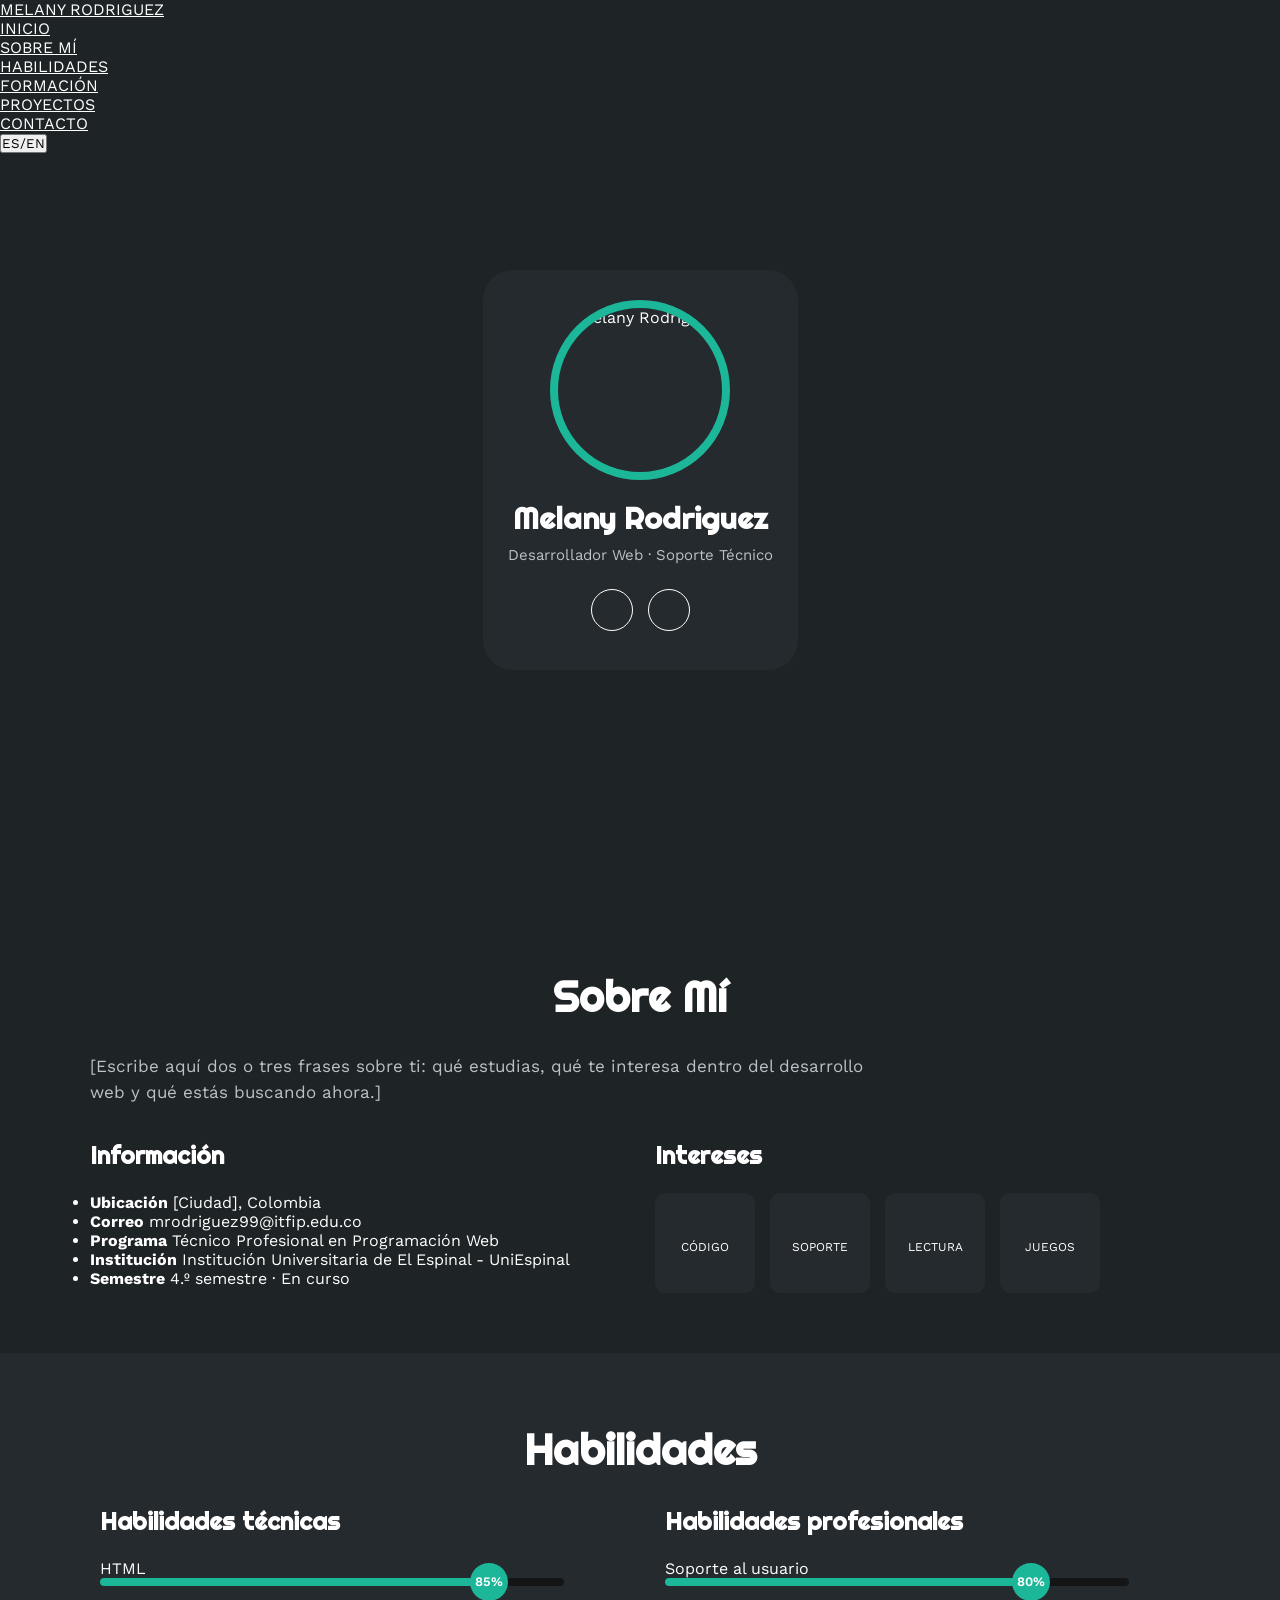
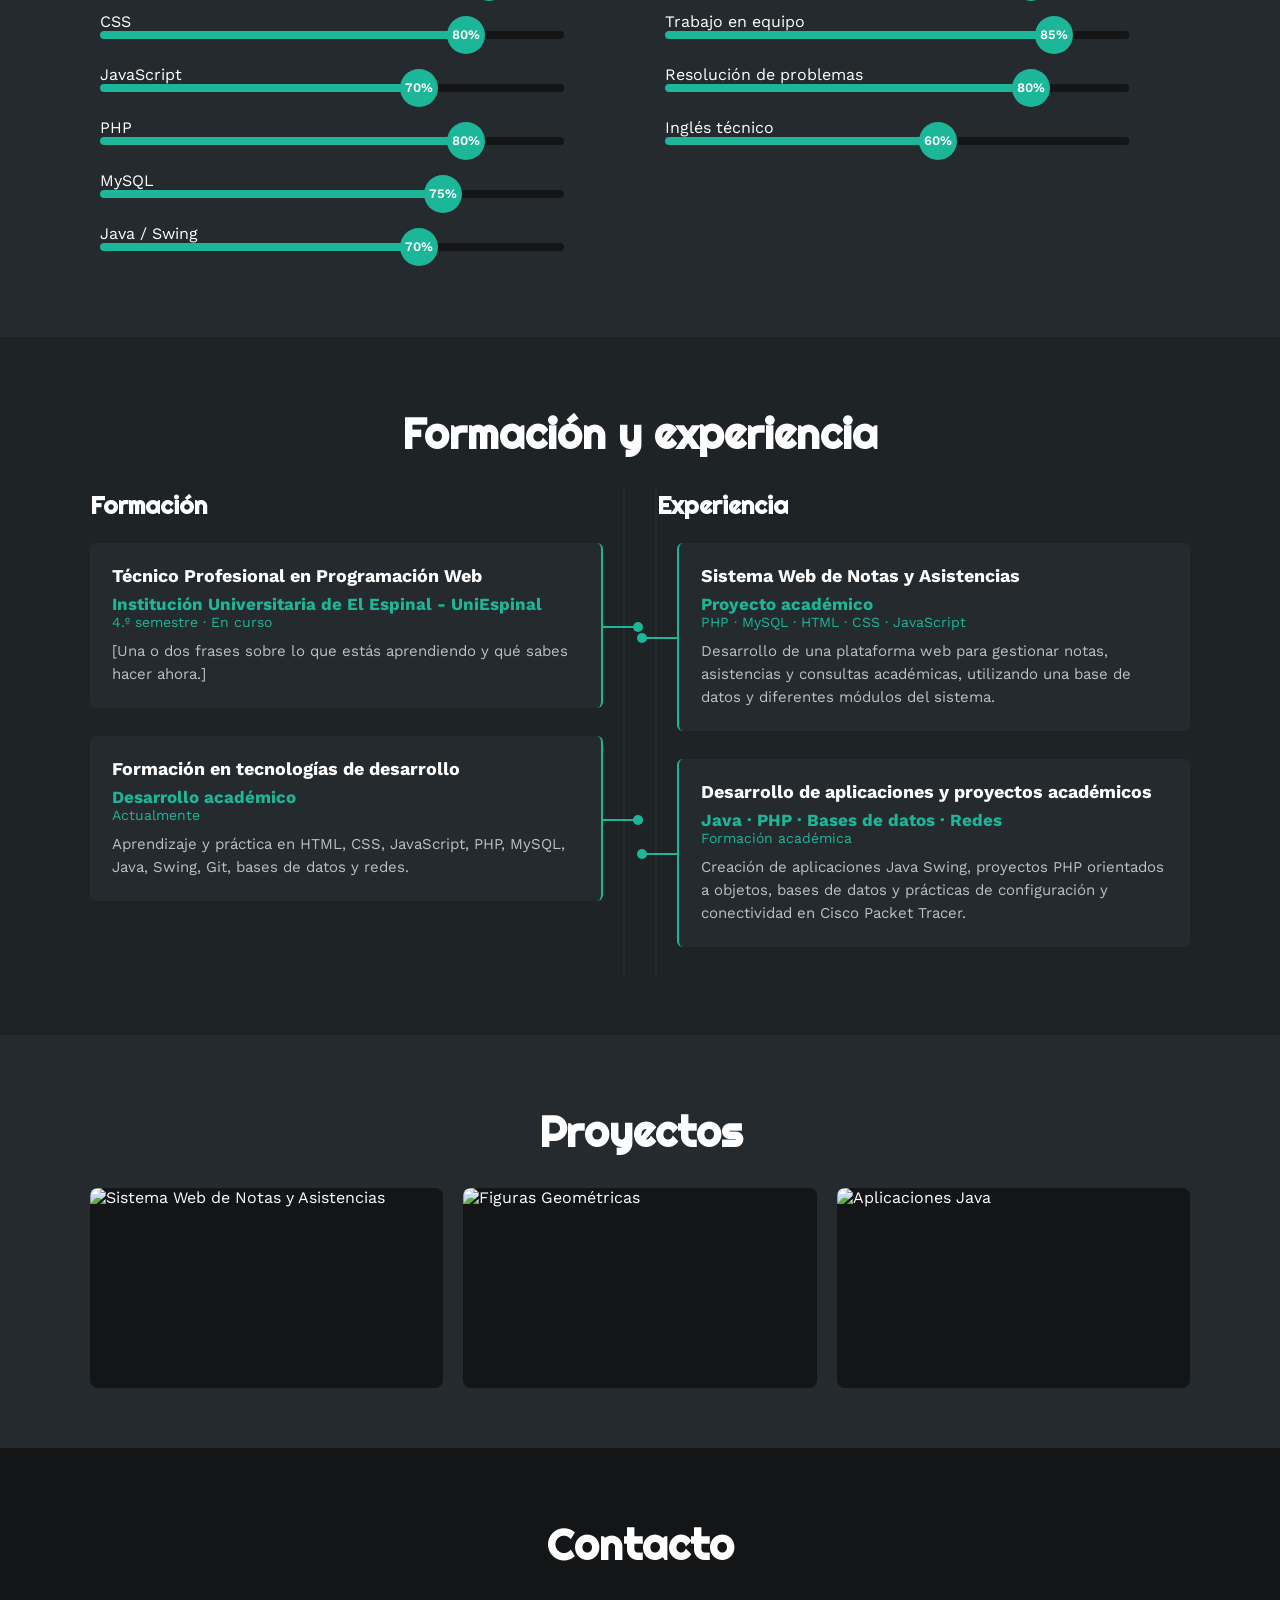
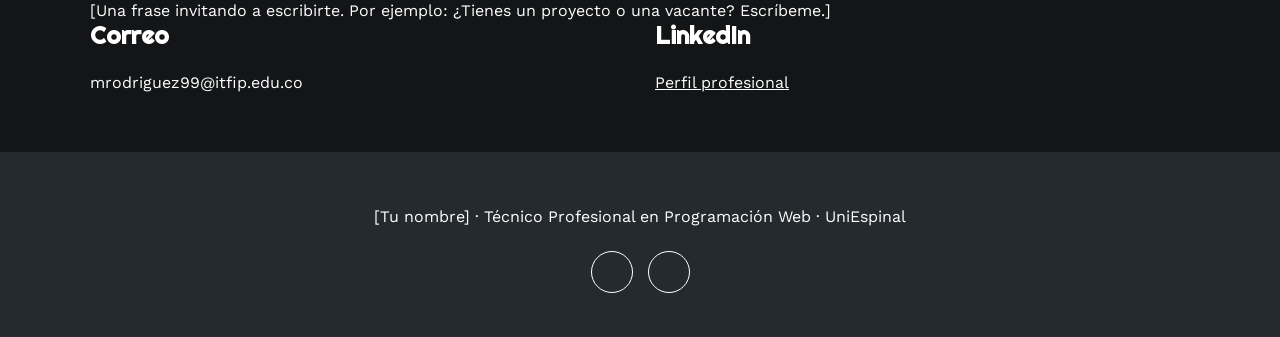
==== index.html @ 381327a4 "Update index.html" ====
<!DOCTYPE html>
<html lang="es">

<head>
    <meta charset="UTF-8">
    <meta name="viewport" content="width=device-width, initial-scale=1.0">

    <title>Melany Rodriguez - Perfil Profesional</title>

    <link rel="stylesheet" href="style.css">
</head>

<body>

    <!-- ================= HEADER ================= -->

    <header>
        <div class="contenedor-header">

            <div class="logo">
                <a href="#inicio">MELANY RODRIGUEZ</a>
            </div>

            <nav id="nav">
                <ul>
                    <li><a href="#inicio" data-i18n="nav.home">INICIO</a></li>
                    <li><a href="#sobremi" data-i18n="nav.about">SOBRE MÍ</a></li>
                    <li><a href="#skills" data-i18n="nav.skills">HABILIDADES</a></li>
                    <li><a href="#curriculum" data-i18n="nav.resume">FORMACIÓN</a></li>
                    <li><a href="#portfolio" data-i18n="nav.portfolio">PROYECTOS</a></li>
                    <li><a href="#contacto" data-i18n="nav.contact">CONTACTO</a></li>
                </ul>
            </nav>

            <button id="btn-idioma" onclick="cambiarIdioma()" aria-label="Switch to English">
                <span class="idioma-activo">ES</span>
                <span class="idioma-sep">/</span>
                <span class="idioma-inactivo">EN</span>
            </button>

            <div class="nav-responsive" onclick="mostrarOcultarMenu()">
                <i class="fa-solid fa-bars"></i>
            </div>

        </div>
    </header>


    <!-- ================= INICIO ================= -->

    <section id="inicio" class="inicio">

        <div class="contenido-banner">

            <div class="contenedor-img">
                <img src="images/profile.jpg" alt="Melany Rodriguez">
            </div>

            <h1>Melany Rodriguez</h1>

            <h2 data-i18n="hero.role">
                Desarrolladora Web
            </h2>

            <div class="redes">
                <a href="#" target="_blank">
                    <i class="fa-brands fa-github"></i>
                </a>

                <a href="#" target="_blank">
                    <i class="fa-brands fa-linkedin-in"></i>
                </a>
            </div>

        </div>

    </section>


    <!-- ================= SOBRE MÍ ================= -->

    <section id="sobremi" class="sobremi">

        <div class="contenido-seccion">

            <h2 data-i18n="about.title">Sobre Mí</h2>

            <p data-i18n="about.text">
                Soy estudiante de Técnico Profesional en Programación Web, actualmente en cuarto semestre en la Institución Universitaria de El Espinal - UniEspinal. Me interesa el desarrollo web, la programación, las bases de datos y la creación de soluciones tecnológicas.
            </p>

            <div class="fila">

                <!-- DATOS PERSONALES -->

                <div class="col">

                    <h3 data-i18n="about.infoTitle">Información</h3>

                    <ul>

                        <li>
                            <strong data-i18n="about.labelLocation">Ubicación</strong>
                            <span data-i18n="about.valueLocation">
                                Espinal, Tolima, Colombia
                            </span>
                        </li>

                        <li>
                            <strong data-i18n="about.labelEmail">Correo</strong>
                            <span>
                                mrodriguez99@itfip.edu.co
                            </span>
                        </li>

                        <li>
                            <strong>Programa</strong>
                            <span>
                                Técnico Profesional en Programación Web
                            </span>
                        </li>

                        <li>
                            <strong>Institución</strong>
                            <span>
                                Institución Universitaria de El Espinal - UniEspinal
                            </span>
                        </li>

                        <li>
                            <strong>Semestre</strong>
                            <span>
                                4.º semestre · En curso
                            </span>
                        </li>

                    </ul>

                </div>


                <!-- INTERESES -->

                <div class="col">

                    <h3 data-i18n="about.interestsTitle">
                        Intereses
                    </h3>

                    <div class="contenedor-intereses">

                        <div class="interes">
                            <i class="fa-solid fa-code"></i>
                            <span data-i18n="interest.1">PROGRAMACIÓN</span>
                        </div>

                        <div class="interes">
                            <i class="fa-solid fa-globe"></i>
                            <span data-i18n="interest.2">DESARROLLO WEB</span>
                        </div>

                        <div class="interes">
                            <i class="fa-solid fa-database"></i>
                            <span data-i18n="interest.3">BASES DE DATOS</span>
                        </div>

                        <div class="interes">
                            <i class="fa-solid fa-microchip"></i>
                            <span data-i18n="interest.4">TECNOLOGÍA</span>
                        </div>

                    </div>

                </div>

            </div>

        </div>

    </section>


    <!-- ================= HABILIDADES ================= -->

    <section class="skills" id="skills">

        <div class="contenido-seccion">

            <h2 data-i18n="skills.title">
                Habilidades
            </h2>

            <div class="fila">

                <!-- HABILIDADES TÉCNICAS -->

                <div class="col">

                    <h3 data-i18n="skills.technical">
                        Habilidades técnicas
                    </h3>

                    <div class="skill">

                        <span>HTML</span>

                        <div class="barra-skill">
                            <div class="progreso" data-percent="85">
                                <span>85%</span>
                            </div>
                        </div>

                    </div>


                    <div class="skill">

                        <span>CSS</span>

                        <div class="barra-skill">
                            <div class="progreso" data-percent="80">
                                <span>80%</span>
                            </div>
                        </div>

                    </div>


                    <div class="skill">

                        <span>JavaScript</span>

                        <div class="barra-skill">
                            <div class="progreso" data-percent="70">
                                <span>70%</span>
                            </div>
                        </div>

                    </div>


                    <div class="skill">

                        <span>PHP</span>

                        <div class="barra-skill">
                            <div class="progreso" data-percent="80">
                                <span>80%</span>
                            </div>
                        </div>

                    </div>


                    <div class="skill">

                        <span>MySQL</span>

                        <div class="barra-skill">
                            <div class="progreso" data-percent="75">
                                <span>75%</span>
                            </div>
                        </div>

                    </div>


                    <div class="skill">

                        <span>Java / Swing</span>

                        <div class="barra-skill">
                            <div class="progreso" data-percent="70">
                                <span>70%</span>
                            </div>
                        </div>

                    </div>

                </div>


                <!-- HABILIDADES PROFESIONALES -->

                <div class="col">

                    <h3 data-i18n="skills.professional">
                        Habilidades profesionales
                    </h3>

                    <div class="skill">

                        <span data-i18n="skill.support">
                            Soporte al usuario
                        </span>

                        <div class="barra-skill">
                            <div class="progreso" data-percent="80">
                                <span>80%</span>
                            </div>
                        </div>

                    </div>


                    <div class="skill">

                        <span data-i18n="skill.teamwork">
                            Trabajo en equipo
                        </span>

                        <div class="barra-skill">
                            <div class="progreso" data-percent="85">
                                <span>85%</span>
                            </div>
                        </div>

                    </div>


                    <div class="skill">

                        <span data-i18n="skill.problem">
                            Resolución de problemas
                        </span>

                        <div class="barra-skill">
                            <div class="progreso" data-percent="80">
                                <span>80%</span>
                            </div>
                        </div>

                    </div>


                    <div class="skill">

                        <span data-i18n="skill.english">
                            Inglés técnico
                        </span>

                        <div class="barra-skill">
                            <div class="progreso" data-percent="60">
                                <span>60%</span>
                            </div>
                        </div>

                    </div>

                </div>

            </div>

        </div>

    </section>


    <!-- ================= FORMACIÓN ================= -->

    <section id="curriculum" class="curriculum">

        <div class="contenido-seccion">

            <h2 data-i18n="resume.title">
                Formación y experiencia
            </h2>

            <div class="fila">

                <!-- FORMACIÓN -->

                <div class="col izquierda">

                    <h3 data-i18n="resume.education">
                        Formación
                    </h3>

                    <div class="item izq">

                        <h4 data-i18n="edu.1.title">
                            Técnico Profesional en Programación Web
                        </h4>

                        <span class="casa">
                            Institución Universitaria de El Espinal - UniEspinal
                        </span>

                        <span class="fecha">
                            4.º semestre · En curso
                        </span>

                        <p data-i18n="edu.1.text">
                            Formación en desarrollo web, programación, bases de datos, programación orientada a objetos y creación de aplicaciones utilizando diferentes tecnologías.
                        </p>

                        <div class="conectori">
                            <div class="circuloi"></div>
                        </div>

                    </div>


                    <div class="item izq">

                        <h4>
                            Formación en tecnologías de desarrollo
                        </h4>

                        <span class="casa">
                            Desarrollo académico
                        </span>

                        <span class="fecha">
                            Actualmente
                        </span>

                        <p>
                            Aprendizaje y práctica en HTML, CSS, JavaScript, PHP, MySQL, Java, Swing, Git, bases de datos y redes.
                        </p>

                        <div class="conectori">
                            <div class="circuloi"></div>
                        </div>

                    </div>

                </div>


                <!-- EXPERIENCIA / PROYECTOS -->

                <div class="col derecha">

                    <h3 data-i18n="resume.experience">
                        Experiencia
                    </h3>

                    <div class="item der">

                        <h4>
                            Sistema Web de Notas y Asistencias
                        </h4>

                        <span class="casa">
                            Proyecto académico
                        </span>

                        <span class="fecha">
                            PHP · MySQL · HTML · CSS · JavaScript
                        </span>

                        <p>
                            Desarrollo de una plataforma web para gestionar notas, asistencias y consultas académicas, utilizando una base de datos y diferentes módulos del sistema.
                        </p>

                        <div class="conectord">
                            <div class="circulod"></div>
                        </div>

                    </div>


                    <div class="item der">

                        <h4>
                            Desarrollo de aplicaciones y proyectos académicos
                        </h4>

                        <span class="casa">
                            Java · PHP · Bases de datos · Redes
                        </span>

                        <span class="fecha">
                            Formación académica
                        </span>

                        <p>
                            Creación de aplicaciones Java Swing, proyectos PHP orientados a objetos, bases de datos y prácticas de configuración y conectividad en Cisco Packet Tracer.
                        </p>

                        <div class="conectord">
                            <div class="circulod"></div>
                        </div>

                    </div>

                </div>

            </div>

        </div>

    </section>


    <!-- ================= PROYECTOS ================= -->

    <section id="portfolio" class="portfolio">

        <div class="contenido-seccion">

            <h2 data-i18n="portfolio.title">
                Proyectos
            </h2>

            <div class="galeria">

                <div class="proyecto">

                    <img src="images/proyecto1.jpg" alt="Sistema Web de Notas y Asistencias">

                    <div class="overlay">

                        <h3>
                            Sistema Web de Notas y Asistencias
                        </h3>

                        <p>
                            PHP · MySQL · HTML · CSS · JavaScript
                        </p>

                    </div>

                </div>


                <div class="proyecto">

                    <img src="images/proyecto2.jpg" alt="Figuras Geométricas">

                    <div class="overlay">

                        <h3>
                            Figuras Geométricas
                        </h3>

                        <p>
                            PHP · POO · Herencia · Polimorfismo · Encapsulamiento
                        </p>

                    </div>

                </div>


                <div class="proyecto">

                    <img src="images/proyecto3.jpg" alt="Aplicaciones Java">

                    <div class="overlay">

                        <h3>
                            Aplicaciones Java
                        </h3>

                        <p>
                            Java · Swing · Eclipse · GUI
                        </p>

                    </div>

                </div>

            </div>

        </div>

    </section>


    <!-- ================= CONTACTO ================= -->

    <section id="contacto" class="contacto">

        <div class="contenido-seccion">

            <h2 data-i18n="contact.title">
                Contacto
            </h2>

            <p data-i18n="contact.intro">
                Si deseas conocer más sobre mis proyectos o tienes alguna oportunidad académica o profesional, puedes escribirme.
            </p>

            <div class="fila">

                <div class="col">

                    <h3 data-i18n="contact.emailLabel">
                        Correo
                    </h3>

                    <p>
                        <i class="fa-solid fa-envelope"></i>
                        mrodriguez99@itfip.edu.co
                    </p>

                </div>


                <div class="col">

                    <h3>
                        LinkedIn
                    </h3>

                    <p>
                        <a href="#" target="_blank">
                            Perfil profesional
                        </a>
                    </p>

                </div>

            </div>

        </div>

    </section>


    <!-- ================= FOOTER ================= -->

    <footer>

        <p data-i18n="footer.note">
            Melany Rodriguez · Técnico Profesional en Programación Web · UniEspinal
        </p>

        <div class="redes">

            <a href="#" target="_blank">
                <i class="fa-brands fa-github"></i>
            </a>

            <a href="#" target="_blank">
                <i class="fa-brands fa-linkedin-in"></i>
            </a>

        </div>

    </footer>


    <!-- ================= SCRIPT ================= -->

    <script src="script.js"></script>

</body>

</html>
---- style.css ----
/* ============================================================
   WEB PROFILE TEMPLATE - STYLES
   UniEspinal · Técnico Profesional en Programación Web

   You do not need to change this file to complete the assignment.
   Change it only if you want a different look.
   The colours are defined once, at the top. Change them there.
   ============================================================ */

@import url('https://fonts.googleapis.com/css2?family=Righteous&family=Work+Sans:ital,wght@0,100..900;1,100..900&display=swap');

:root {
  --color-fondo:        #1e2326;
  --color-fondo-alt:    #252a2e;
  --color-fondo-oscuro: #131517;
  --color-acento:       #1cb698;
  --color-texto:        #ffffff;
  --color-texto-suave:  #b9c2c6;

  --fuente-titulo: 'Righteous', cursive;
  --fuente-texto:  'Work Sans', sans-serif;

  --ancho-max: 1100px;
}

* {
  box-sizing: border-box;
  font-family: var(--fuente-texto);
  margin: 0;
  padding: 0;
}

html {
  scroll-behavior: smooth;
  scroll-padding-top: 80px;
}

body {
  background-color: var(--color-fondo);
  color: var(--color-texto);
}

a { color: inherit; }

:focus-visible {
  outline: 3px solid var(--color-acento);
  outline-offset: 3px;
}

/* ---------- HEADER ---------- */
.contenedor-header {
  background: var(--color-fondo);
  position: fixed;
  width: 100%;
  top: 0;
  left: 0;
  z-index: 99;
}

.contenedor-header header {
  max-width: var(--ancho-max);
  margin: auto;
  display: flex;
  justify-content: space-between;
  align-items: center;
  padding: 15px 20px;
}

.contenedor-header header .logo a {
  font-family: var(--fuente-titulo);
  font-size: 32px;
  color: var(--color-acento);
  text-decoration: none;
}

.contenedor-header header ul {
  display: flex;
  list-style: none;
}

.contenedor-header header nav ul li a {
  color: var(--color-texto);
  margin: 0 14px;
  padding: 3px;
  font-size: 14px;
  letter-spacing: .5px;
  transition: color .3s;
  text-decoration: none;
}

.contenedor-header header nav ul li a:hover { color: var(--color-acento); }

.acciones-header {
  display: flex;
  align-items: center;
  gap: 12px;
}

/* ---------- LANGUAGE SWITCHER ---------- */
.btn-idioma {
  cursor: pointer;
  background: transparent;
  border: 1.5px solid var(--color-acento);
  color: var(--color-texto);
  border-radius: 20px;
  padding: 6px 14px;
  font-size: 13px;
  font-weight: 600;
  letter-spacing: 1px;
  transition: background-color .3s;
}

.btn-idioma:hover { background-color: rgba(28, 182, 152, .15); }
.btn-idioma .idioma-activo   { color: var(--color-acento); }
.btn-idioma .idioma-inactivo { color: var(--color-texto-suave); }
.btn-idioma .idioma-sep      { margin: 0 4px; color: var(--color-texto-suave); }

.nav-responsive {
  background-color: var(--color-acento);
  color: var(--color-texto);
  border: none;
  padding: 8px 12px;
  border-radius: 5px;
  cursor: pointer;
  font-size: 16px;
  display: none;
}

/* ---------- HERO ---------- */
.inicio {
  background: linear-gradient(to top, rgba(30,35,38,.85), rgba(30,35,38,1));
  min-height: 100vh;
  display: flex;
  align-items: center;
  padding: 100px 20px 60px;
}

.inicio .contenido-banner {
  padding: 30px 25px;
  background-color: var(--color-fondo-alt);
  max-width: 360px;
  margin: auto;
  text-align: center;
  border-radius: 30px;
}

.inicio .contenedor-img img {
  width: 180px;
  height: 180px;
  object-fit: cover;
  border-radius: 50%;
  border: 8px solid var(--color-acento);
  display: block;
  margin: 0 auto 20px;
}

.inicio .contenido-banner h1 {
  font-size: 30px;
  font-family: var(--fuente-titulo);
  line-height: 1.2;
}

.inicio .contenido-banner h2 {
  font-size: 15px;
  font-weight: 400;
  color: var(--color-texto-suave);
  margin-top: 10px;
}

.inicio .redes a,
footer .redes a {
  color: var(--color-texto);
  display: inline-block;
  text-decoration: none;
  border: 1px solid var(--color-texto);
  border-radius: 50%;
  width: 42px;
  height: 42px;
  line-height: 40px;
  margin: 25px 5px 5px;
  font-size: 18px;
  transition: background-color .3s, border-color .3s;
}

.inicio .redes a:hover { background-color: var(--color-acento); border-color: var(--color-acento); }

/* ---------- SHARED SECTION LAYOUT ---------- */
.sobremi,
.skills,
.curriculum,
.portfolio,
.contacto { padding: 60px 20px; }

.sobremi,
.curriculum { background-color: var(--color-fondo); }

.skills,
.portfolio { background-color: var(--color-fondo-alt); }

.contacto  { background-color: var(--color-fondo-oscuro); }

.contenido-seccion {
  max-width: var(--ancho-max);
  margin: auto;
}

.sobremi h2,
.skills h2,
.curriculum h2,
.portfolio h2,
.contacto h2 {
  font-size: 42px;
  font-family: var(--fuente-titulo);
  text-align: center;
  padding: 10px 0 30px;
}

.fila { display: flex; gap: 30px; }
.fila .col { width: 50%; }

.fila .col h3 {
  font-size: 24px;
  font-family: var(--fuente-titulo);
  margin-bottom: 22px;
}

/* ---------- ABOUT ---------- */
.sobremi > .contenido-seccion > p {
  font-size: 17px;
  line-height: 26px;
  margin-bottom: 35px;
  color: var(--color-texto-suave);
  max-width: 800px;
}

.datos { list-style: none; }
.datos li { margin: 12px 0; font-size: 15px; }

.datos li strong {
  display: inline-block;
  color: var(--color-acento);
  width: 130px;
}

.datos li .destacado {
  background-color: var(--color-acento);
  padding: 3px 8px;
  font-weight: 600;
  border-radius: 5px;
}

.contenedor-intereses { display: flex; flex-wrap: wrap; gap: 15px; }

.interes {
  width: 100px;
  height: 100px;
  background-color: var(--color-fondo-alt);
  border-radius: 10px;
  display: flex;
  flex-direction: column;
  align-items: center;
  justify-content: center;
  text-align: center;
  font-size: 12px;
  transition: background-color .3s;
}

.interes:hover { background-color: var(--color-acento); }
.interes i { font-size: 26px; margin-bottom: 8px; }

/* ---------- SKILLS ---------- */
.skills .fila .col { padding: 0 10px; }

.skill { margin-bottom: 26px; }

.skill .skill-nombre {
  font-weight: 600;
  display: block;
  margin-bottom: 10px;
  font-size: 15px;
}

.barra-skill {
  height: 8px;
  width: 90%;
  background-color: var(--color-fondo-oscuro);
  position: relative;
  border-radius: 4px;
}

/* The width is set by script.js from the data-percent attribute. */
.progreso {
  background-color: var(--color-acento);
  position: absolute;
  top: 0;
  left: 0;
  height: 8px;
  width: 0;
  border-radius: 4px;
  transition: width 1.6s ease-out;
}

.progreso span {
  position: absolute;
  height: 38px;
  width: 38px;
  background-color: var(--color-acento);
  border-radius: 50%;
  line-height: 38px;
  text-align: center;
  top: -15px;
  right: -14px;
  font-size: 13px;
  font-weight: 600;
}

/* ---------- RESUME ---------- */
.curriculum .fila { justify-content: space-between; }
.curriculum .fila .col { width: 49%; }

.curriculum .fila .izquierda { border-right: 2px solid var(--color-fondo-alt); }
.curriculum .fila .derecha   { border-left:  2px solid var(--color-fondo-alt); }

.curriculum .item {
  padding: 22px;
  margin-bottom: 28px;
  background-color: var(--color-fondo-alt);
  position: relative;
  border-radius: 6px;
}

.curriculum .item h4 { font-size: 18px; margin-bottom: 8px; }

.curriculum .item .casa {
  color: var(--color-acento);
  font-size: 17px;
  font-weight: 700;
  display: block;
}

.curriculum .item .fecha {
  display: block;
  color: var(--color-acento);
  font-size: 14px;
  margin-bottom: 10px;
}

.curriculum .item p { line-height: 23px; color: var(--color-texto-suave); font-size: 15px; }

.curriculum .izq { border-right: 2px solid var(--color-acento); margin-right: 20px; }
.curriculum .der { border-left:  2px solid var(--color-acento); margin-left: 20px; }

.curriculum .conectori,
.curriculum .conectord {
  height: 2px;
  background-color: var(--color-acento);
  width: 42px;
  position: absolute;
  top: 50%;
}

.curriculum .conectori { right: -42px; }
.curriculum .conectord { left: -42px; }

.circuloi, .circulod {
  display: block;
  height: 10px;
  width: 10px;
  border-radius: 50%;
  background-color: var(--color-acento);
  position: relative;
  bottom: 4px;
}

.circuloi { float: right; }
.circulod { float: left; }

/* ---------- PORTFOLIO ---------- */
.galeria {
  display: grid;
  grid-template-columns: repeat(auto-fit, minmax(280px, 1fr));
  gap: 20px;
}

.proyecto {
  position: relative;
  display: block;
  overflow: hidden;
  border-radius: 8px;
  background-color: var(--color-fondo-oscuro);
  min-height: 200px;
  text-decoration: none;
}

.proyecto img { width: 100%; display: block; }

.proyecto .overlay {
  position: absolute;
  inset: 0;
  text-align: center;
  background: rgba(28, 182, 152, .88);
  display: flex;
  flex-direction: column;
  justify-content: center;
  padding: 20px;
  transition: opacity .5s;
  font-size: 16px;
  letter-spacing: 1px;
  opacity: 0;
}

.proyecto:hover .overlay,
.proyecto:focus-visible .overlay { opacity: 1; }

.proyecto .overlay h3 { margin-bottom: 10px; font-size: 19px; }

/* ---------- CONTACT ---------- */
.contacto-intro {
  text-align: center;
  color: var(--color-texto-suave);
  max-width: 600px;
  margin: 0 auto 40px;
  line-height: 25px;
}

.tarjetas-contacto {
  display: grid;
  grid-template-columns: repeat(auto-fit, minmax(240px, 1fr));
  gap: 20px;
}

.tarjeta {
  background-color: var(--color-fondo-alt);
  padding: 30px 20px;
  border-radius: 10px;
  text-align: center;
  text-decoration: none;
  transition: transform .3s, background-color .3s;
}

.tarjeta:hover { transform: translateY(-5px); background-color: #2c3237; }
.tarjeta i { font-size: 28px; color: var(--color-acento); display: block; margin-bottom: 14px; }
.tarjeta strong { display: block; margin-bottom: 6px; font-size: 16px; }
.tarjeta span { font-size: 14px; color: var(--color-texto-suave); word-break: break-word; }

/* ---------- FOOTER ---------- */
footer {
  background-color: var(--color-fondo-alt);
  padding: 55px 20px 35px;
  text-align: center;
  position: relative;
}

footer .arriba {
  display: block;
  width: 50px;
  height: 50px;
  background-color: var(--color-acento);
  color: var(--color-texto);
  position: absolute;
  left: 50%;
  transform: translateX(-50%);
  top: -25px;
  border-radius: 50%;
  line-height: 50px;
  font-size: 18px;
  text-decoration: none;
}

.footer-nota { color: var(--color-texto-suave); font-size: 14px; }

/* ---------- RESPONSIVE ---------- */
@media screen and (max-width: 980px) {
  nav { display: none; }
  nav.responsive { display: block; }

  .nav-responsive { display: block; }

  nav.responsive {
    position: absolute;
    right: 0;
    top: 72px;
    background-color: var(--color-fondo-alt);
    width: 200px;
  }

  nav.responsive ul { display: block !important; }

  nav.responsive ul li {
    border-bottom: 1px solid rgba(255,255,255,.15);
    padding: 12px 0;
  }
}

@media screen and (max-width: 760px) {
  .fila { display: block; }
  .fila .col { width: 100%; margin-bottom: 35px; }

  .barra-skill { width: 100%; }

  .curriculum .fila .col { width: 100%; }
  .curriculum .fila .izquierda,
  .curriculum .fila .derecha { border: none; }
  .curriculum .izq, .curriculum .der { margin: 0; }
  .curriculum .conectori, .curriculum .conectord { display: none; }

  .sobremi h2, .skills h2, .curriculum h2,
  .portfolio h2, .contacto h2 { font-size: 32px; }

  .proyecto .overlay { opacity: 1; background: rgba(28,182,152,.75); }
}

/* ---------- ACCESSIBILITY ---------- */
@media (prefers-reduced-motion: reduce) {
  html { scroll-behavior: auto; }
  * { transition-duration: .01ms !important; animation-duration: .01ms !important; }
}
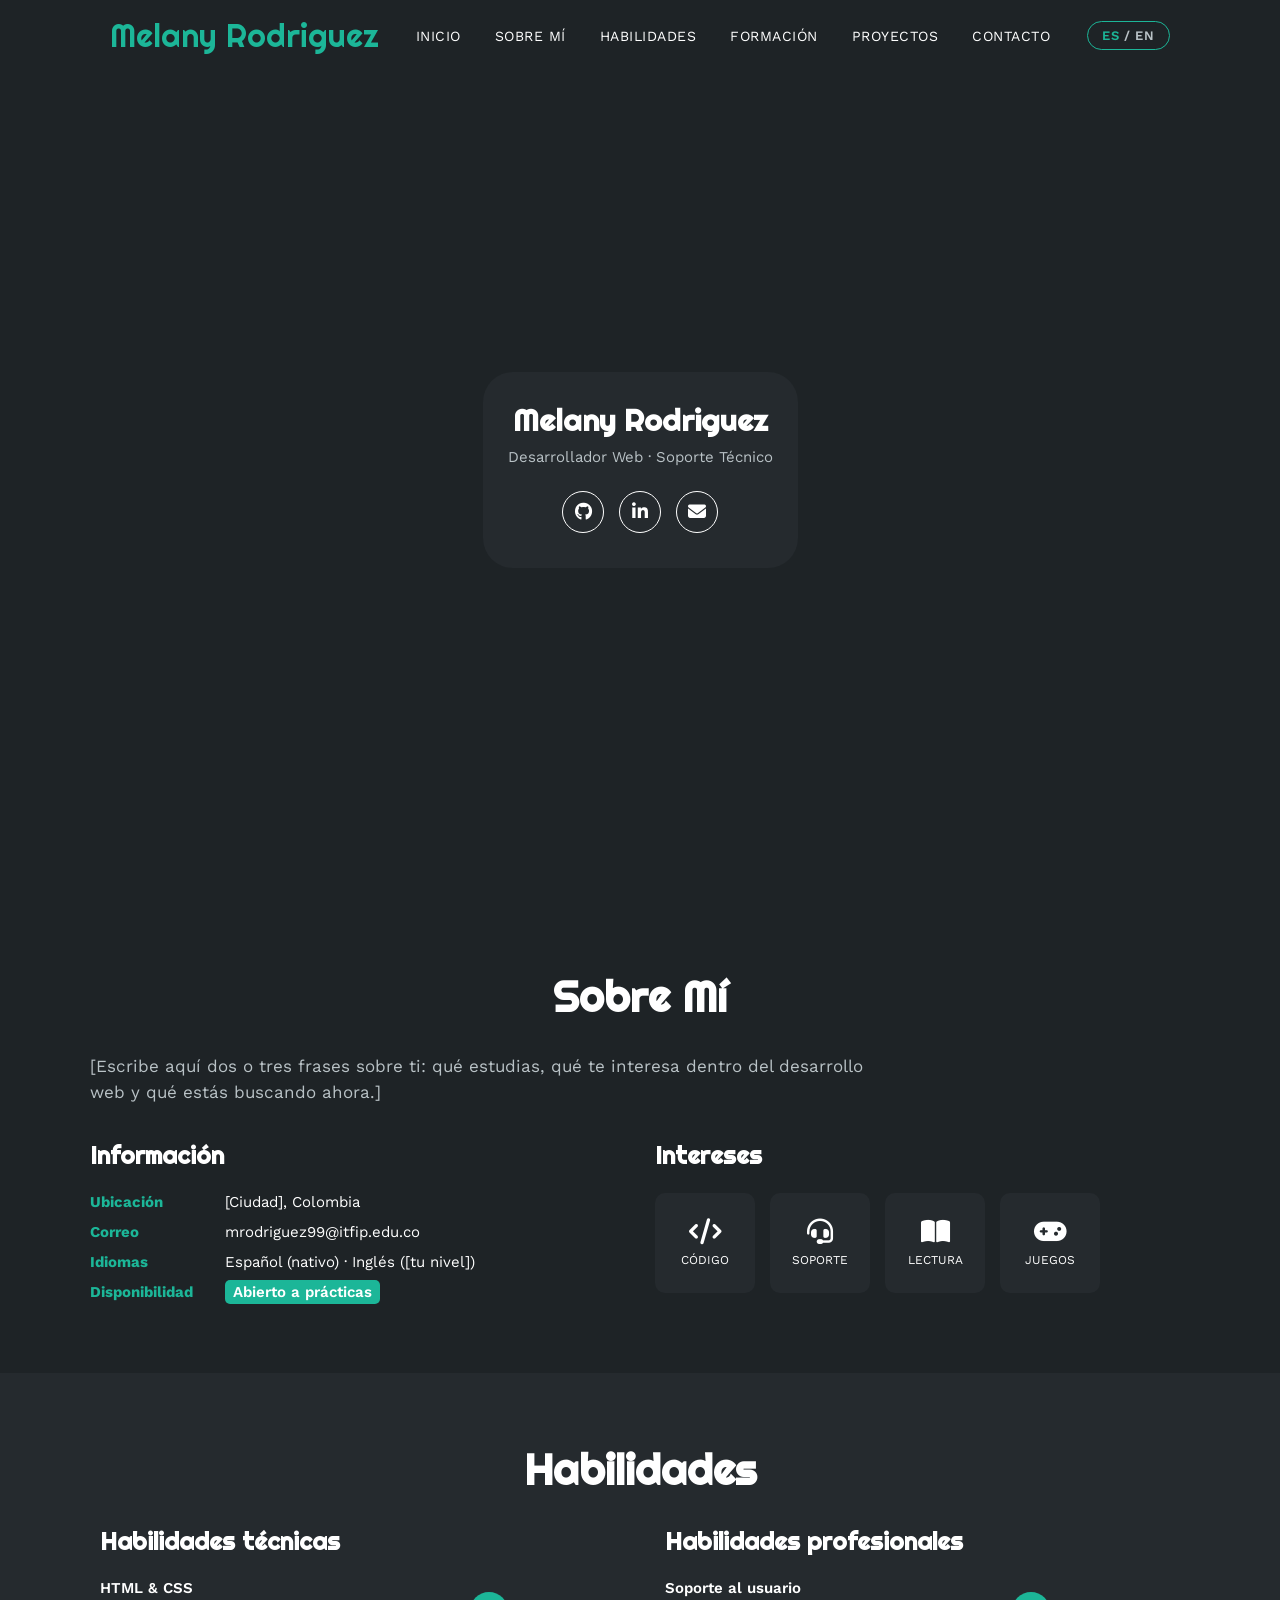
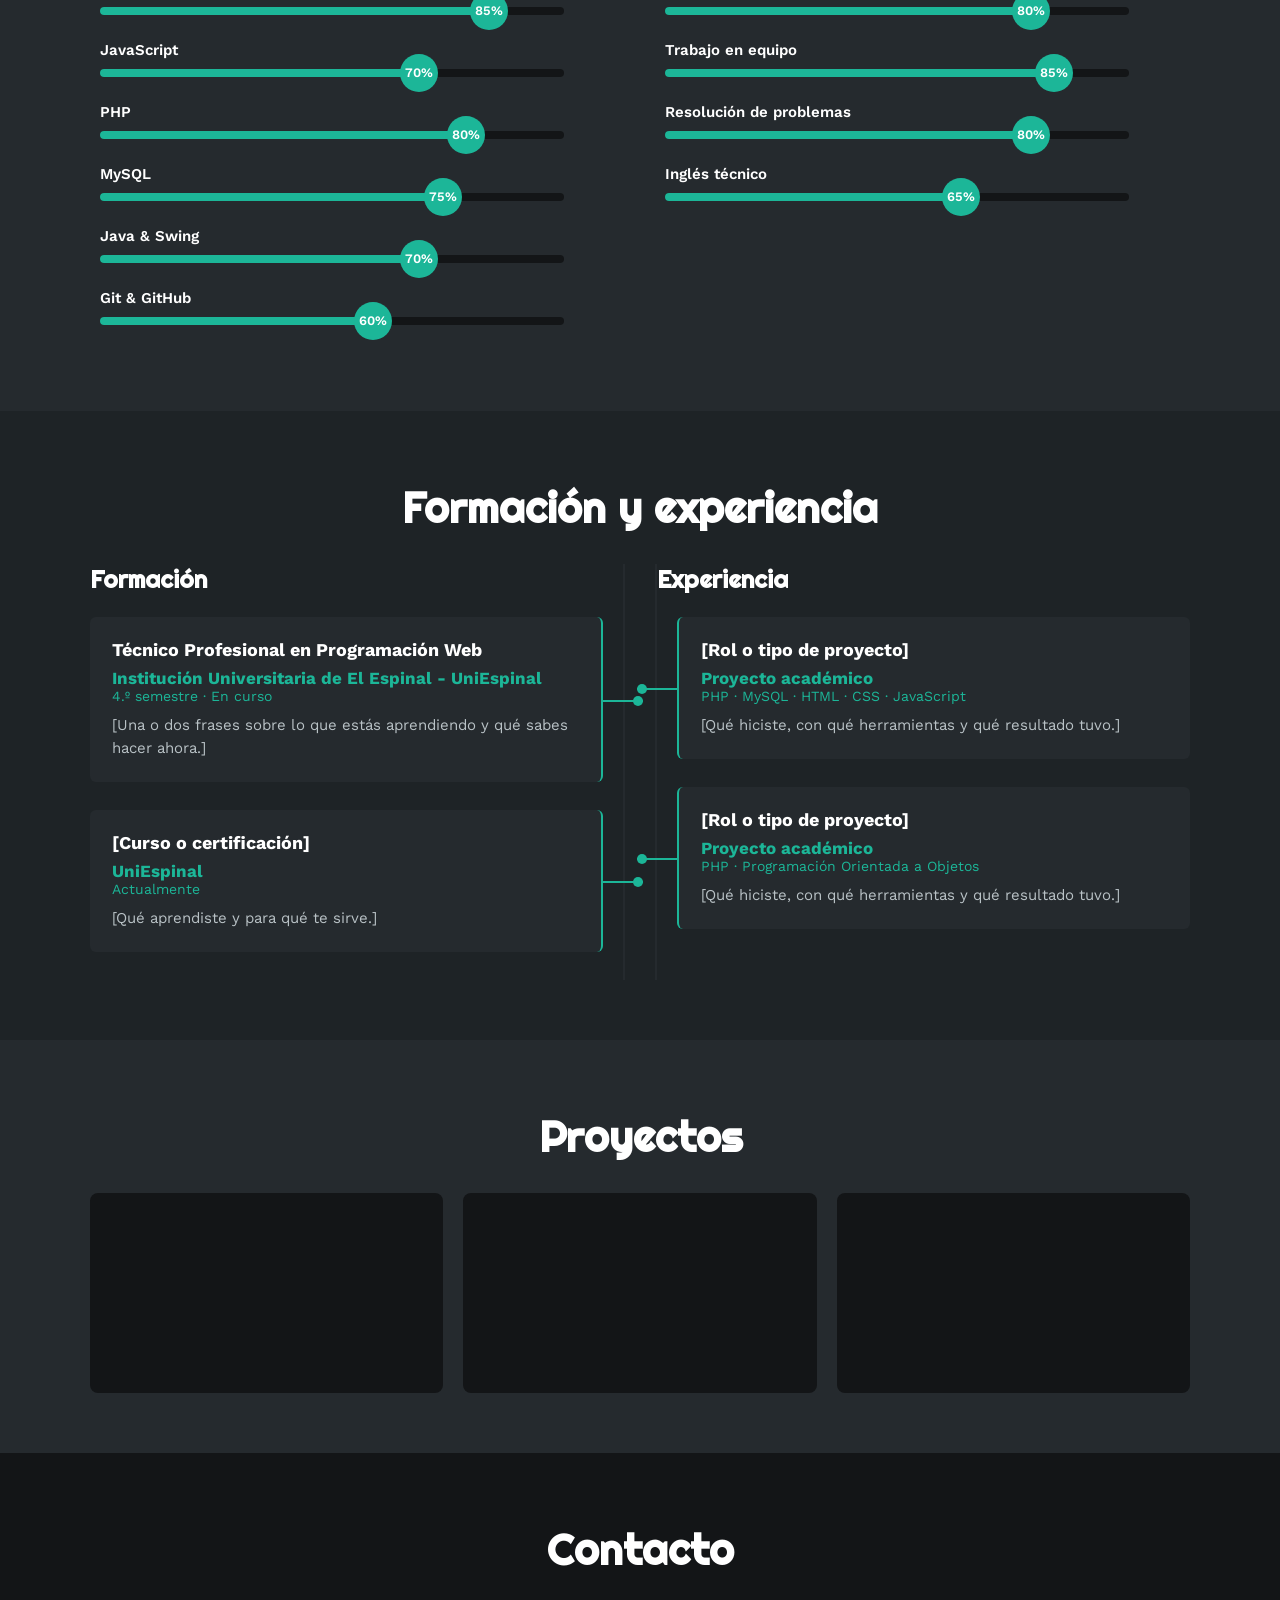
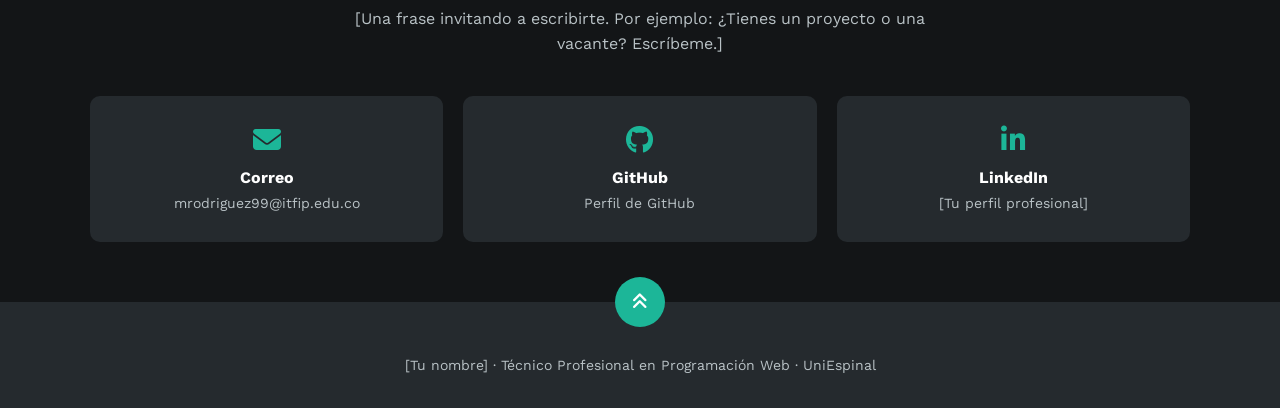
==== commit ff5dbd4f: "Update index.html" ====
--- a/index.html
+++ b/index.html
@@ -1,652 +1,351 @@
 <!DOCTYPE html>
+<!--
+  ============================================================
+  WEB PROFILE TEMPLATE  ·  Técnico Profesional en Programación Web
+  Institución Universitaria de El Espinal - UniEspinal
+  Inglés I / Inglés II
+  ============================================================
+-->
 <html lang="es">
-
 <head>
-    <meta charset="UTF-8">
-    <meta name="viewport" content="width=device-width, initial-scale=1.0">
-
-    <title>Melany Rodriguez - Perfil Profesional</title>
-
-    <link rel="stylesheet" href="style.css">
+  <meta charset="UTF-8">
+  <meta name="viewport" content="width=device-width, initial-scale=1.0">
+
+  <title>Melany Rodriguez · Web Developer</title>
+  <meta name="description" content="Estudiante de Técnico Profesional en Programación Web interesada en desarrollo web, programación y bases de datos.">
+
+  <link rel="stylesheet" href="https://cdnjs.cloudflare.com/ajax/libs/font-awesome/6.5.2/css/all.min.css" crossorigin="anonymous" referrerpolicy="no-referrer">
+  <link rel="preconnect" href="https://fonts.googleapis.com">
+  <link rel="preconnect" href="https://fonts.gstatic.com" crossorigin>
+  <link rel="stylesheet" href="style.css">
 </head>
 
 <body>
 
-    <!-- ================= HEADER ================= -->
-
+  <!-- ========================= HEADER ========================= -->
+  <div class="contenedor-header">
     <header>
-        <div class="contenedor-header">
-
-            <div class="logo">
-                <a href="#inicio">MELANY RODRIGUEZ</a>
+      <div class="logo">
+        <a href="#inicio">Melany Rodriguez</a>
+      </div>
+
+      <nav id="nav">
+        <ul>
+          <li><a href="#inicio"     data-i18n="nav.home"      onclick="cerrarMenu()">INICIO</a></li>
+          <li><a href="#sobremi"    data-i18n="nav.about"     onclick="cerrarMenu()">SOBRE MÍ</a></li>
+          <li><a href="#skills"     data-i18n="nav.skills"    onclick="cerrarMenu()">SKILLS</a></li>
+          <li><a href="#curriculum" data-i18n="nav.resume"    onclick="cerrarMenu()">FORMACIÓN</a></li>
+          <li><a href="#portfolio"  data-i18n="nav.portfolio" onclick="cerrarMenu()">PROYECTOS</a></li>
+          <li><a href="#contacto"   data-i18n="nav.contact"   onclick="cerrarMenu()">CONTACTO</a></li>
+        </ul>
+      </nav>
+
+      <div class="acciones-header">
+        <button id="btn-idioma"
+                class="btn-idioma"
+                type="button"
+                onclick="cambiarIdioma()"
+                aria-label="Switch to English">
+          <span class="idioma-activo">ES</span><span class="idioma-sep">/</span><span class="idioma-inactivo">EN</span>
+        </button>
+
+        <button class="nav-responsive" type="button" onclick="mostrarOcultarMenu()" aria-label="Menu">
+          <i class="fa-solid fa-bars"></i>
+        </button>
+      </div>
+    </header>
+  </div>
+
+  <!-- ========================= HERO ========================= -->
+  <section id="inicio" class="inicio">
+    <div class="contenido-banner">
+      <div class="contenedor-img">
+        <img src="images/profile.jpg" alt="Melany Rodriguez" onerror="this.style.display='none'">
+      </div>
+
+      <h1>Melany Rodriguez</h1>
+      <h2 data-i18n="hero.role">Desarrolladora Web · Programación</h2>
+
+      <div class="redes">
+        <a href="#" aria-label="GitHub"><i class="fa-brands fa-github"></i></a>
+        <a href="#" aria-label="LinkedIn"><i class="fa-brands fa-linkedin-in"></i></a>
+        <a href="mailto:mrodriguez99@itfip.edu.co" aria-label="Email"><i class="fa-solid fa-envelope"></i></a>
+      </div>
+    </div>
+  </section>
+
+  <!-- ========================= ABOUT ========================= -->
+  <section id="sobremi" class="sobremi">
+    <div class="contenido-seccion">
+      <h2 data-i18n="about.title">Sobre Mí</h2>
+
+      <p data-i18n="about.text">
+        Soy estudiante de Técnico Profesional en Programación Web, actualmente en cuarto semestre en la Institución Universitaria de El Espinal - UniEspinal. Me interesa el desarrollo web, la programación, las bases de datos y la creación de soluciones tecnológicas.
+      </p>
+
+      <div class="fila">
+        <div class="col">
+          <h3 data-i18n="about.infoTitle">Información</h3>
+
+          <ul class="datos">
+            <li>
+              <strong data-i18n="about.labelLocation">Ubicación</strong>
+              <span data-i18n="about.valueLocation">Espinal, Tolima, Colombia</span>
+            </li>
+
+            <li>
+              <strong data-i18n="about.labelEmail">Correo</strong>
+              <span>mrodriguez99@itfip.edu.co</span>
+            </li>
+
+            <li>
+              <strong data-i18n="about.labelLanguages">Idiomas</strong>
+              <span data-i18n="about.valueLanguages">Español (nativo) · Inglés</span>
+            </li>
+
+            <li>
+              <strong data-i18n="about.labelStatus">Disponibilidad</strong>
+              <span class="destacado" data-i18n="about.valueStatus">Abierta a oportunidades académicas y profesionales</span>
+            </li>
+          </ul>
+        </div>
+
+        <div class="col">
+          <h3 data-i18n="about.interestsTitle">Intereses</h3>
+
+          <div class="contenedor-intereses">
+            <div class="interes">
+              <i class="fa-solid fa-code"></i>
+              <span data-i18n="interest.1">PROGRAMACIÓN</span>
             </div>
 
-            <nav id="nav">
-                <ul>
-                    <li><a href="#inicio" data-i18n="nav.home">INICIO</a></li>
-                    <li><a href="#sobremi" data-i18n="nav.about">SOBRE MÍ</a></li>
-                    <li><a href="#skills" data-i18n="nav.skills">HABILIDADES</a></li>
-                    <li><a href="#curriculum" data-i18n="nav.resume">FORMACIÓN</a></li>
-                    <li><a href="#portfolio" data-i18n="nav.portfolio">PROYECTOS</a></li>
-                    <li><a href="#contacto" data-i18n="nav.contact">CONTACTO</a></li>
-                </ul>
-            </nav>
-
-            <button id="btn-idioma" onclick="cambiarIdioma()" aria-label="Switch to English">
-                <span class="idioma-activo">ES</span>
-                <span class="idioma-sep">/</span>
-                <span class="idioma-inactivo">EN</span>
-            </button>
-
-            <div class="nav-responsive" onclick="mostrarOcultarMenu()">
-                <i class="fa-solid fa-bars"></i>
+            <div class="interes">
+              <i class="fa-solid fa-headset"></i>
+              <span data-i18n="interest.2">DESARROLLO WEB</span>
             </div>
 
-        </div>
-    </header>
-
-
-    <!-- ================= INICIO ================= -->
-
-    <section id="inicio" class="inicio">
-
-        <div class="contenido-banner">
-
-            <div class="contenedor-img">
-                <img src="images/profile.jpg" alt="Melany Rodriguez">
+            <div class="interes">
+              <i class="fa-solid fa-book-open"></i>
+              <span data-i18n="interest.3">BASES DE DATOS</span>
             </div>
 
-            <h1>Melany Rodriguez</h1>
-
-            <h2 data-i18n="hero.role">
-                Desarrolladora Web
-            </h2>
-
-            <div class="redes">
-                <a href="#" target="_blank">
-                    <i class="fa-brands fa-github"></i>
-                </a>
-
-                <a href="#" target="_blank">
-                    <i class="fa-brands fa-linkedin-in"></i>
-                </a>
+            <div class="interes">
+              <i class="fa-solid fa-gamepad"></i>
+              <span data-i18n="interest.4">TECNOLOGÍA</span>
             </div>
-
-        </div>
-
-    </section>
-
-
-    <!-- ================= SOBRE MÍ ================= -->
-
-    <section id="sobremi" class="sobremi">
-
-        <div class="contenido-seccion">
-
-            <h2 data-i18n="about.title">Sobre Mí</h2>
-
-            <p data-i18n="about.text">
-                Soy estudiante de Técnico Profesional en Programación Web, actualmente en cuarto semestre en la Institución Universitaria de El Espinal - UniEspinal. Me interesa el desarrollo web, la programación, las bases de datos y la creación de soluciones tecnológicas.
+          </div>
+        </div>
+      </div>
+    </div>
+  </section>
+
+  <!-- ========================= SKILLS ========================= -->
+  <section id="skills" class="skills">
+    <div class="contenido-seccion">
+      <h2 data-i18n="skills.title">Habilidades</h2>
+
+      <div class="fila">
+        <div class="col">
+          <h3 data-i18n="skills.technical">Habilidades técnicas</h3>
+
+          <div class="skill">
+            <span class="skill-nombre">HTML &amp; CSS</span>
+            <div class="barra-skill"><div class="progreso" data-percent="85"><span>85%</span></div></div>
+          </div>
+
+          <div class="skill">
+            <span class="skill-nombre">JavaScript</span>
+            <div class="barra-skill"><div class="progreso" data-percent="70"><span>70%</span></div></div>
+          </div>
+
+          <div class="skill">
+            <span class="skill-nombre">PHP</span>
+            <div class="barra-skill"><div class="progreso" data-percent="80"><span>80%</span></div></div>
+          </div>
+
+          <div class="skill">
+            <span class="skill-nombre">MySQL</span>
+            <div class="barra-skill"><div class="progreso" data-percent="75"><span>75%</span></div></div>
+          </div>
+
+          <div class="skill">
+            <span class="skill-nombre">Java &amp; Swing</span>
+            <div class="barra-skill"><div class="progreso" data-percent="70"><span>70%</span></div></div>
+          </div>
+
+          <div class="skill">
+            <span class="skill-nombre">Git &amp; GitHub</span>
+            <div class="barra-skill"><div class="progreso" data-percent="60"><span>60%</span></div></div>
+          </div>
+        </div>
+
+        <div class="col">
+          <h3 data-i18n="skills.professional">Habilidades profesionales</h3>
+
+          <div class="skill">
+            <span class="skill-nombre" data-i18n="skill.support">Soporte al usuario</span>
+            <div class="barra-skill"><div class="progreso" data-percent="80"><span>80%</span></div></div>
+          </div>
+
+          <div class="skill">
+            <span class="skill-nombre" data-i18n="skill.teamwork">Trabajo en equipo</span>
+            <div class="barra-skill"><div class="progreso" data-percent="85"><span>85%</span></div></div>
+          </div>
+
+          <div class="skill">
+            <span class="skill-nombre" data-i18n="skill.problem">Resolución de problemas</span>
+            <div class="barra-skill"><div class="progreso" data-percent="80"><span>80%</span></div></div>
+          </div>
+
+          <div class="skill">
+            <span class="skill-nombre" data-i18n="skill.english">Inglés técnico</span>
+            <div class="barra-skill"><div class="progreso" data-percent="65"><span>65%</span></div></div>
+          </div>
+        </div>
+      </div>
+    </div>
+  </section>
+
+  <!-- ========================= RESUME ========================= -->
+  <section id="curriculum" class="curriculum">
+    <div class="contenido-seccion">
+      <h2 data-i18n="resume.title">Formación y experiencia</h2>
+
+      <div class="fila">
+
+        <!-- EDUCATION -->
+        <div class="col izquierda">
+          <h3 data-i18n="resume.education">Formación</h3>
+
+          <div class="item izq">
+            <h4 data-i18n="edu.1.title">Técnico Profesional en Programación Web</h4>
+            <span class="casa">Institución Universitaria de El Espinal - UniEspinal</span>
+            <span class="fecha">4.º semestre · En curso</span>
+            <p data-i18n="edu.1.text">
+              Formación en desarrollo web, programación, bases de datos, programación orientada a objetos y creación de aplicaciones.
             </p>
-
-            <div class="fila">
-
-                <!-- DATOS PERSONALES -->
-
-                <div class="col">
-
-                    <h3 data-i18n="about.infoTitle">Información</h3>
-
-                    <ul>
-
-                        <li>
-                            <strong data-i18n="about.labelLocation">Ubicación</strong>
-                            <span data-i18n="about.valueLocation">
-                                Espinal, Tolima, Colombia
-                            </span>
-                        </li>
-
-                        <li>
-                            <strong data-i18n="about.labelEmail">Correo</strong>
-                            <span>
-                                mrodriguez99@itfip.edu.co
-                            </span>
-                        </li>
-
-                        <li>
-                            <strong>Programa</strong>
-                            <span>
-                                Técnico Profesional en Programación Web
-                            </span>
-                        </li>
-
-                        <li>
-                            <strong>Institución</strong>
-                            <span>
-                                Institución Universitaria de El Espinal - UniEspinal
-                            </span>
-                        </li>
-
-                        <li>
-                            <strong>Semestre</strong>
-                            <span>
-                                4.º semestre · En curso
-                            </span>
-                        </li>
-
-                    </ul>
-
-                </div>
-
-
-                <!-- INTERESES -->
-
-                <div class="col">
-
-                    <h3 data-i18n="about.interestsTitle">
-                        Intereses
-                    </h3>
-
-                    <div class="contenedor-intereses">
-
-                        <div class="interes">
-                            <i class="fa-solid fa-code"></i>
-                            <span data-i18n="interest.1">PROGRAMACIÓN</span>
-                        </div>
-
-                        <div class="interes">
-                            <i class="fa-solid fa-globe"></i>
-                            <span data-i18n="interest.2">DESARROLLO WEB</span>
-                        </div>
-
-                        <div class="interes">
-                            <i class="fa-solid fa-database"></i>
-                            <span data-i18n="interest.3">BASES DE DATOS</span>
-                        </div>
-
-                        <div class="interes">
-                            <i class="fa-solid fa-microchip"></i>
-                            <span data-i18n="interest.4">TECNOLOGÍA</span>
-                        </div>
-
-                    </div>
-
-                </div>
-
-            </div>
-
-        </div>
-
-    </section>
-
-
-    <!-- ================= HABILIDADES ================= -->
-
-    <section class="skills" id="skills">
-
-        <div class="contenido-seccion">
-
-            <h2 data-i18n="skills.title">
-                Habilidades
-            </h2>
-
-            <div class="fila">
-
-                <!-- HABILIDADES TÉCNICAS -->
-
-                <div class="col">
-
-                    <h3 data-i18n="skills.technical">
-                        Habilidades técnicas
-                    </h3>
-
-                    <div class="skill">
-
-                        <span>HTML</span>
-
-                        <div class="barra-skill">
-                            <div class="progreso" data-percent="85">
-                                <span>85%</span>
-                            </div>
-                        </div>
-
-                    </div>
-
-
-                    <div class="skill">
-
-                        <span>CSS</span>
-
-                        <div class="barra-skill">
-                            <div class="progreso" data-percent="80">
-                                <span>80%</span>
-                            </div>
-                        </div>
-
-                    </div>
-
-
-                    <div class="skill">
-
-                        <span>JavaScript</span>
-
-                        <div class="barra-skill">
-                            <div class="progreso" data-percent="70">
-                                <span>70%</span>
-                            </div>
-                        </div>
-
-                    </div>
-
-
-                    <div class="skill">
-
-                        <span>PHP</span>
-
-                        <div class="barra-skill">
-                            <div class="progreso" data-percent="80">
-                                <span>80%</span>
-                            </div>
-                        </div>
-
-                    </div>
-
-
-                    <div class="skill">
-
-                        <span>MySQL</span>
-
-                        <div class="barra-skill">
-                            <div class="progreso" data-percent="75">
-                                <span>75%</span>
-                            </div>
-                        </div>
-
-                    </div>
-
-
-                    <div class="skill">
-
-                        <span>Java / Swing</span>
-
-                        <div class="barra-skill">
-                            <div class="progreso" data-percent="70">
-                                <span>70%</span>
-                            </div>
-                        </div>
-
-                    </div>
-
-                </div>
-
-
-                <!-- HABILIDADES PROFESIONALES -->
-
-                <div class="col">
-
-                    <h3 data-i18n="skills.professional">
-                        Habilidades profesionales
-                    </h3>
-
-                    <div class="skill">
-
-                        <span data-i18n="skill.support">
-                            Soporte al usuario
-                        </span>
-
-                        <div class="barra-skill">
-                            <div class="progreso" data-percent="80">
-                                <span>80%</span>
-                            </div>
-                        </div>
-
-                    </div>
-
-
-                    <div class="skill">
-
-                        <span data-i18n="skill.teamwork">
-                            Trabajo en equipo
-                        </span>
-
-                        <div class="barra-skill">
-                            <div class="progreso" data-percent="85">
-                                <span>85%</span>
-                            </div>
-                        </div>
-
-                    </div>
-
-
-                    <div class="skill">
-
-                        <span data-i18n="skill.problem">
-                            Resolución de problemas
-                        </span>
-
-                        <div class="barra-skill">
-                            <div class="progreso" data-percent="80">
-                                <span>80%</span>
-                            </div>
-                        </div>
-
-                    </div>
-
-
-                    <div class="skill">
-
-                        <span data-i18n="skill.english">
-                            Inglés técnico
-                        </span>
-
-                        <div class="barra-skill">
-                            <div class="progreso" data-percent="60">
-                                <span>60%</span>
-                            </div>
-                        </div>
-
-                    </div>
-
-                </div>
-
-            </div>
-
-        </div>
-
-    </section>
-
-
-    <!-- ================= FORMACIÓN ================= -->
-
-    <section id="curriculum" class="curriculum">
-
-        <div class="contenido-seccion">
-
-            <h2 data-i18n="resume.title">
-                Formación y experiencia
-            </h2>
-
-            <div class="fila">
-
-                <!-- FORMACIÓN -->
-
-                <div class="col izquierda">
-
-                    <h3 data-i18n="resume.education">
-                        Formación
-                    </h3>
-
-                    <div class="item izq">
-
-                        <h4 data-i18n="edu.1.title">
-                            Técnico Profesional en Programación Web
-                        </h4>
-
-                        <span class="casa">
-                            Institución Universitaria de El Espinal - UniEspinal
-                        </span>
-
-                        <span class="fecha">
-                            4.º semestre · En curso
-                        </span>
-
-                        <p data-i18n="edu.1.text">
-                            Formación en desarrollo web, programación, bases de datos, programación orientada a objetos y creación de aplicaciones utilizando diferentes tecnologías.
-                        </p>
-
-                        <div class="conectori">
-                            <div class="circuloi"></div>
-                        </div>
-
-                    </div>
-
-
-                    <div class="item izq">
-
-                        <h4>
-                            Formación en tecnologías de desarrollo
-                        </h4>
-
-                        <span class="casa">
-                            Desarrollo académico
-                        </span>
-
-                        <span class="fecha">
-                            Actualmente
-                        </span>
-
-                        <p>
-                            Aprendizaje y práctica en HTML, CSS, JavaScript, PHP, MySQL, Java, Swing, Git, bases de datos y redes.
-                        </p>
-
-                        <div class="conectori">
-                            <div class="circuloi"></div>
-                        </div>
-
-                    </div>
-
-                </div>
-
-
-                <!-- EXPERIENCIA / PROYECTOS -->
-
-                <div class="col derecha">
-
-                    <h3 data-i18n="resume.experience">
-                        Experiencia
-                    </h3>
-
-                    <div class="item der">
-
-                        <h4>
-                            Sistema Web de Notas y Asistencias
-                        </h4>
-
-                        <span class="casa">
-                            Proyecto académico
-                        </span>
-
-                        <span class="fecha">
-                            PHP · MySQL · HTML · CSS · JavaScript
-                        </span>
-
-                        <p>
-                            Desarrollo de una plataforma web para gestionar notas, asistencias y consultas académicas, utilizando una base de datos y diferentes módulos del sistema.
-                        </p>
-
-                        <div class="conectord">
-                            <div class="circulod"></div>
-                        </div>
-
-                    </div>
-
-
-                    <div class="item der">
-
-                        <h4>
-                            Desarrollo de aplicaciones y proyectos académicos
-                        </h4>
-
-                        <span class="casa">
-                            Java · PHP · Bases de datos · Redes
-                        </span>
-
-                        <span class="fecha">
-                            Formación académica
-                        </span>
-
-                        <p>
-                            Creación de aplicaciones Java Swing, proyectos PHP orientados a objetos, bases de datos y prácticas de configuración y conectividad en Cisco Packet Tracer.
-                        </p>
-
-                        <div class="conectord">
-                            <div class="circulod"></div>
-                        </div>
-
-                    </div>
-
-                </div>
-
-            </div>
-
-        </div>
-
-    </section>
-
-
-    <!-- ================= PROYECTOS ================= -->
-
-    <section id="portfolio" class="portfolio">
-
-        <div class="contenido-seccion">
-
-            <h2 data-i18n="portfolio.title">
-                Proyectos
-            </h2>
-
-            <div class="galeria">
-
-                <div class="proyecto">
-
-                    <img src="images/proyecto1.jpg" alt="Sistema Web de Notas y Asistencias">
-
-                    <div class="overlay">
-
-                        <h3>
-                            Sistema Web de Notas y Asistencias
-                        </h3>
-
-                        <p>
-                            PHP · MySQL · HTML · CSS · JavaScript
-                        </p>
-
-                    </div>
-
-                </div>
-
-
-                <div class="proyecto">
-
-                    <img src="images/proyecto2.jpg" alt="Figuras Geométricas">
-
-                    <div class="overlay">
-
-                        <h3>
-                            Figuras Geométricas
-                        </h3>
-
-                        <p>
-                            PHP · POO · Herencia · Polimorfismo · Encapsulamiento
-                        </p>
-
-                    </div>
-
-                </div>
-
-
-                <div class="proyecto">
-
-                    <img src="images/proyecto3.jpg" alt="Aplicaciones Java">
-
-                    <div class="overlay">
-
-                        <h3>
-                            Aplicaciones Java
-                        </h3>
-
-                        <p>
-                            Java · Swing · Eclipse · GUI
-                        </p>
-
-                    </div>
-
-                </div>
-
-            </div>
-
-        </div>
-
-    </section>
-
-
-    <!-- ================= CONTACTO ================= -->
-
-    <section id="contacto" class="contacto">
-
-        <div class="contenido-seccion">
-
-            <h2 data-i18n="contact.title">
-                Contacto
-            </h2>
-
-            <p data-i18n="contact.intro">
-                Si deseas conocer más sobre mis proyectos o tienes alguna oportunidad académica o profesional, puedes escribirme.
+            <div class="conectori"><div class="circuloi"></div></div>
+          </div>
+
+          <div class="item izq">
+            <h4 data-i18n="edu.2.title">Formación en tecnologías de programación</h4>
+            <span class="casa">UniEspinal</span>
+            <span class="fecha">Actualmente</span>
+            <p data-i18n="edu.2.text">
+              Aprendizaje y práctica en HTML, CSS, JavaScript, PHP, MySQL, Java, Swing, Git, bases de datos y redes.
             </p>
-
-            <div class="fila">
-
-                <div class="col">
-
-                    <h3 data-i18n="contact.emailLabel">
-                        Correo
-                    </h3>
-
-                    <p>
-                        <i class="fa-solid fa-envelope"></i>
-                        mrodriguez99@itfip.edu.co
-                    </p>
-
-                </div>
-
-
-                <div class="col">
-
-                    <h3>
-                        LinkedIn
-                    </h3>
-
-                    <p>
-                        <a href="#" target="_blank">
-                            Perfil profesional
-                        </a>
-                    </p>
-
-                </div>
-
-            </div>
-
-        </div>
-
-    </section>
-
-
-    <!-- ================= FOOTER ================= -->
-
-    <footer>
-
-        <p data-i18n="footer.note">
-            Melany Rodriguez · Técnico Profesional en Programación Web · UniEspinal
-        </p>
-
-        <div class="redes">
-
-            <a href="#" target="_blank">
-                <i class="fa-brands fa-github"></i>
-            </a>
-
-            <a href="#" target="_blank">
-                <i class="fa-brands fa-linkedin-in"></i>
-            </a>
-
-        </div>
-
-    </footer>
-
-
-    <!-- ================= SCRIPT ================= -->
-
-    <script src="script.js"></script>
-
+            <div class="conectori"><div class="circuloi"></div></div>
+          </div>
+        </div>
+
+        <!-- EXPERIENCE -->
+        <div class="col derecha">
+          <h3 data-i18n="resume.experience">Experiencia</h3>
+
+          <div class="item der">
+            <h4 data-i18n="exp.1.title">Sistema Web de Notas y Asistencias</h4>
+            <span class="casa">Proyecto académico</span>
+            <span class="fecha">PHP · MySQL · HTML · CSS · JavaScript</span>
+            <p data-i18n="exp.1.text">
+              Desarrollo de una plataforma web para gestionar notas y asistencias académicas, utilizando PHP, MySQL, HTML, CSS y JavaScript.
+            </p>
+            <div class="conectord"><div class="circulod"></div></div>
+          </div>
+
+          <div class="item der">
+            <h4 data-i18n="exp.2.title">Figuras Geométricas</h4>
+            <span class="casa">Proyecto académico</span>
+            <span class="fecha">PHP · Programación Orientada a Objetos</span>
+            <p data-i18n="exp.2.text">
+              Desarrollo de un proyecto para calcular áreas, perímetros y volúmenes aplicando herencia, polimorfismo y encapsulamiento.
+            </p>
+            <div class="conectord"><div class="circulod"></div></div>
+          </div>
+        </div>
+      </div>
+    </div>
+  </section>
+
+  <!-- ========================= PORTFOLIO ========================= -->
+  <section id="portfolio" class="portfolio">
+    <div class="contenido-seccion">
+      <h2 data-i18n="portfolio.title">Proyectos</h2>
+
+      <div class="galeria">
+
+        <a class="proyecto" href="#" target="_blank" rel="noopener">
+          <img src="images/project-1.png" alt="Sistema Web de Notas y Asistencias" onerror="this.style.opacity=0">
+          <div class="overlay">
+            <h3 data-i18n="project.1.title">Sistema Web de Notas y Asistencias</h3>
+            <p data-i18n="project.1.text">PHP · MySQL · HTML · CSS · JavaScript</p>
+          </div>
+        </a>
+
+        <a class="proyecto" href="#" target="_blank" rel="noopener">
+          <img src="images/project-2.png" alt="Figuras Geométricas" onerror="this.style.opacity=0">
+          <div class="overlay">
+            <h3 data-i18n="project.2.title">Figuras Geométricas</h3>
+            <p data-i18n="project.2.text">PHP · POO · Herencia · Polimorfismo · Encapsulamiento</p>
+          </div>
+        </a>
+
+        <a class="proyecto" href="#" target="_blank" rel="noopener">
+          <img src="images/project-3.png" alt="Aplicaciones Java" onerror="this.style.opacity=0">
+          <div class="overlay">
+            <h3 data-i18n="project.3.title">Aplicaciones Java</h3>
+            <p data-i18n="project.3.text">Java · Swing · Eclipse · GUI</p>
+          </div>
+        </a>
+
+      </div>
+    </div>
+  </section>
+
+  <!-- ========================= CONTACT ========================= -->
+  <section id="contacto" class="contacto">
+    <div class="contenido-seccion">
+      <h2 data-i18n="contact.title">Contacto</h2>
+
+      <p class="contacto-intro" data-i18n="contact.intro">
+        Si deseas conocer más sobre mis proyectos o tienes alguna oportunidad académica o profesional, puedes escribirme.
+      </p>
+
+      <div class="tarjetas-contacto">
+
+        <a class="tarjeta" href="mailto:mrodriguez99@itfip.edu.co">
+          <i class="fa-solid fa-envelope"></i>
+          <strong data-i18n="contact.emailLabel">Correo</strong>
+          <span>mrodriguez99@itfip.edu.co</span>
+        </a>
+
+        <a class="tarjeta" href="#" target="_blank" rel="noopener">
+          <i class="fa-brands fa-github"></i>
+          <strong>GitHub</strong>
+          <span>Perfil de GitHub</span>
+        </a>
+
+        <a class="tarjeta" href="#" target="_blank" rel="noopener">
+          <i class="fa-brands fa-linkedin-in"></i>
+          <strong>LinkedIn</strong>
+          <span data-i18n="contact.linkedinValue">Perfil profesional</span>
+        </a>
+
+      </div>
+    </div>
+  </section>
+
+  <!-- ========================= FOOTER ========================= -->
+  <footer>
+    <a href="#inicio" class="arriba" aria-label="Back to top">
+      <i class="fa-solid fa-angles-up"></i>
+    </a>
+
+    <p class="footer-nota" data-i18n="footer.note">
+      Melany Rodriguez · Técnico Profesional en Programación Web · UniEspinal
+    </p>
+  </footer>
+
+  <script src="script.js"></script>
 </body>
-
 </html>
+
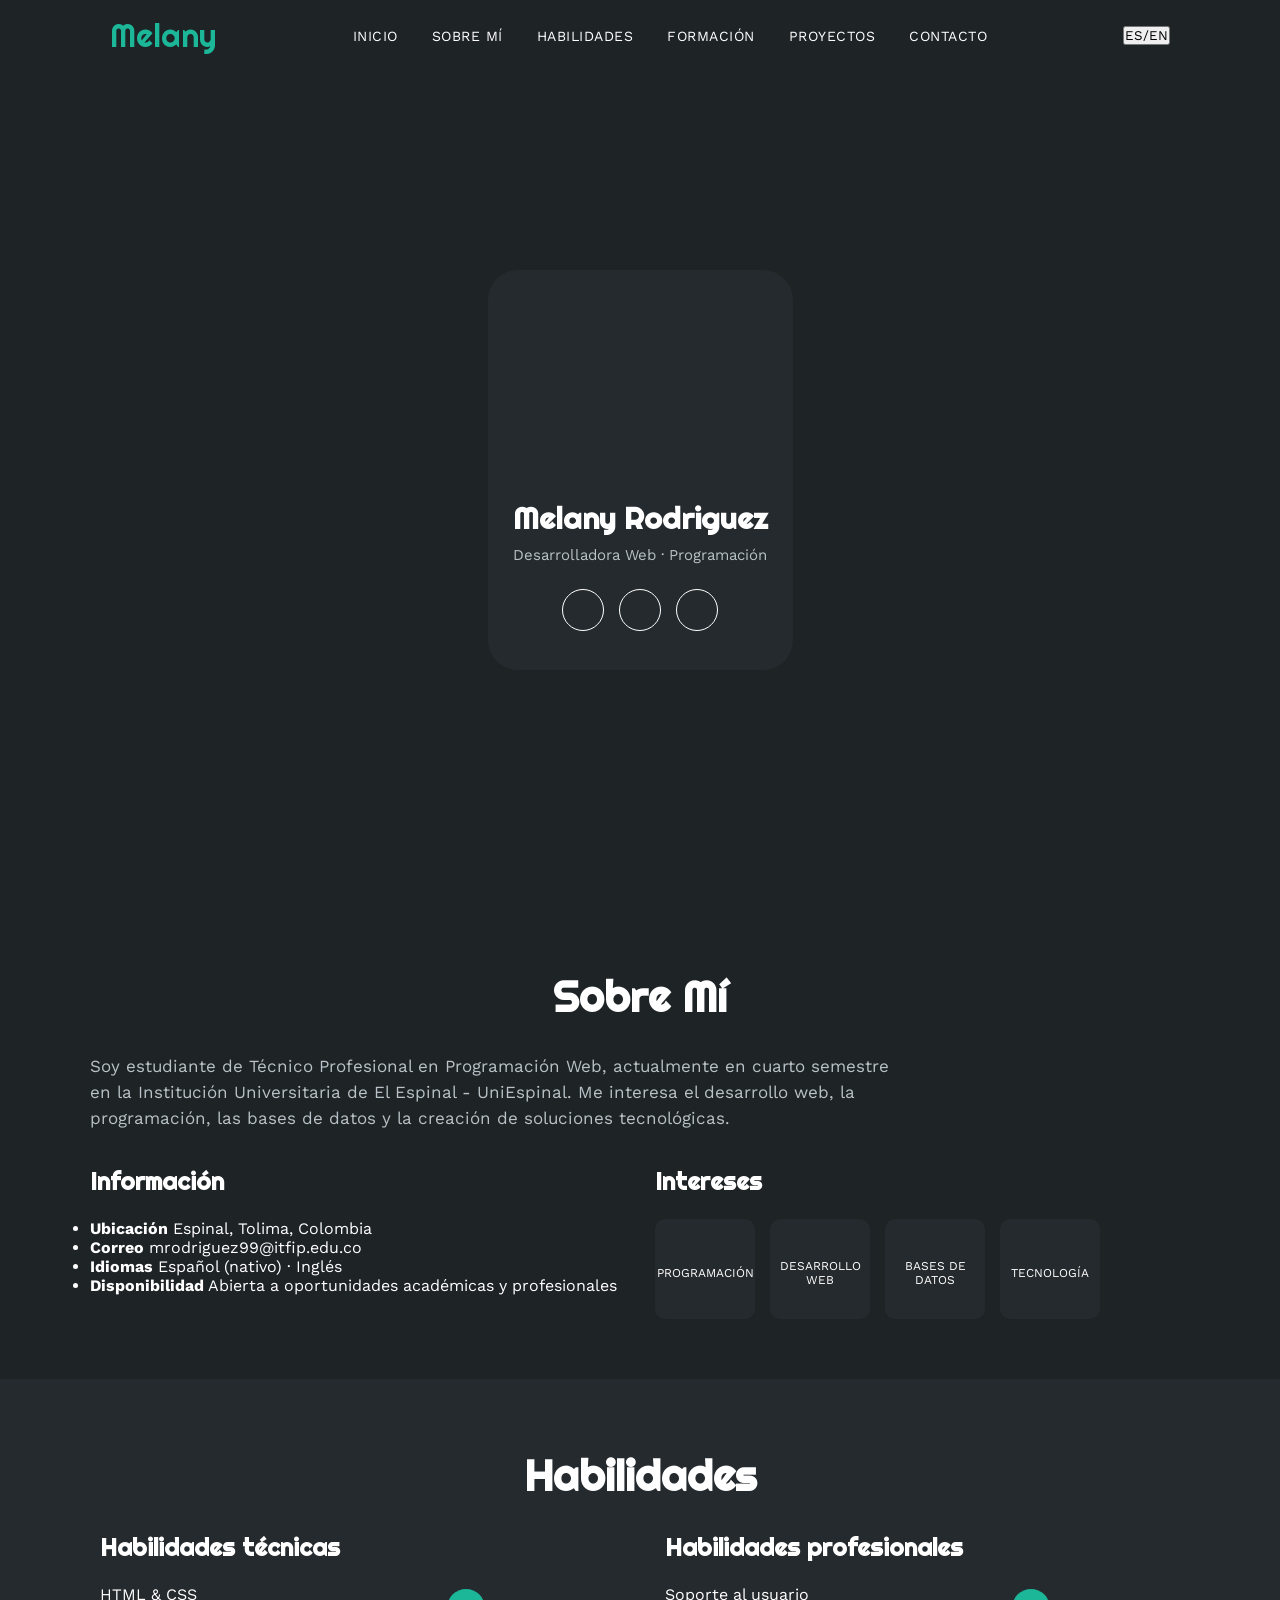
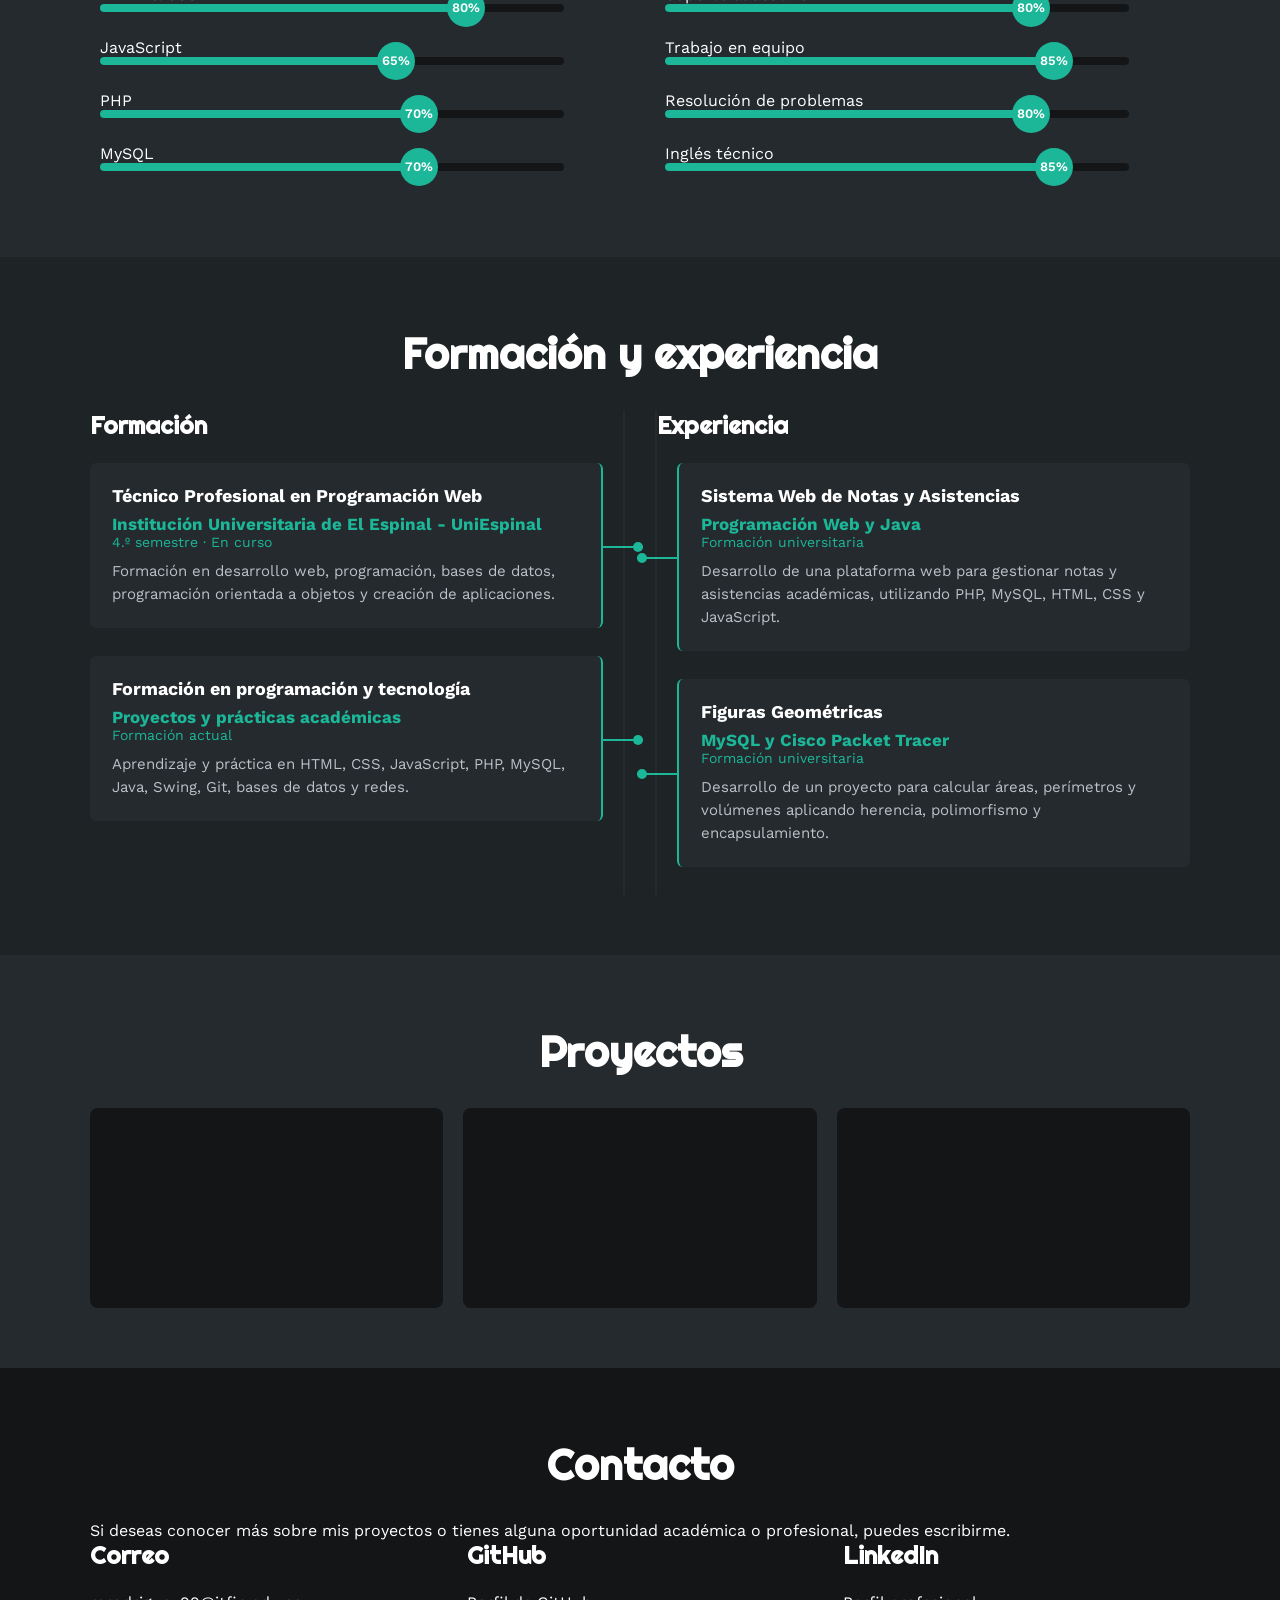
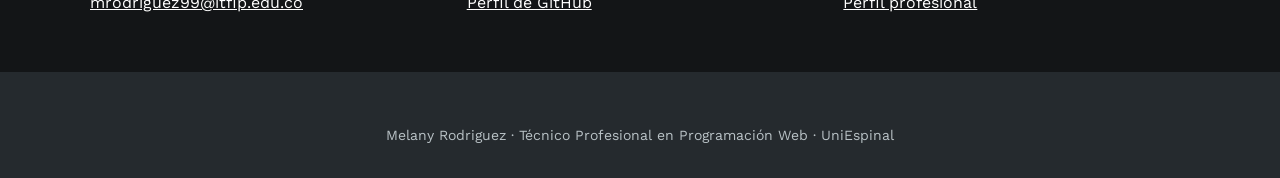
==== commit 5c554ec4: "Update index.html" ====
--- a/index.html
+++ b/index.html
@@ -1,351 +1,722 @@
 <!DOCTYPE html>
-<!--
-  ============================================================
-  WEB PROFILE TEMPLATE  ·  Técnico Profesional en Programación Web
-  Institución Universitaria de El Espinal - UniEspinal
-  Inglés I / Inglés II
-  ============================================================
--->
 <html lang="es">
+
 <head>
-  <meta charset="UTF-8">
-  <meta name="viewport" content="width=device-width, initial-scale=1.0">
-
-  <title>Melany Rodriguez · Web Developer</title>
-  <meta name="description" content="Estudiante de Técnico Profesional en Programación Web interesada en desarrollo web, programación y bases de datos.">
-
-  <link rel="stylesheet" href="https://cdnjs.cloudflare.com/ajax/libs/font-awesome/6.5.2/css/all.min.css" crossorigin="anonymous" referrerpolicy="no-referrer">
-  <link rel="preconnect" href="https://fonts.googleapis.com">
-  <link rel="preconnect" href="https://fonts.gstatic.com" crossorigin>
-  <link rel="stylesheet" href="style.css">
+    <meta charset="UTF-8">
+    <meta name="viewport" content="width=device-width, initial-scale=1.0">
+
+    <title>Melany Rodriguez · Técnico Profesional en Programación Web</title>
+
+    <meta name="description"
+        content="Estudiante de Técnico Profesional en Programación Web interesada en desarrollo web, bases de datos y tecnología.">
+
+    <link rel="preconnect" href="https://fonts.googleapis.com">
+    <link rel="preconnect" href="https://fonts.gstatic.com" crossorigin>
+
+    <link href="https://fonts.googleapis.com/css2?family=Righteous&family=Work+Sans:wght@300;400;500;600;700&display=swap"
+        rel="stylesheet">
+
+    <link rel="stylesheet" href="style.css">
 </head>
 
 <body>
 
-  <!-- ========================= HEADER ========================= -->
-  <div class="contenedor-header">
-    <header>
-      <div class="logo">
-        <a href="#inicio">Melany Rodriguez</a>
-      </div>
-
-      <nav id="nav">
-        <ul>
-          <li><a href="#inicio"     data-i18n="nav.home"      onclick="cerrarMenu()">INICIO</a></li>
-          <li><a href="#sobremi"    data-i18n="nav.about"     onclick="cerrarMenu()">SOBRE MÍ</a></li>
-          <li><a href="#skills"     data-i18n="nav.skills"    onclick="cerrarMenu()">SKILLS</a></li>
-          <li><a href="#curriculum" data-i18n="nav.resume"    onclick="cerrarMenu()">FORMACIÓN</a></li>
-          <li><a href="#portfolio"  data-i18n="nav.portfolio" onclick="cerrarMenu()">PROYECTOS</a></li>
-          <li><a href="#contacto"   data-i18n="nav.contact"   onclick="cerrarMenu()">CONTACTO</a></li>
-        </ul>
-      </nav>
-
-      <div class="acciones-header">
-        <button id="btn-idioma"
-                class="btn-idioma"
-                type="button"
-                onclick="cambiarIdioma()"
-                aria-label="Switch to English">
-          <span class="idioma-activo">ES</span><span class="idioma-sep">/</span><span class="idioma-inactivo">EN</span>
-        </button>
-
-        <button class="nav-responsive" type="button" onclick="mostrarOcultarMenu()" aria-label="Menu">
-          <i class="fa-solid fa-bars"></i>
-        </button>
-      </div>
-    </header>
-  </div>
-
-  <!-- ========================= HERO ========================= -->
-  <section id="inicio" class="inicio">
-    <div class="contenido-banner">
-      <div class="contenedor-img">
-        <img src="images/profile.jpg" alt="Melany Rodriguez" onerror="this.style.display='none'">
-      </div>
-
-      <h1>Melany Rodriguez</h1>
-      <h2 data-i18n="hero.role">Desarrolladora Web · Programación</h2>
-
-      <div class="redes">
-        <a href="#" aria-label="GitHub"><i class="fa-brands fa-github"></i></a>
-        <a href="#" aria-label="LinkedIn"><i class="fa-brands fa-linkedin-in"></i></a>
-        <a href="mailto:mrodriguez99@itfip.edu.co" aria-label="Email"><i class="fa-solid fa-envelope"></i></a>
-      </div>
+    <!-- ENCABEZADO -->
+    <div class="contenedor-header">
+
+        <header>
+
+            <div class="logo">
+                <a href="#inicio">Melany</a>
+            </div>
+
+            <nav id="nav">
+
+                <ul>
+
+                    <li>
+                        <a href="#inicio" data-i18n="nav.home">INICIO</a>
+                    </li>
+
+                    <li>
+                        <a href="#sobremi" data-i18n="nav.about">SOBRE MÍ</a>
+                    </li>
+
+                    <li>
+                        <a href="#skills" data-i18n="nav.skills">HABILIDADES</a>
+                    </li>
+
+                    <li>
+                        <a href="#curriculum" data-i18n="nav.resume">FORMACIÓN</a>
+                    </li>
+
+                    <li>
+                        <a href="#portfolio" data-i18n="nav.portfolio">PORTAFOLIO</a>
+                    </li>
+
+                    <li>
+                        <a href="#contacto" data-i18n="nav.contact">CONTACTO</a>
+                    </li>
+
+                </ul>
+
+            </nav>
+
+            <button id="btn-idioma">
+                EN
+            </button>
+
+            <div class="nav-responsive">
+                <i class="fa-solid fa-bars"></i>
+            </div>
+
+        </header>
+
     </div>
-  </section>
-
-  <!-- ========================= ABOUT ========================= -->
-  <section id="sobremi" class="sobremi">
-    <div class="contenido-seccion">
-      <h2 data-i18n="about.title">Sobre Mí</h2>
-
-      <p data-i18n="about.text">
-        Soy estudiante de Técnico Profesional en Programación Web, actualmente en cuarto semestre en la Institución Universitaria de El Espinal - UniEspinal. Me interesa el desarrollo web, la programación, las bases de datos y la creación de soluciones tecnológicas.
-      </p>
-
-      <div class="fila">
-        <div class="col">
-          <h3 data-i18n="about.infoTitle">Información</h3>
-
-          <ul class="datos">
-            <li>
-              <strong data-i18n="about.labelLocation">Ubicación</strong>
-              <span data-i18n="about.valueLocation">Espinal, Tolima, Colombia</span>
-            </li>
-
-            <li>
-              <strong data-i18n="about.labelEmail">Correo</strong>
-              <span>mrodriguez99@itfip.edu.co</span>
-            </li>
-
-            <li>
-              <strong data-i18n="about.labelLanguages">Idiomas</strong>
-              <span data-i18n="about.valueLanguages">Español (nativo) · Inglés</span>
-            </li>
-
-            <li>
-              <strong data-i18n="about.labelStatus">Disponibilidad</strong>
-              <span class="destacado" data-i18n="about.valueStatus">Abierta a oportunidades académicas y profesionales</span>
-            </li>
-          </ul>
+
+
+    <!-- INICIO -->
+    <section id="inicio" class="inicio">
+
+        <div class="contenido-banner">
+
+            <div class="contenedor-img">
+                <img src="images/profile.jpg" alt="Foto de Melany Rodriguez"
+                    onerror="this.style.opacity='0'">
+            </div>
+
+            <h1>Melany Rodriguez</h1>
+
+            <h2 data-i18n="hero.role">
+                Técnico Profesional en Programación Web · Desarrollo Web
+            </h2>
+
+            <div class="redes">
+
+                <a href="#" aria-label="GitHub">
+                    <i class="fa-brands fa-github"></i>
+                </a>
+
+                <a href="#" aria-label="LinkedIn">
+                    <i class="fa-brands fa-linkedin-in"></i>
+                </a>
+
+                <a href="mailto:mrodriguez99@itfip.edu.co"
+                    aria-label="Correo electrónico">
+                    <i class="fa-solid fa-envelope"></i>
+                </a>
+
+            </div>
+
         </div>
 
-        <div class="col">
-          <h3 data-i18n="about.interestsTitle">Intereses</h3>
-
-          <div class="contenedor-intereses">
-            <div class="interes">
-              <i class="fa-solid fa-code"></i>
-              <span data-i18n="interest.1">PROGRAMACIÓN</span>
-            </div>
-
-            <div class="interes">
-              <i class="fa-solid fa-headset"></i>
-              <span data-i18n="interest.2">DESARROLLO WEB</span>
-            </div>
-
-            <div class="interes">
-              <i class="fa-solid fa-book-open"></i>
-              <span data-i18n="interest.3">BASES DE DATOS</span>
-            </div>
-
-            <div class="interes">
-              <i class="fa-solid fa-gamepad"></i>
-              <span data-i18n="interest.4">TECNOLOGÍA</span>
-            </div>
-          </div>
+    </section>
+
+
+    <!-- SOBRE MÍ -->
+    <section id="sobremi" class="sobremi">
+
+        <div class="contenido-seccion">
+
+            <h2 data-i18n="about.title">
+                Sobre Mí
+            </h2>
+
+            <p data-i18n="about.text">
+                Soy estudiante de Técnico Profesional en Programación Web en UniEspinal y actualmente curso cuarto semestre.
+                Me interesa el desarrollo web, las bases de datos y la creación de soluciones tecnológicas mediante proyectos académicos.
+            </p>
+
+            <div class="fila">
+
+                <!-- DATOS PERSONALES -->
+                <div class="col">
+
+                    <h3 data-i18n="about.infoTitle">
+                        Información
+                    </h3>
+
+                    <ul>
+
+                        <li>
+                            <strong data-i18n="about.labelLocation">
+                                Ubicación
+                            </strong>
+
+                            <span data-i18n="about.valueLocation">
+                                Espinal, Tolima, Colombia
+                            </span>
+                        </li>
+
+                        <li>
+                            <strong data-i18n="about.labelEmail">
+                                Email
+                            </strong>
+
+                            <span>
+                                mrodriguez99@itfip.edu.co
+                            </span>
+                        </li>
+
+                        <li>
+                            <strong data-i18n="about.labelLanguages">
+                                Idiomas
+                            </strong>
+
+                            <span data-i18n="about.valueLanguages">
+                                Español (nativo) · Inglés (en formación)
+                            </span>
+                        </li>
+
+                        <li>
+                            <strong data-i18n="about.labelStatus">
+                                Disponibilidad
+                            </strong>
+
+                            <span data-i18n="about.valueStatus">
+                                Disponible para prácticas
+                            </span>
+                        </li>
+
+                    </ul>
+
+                </div>
+
+
+                <!-- INTERESES -->
+                <div class="col">
+
+                    <h3 data-i18n="about.interestsTitle">
+                        Intereses
+                    </h3>
+
+                    <div class="contenedor-intereses">
+
+                        <div class="interes">
+                            <i class="fa-solid fa-code"></i>
+                            <span data-i18n="interest.1">
+                                PROGRAMACIÓN
+                            </span>
+                        </div>
+
+                        <div class="interes">
+                            <i class="fa-solid fa-laptop-code"></i>
+                            <span data-i18n="interest.2">
+                                DESARROLLO WEB
+                            </span>
+                        </div>
+
+                        <div class="interes">
+                            <i class="fa-solid fa-database"></i>
+                            <span data-i18n="interest.3">
+                                BASES DE DATOS
+                            </span>
+                        </div>
+
+                        <div class="interes">
+                            <i class="fa-solid fa-microchip"></i>
+                            <span data-i18n="interest.4">
+                                TECNOLOGÍA
+                            </span>
+                        </div>
+
+                    </div>
+
+                </div>
+
+            </div>
+
         </div>
-      </div>
-    </div>
-  </section>
-
-  <!-- ========================= SKILLS ========================= -->
-  <section id="skills" class="skills">
-    <div class="contenido-seccion">
-      <h2 data-i18n="skills.title">Habilidades</h2>
-
-      <div class="fila">
-        <div class="col">
-          <h3 data-i18n="skills.technical">Habilidades técnicas</h3>
-
-          <div class="skill">
-            <span class="skill-nombre">HTML &amp; CSS</span>
-            <div class="barra-skill"><div class="progreso" data-percent="85"><span>85%</span></div></div>
-          </div>
-
-          <div class="skill">
-            <span class="skill-nombre">JavaScript</span>
-            <div class="barra-skill"><div class="progreso" data-percent="70"><span>70%</span></div></div>
-          </div>
-
-          <div class="skill">
-            <span class="skill-nombre">PHP</span>
-            <div class="barra-skill"><div class="progreso" data-percent="80"><span>80%</span></div></div>
-          </div>
-
-          <div class="skill">
-            <span class="skill-nombre">MySQL</span>
-            <div class="barra-skill"><div class="progreso" data-percent="75"><span>75%</span></div></div>
-          </div>
-
-          <div class="skill">
-            <span class="skill-nombre">Java &amp; Swing</span>
-            <div class="barra-skill"><div class="progreso" data-percent="70"><span>70%</span></div></div>
-          </div>
-
-          <div class="skill">
-            <span class="skill-nombre">Git &amp; GitHub</span>
-            <div class="barra-skill"><div class="progreso" data-percent="60"><span>60%</span></div></div>
-          </div>
+
+    </section>
+
+
+    <!-- HABILIDADES -->
+    <section class="skills" id="skills">
+
+        <div class="contenido-seccion">
+
+            <h2 data-i18n="skills.title">
+                Habilidades
+            </h2>
+
+            <div class="fila">
+
+                <!-- HABILIDADES TÉCNICAS -->
+                <div class="col">
+
+                    <h3 data-i18n="skills.technical">
+                        Habilidades técnicas
+                    </h3>
+
+                    <div class="skill">
+
+                        <span>HTML & CSS</span>
+
+                        <div class="barra-skill">
+
+                            <div class="progreso" data-percent="80">
+                                <span>80%</span>
+                            </div>
+
+                        </div>
+
+                    </div>
+
+
+                    <div class="skill">
+
+                        <span>JavaScript</span>
+
+                        <div class="barra-skill">
+
+                            <div class="progreso" data-percent="65">
+                                <span>65%</span>
+                            </div>
+
+                        </div>
+
+                    </div>
+
+
+                    <div class="skill">
+
+                        <span>PHP</span>
+
+                        <div class="barra-skill">
+
+                            <div class="progreso" data-percent="70">
+                                <span>70%</span>
+                            </div>
+
+                        </div>
+
+                    </div>
+
+
+                    <div class="skill">
+
+                        <span>MySQL</span>
+
+                        <div class="barra-skill">
+
+                            <div class="progreso" data-percent="70">
+                                <span>70%</span>
+                            </div>
+
+                        </div>
+
+                    </div>
+
+                </div>
+
+
+                <!-- HABILIDADES PROFESIONALES -->
+                <div class="col">
+
+                    <h3 data-i18n="skills.professional">
+                        Habilidades profesionales
+                    </h3>
+
+                    <div class="skill">
+
+                        <span data-i18n="skill.support">
+                            Comunicación
+                        </span>
+
+                        <div class="barra-skill">
+
+                            <div class="progreso" data-percent="80">
+                                <span>80%</span>
+                            </div>
+
+                        </div>
+
+                    </div>
+
+
+                    <div class="skill">
+
+                        <span data-i18n="skill.teamwork">
+                            Trabajo en equipo
+                        </span>
+
+                        <div class="barra-skill">
+
+                            <div class="progreso" data-percent="85">
+                                <span>85%</span>
+                            </div>
+
+                        </div>
+
+                    </div>
+
+
+                    <div class="skill">
+
+                        <span data-i18n="skill.problem">
+                            Resolución de problemas
+                        </span>
+
+                        <div class="barra-skill">
+
+                            <div class="progreso" data-percent="80">
+                                <span>80%</span>
+                            </div>
+
+                        </div>
+
+                    </div>
+
+
+                    <div class="skill">
+
+                        <span data-i18n="skill.english">
+                            Aprendizaje continuo
+                        </span>
+
+                        <div class="barra-skill">
+
+                            <div class="progreso" data-percent="85">
+                                <span>85%</span>
+                            </div>
+
+                        </div>
+
+                    </div>
+
+                </div>
+
+            </div>
+
         </div>
 
-        <div class="col">
-          <h3 data-i18n="skills.professional">Habilidades profesionales</h3>
-
-          <div class="skill">
-            <span class="skill-nombre" data-i18n="skill.support">Soporte al usuario</span>
-            <div class="barra-skill"><div class="progreso" data-percent="80"><span>80%</span></div></div>
-          </div>
-
-          <div class="skill">
-            <span class="skill-nombre" data-i18n="skill.teamwork">Trabajo en equipo</span>
-            <div class="barra-skill"><div class="progreso" data-percent="85"><span>85%</span></div></div>
-          </div>
-
-          <div class="skill">
-            <span class="skill-nombre" data-i18n="skill.problem">Resolución de problemas</span>
-            <div class="barra-skill"><div class="progreso" data-percent="80"><span>80%</span></div></div>
-          </div>
-
-          <div class="skill">
-            <span class="skill-nombre" data-i18n="skill.english">Inglés técnico</span>
-            <div class="barra-skill"><div class="progreso" data-percent="65"><span>65%</span></div></div>
-          </div>
+    </section>
+
+
+    <!-- FORMACIÓN Y PROYECTOS -->
+    <section id="curriculum" class="curriculum">
+
+        <div class="contenido-seccion">
+
+            <h2 data-i18n="resume.title">
+                Formación y proyectos
+            </h2>
+
+            <div class="fila">
+
+                <!-- EDUCACIÓN -->
+                <div class="col izquierda">
+
+                    <h3 data-i18n="resume.education">
+                        Formación académica
+                    </h3>
+
+
+                    <div class="item izq">
+
+                        <h4 data-i18n="edu.1.title">
+                            Técnico Profesional en Programación Web
+                        </h4>
+
+                        <span class="casa">
+                            Institución Universitaria de El Espinal - UniEspinal
+                        </span>
+
+                        <span class="fecha">
+                            4.º semestre · En curso
+                        </span>
+
+                        <p data-i18n="edu.1.text">
+                            Formación en desarrollo web, programación, bases de datos,
+                            programación orientada a objetos y herramientas de desarrollo.
+                            Actualmente curso cuarto semestre en UniEspinal.
+                        </p>
+
+                        <div class="conectori">
+                            <div class="circuloi"></div>
+                        </div>
+
+                    </div>
+
+
+                    <div class="item izq">
+
+                        <h4 data-i18n="edu.2.title">
+                            Formación complementaria en desarrollo y tecnología
+                        </h4>
+
+                        <span class="casa">
+                            Proyectos y prácticas académicas
+                        </span>
+
+                        <span class="fecha">
+                            Formación actual
+                        </span>
+
+                        <p data-i18n="edu.2.text">
+                            Práctica académica en Java Swing, PHP, MySQL, Git/GitHub
+                            y fundamentos de redes con Cisco Packet Tracer.
+                        </p>
+
+                        <div class="conectori">
+                            <div class="circuloi"></div>
+                        </div>
+
+                    </div>
+
+                </div>
+
+
+                <!-- PROYECTOS / EXPERIENCIA -->
+                <div class="col derecha">
+
+                    <h3 data-i18n="resume.experience">
+                        Proyectos académicos
+                    </h3>
+
+
+                    <div class="item der">
+
+                        <h4 data-i18n="exp.1.title">
+                            Desarrollo de proyectos académicos
+                        </h4>
+
+                        <span class="casa">
+                            Programación Web y Java
+                        </span>
+
+                        <span class="fecha">
+                            Formación universitaria
+                        </span>
+
+                        <p data-i18n="exp.1.text">
+                            Desarrollé aplicaciones web y de escritorio usando PHP,
+                            MySQL, HTML, CSS, JavaScript y Java Swing, aplicando
+                            validaciones, estructuras de programación y orientación a objetos.
+                        </p>
+
+                        <div class="conectord">
+                            <div class="circulod"></div>
+                        </div>
+
+                    </div>
+
+
+                    <div class="item der">
+
+                        <h4 data-i18n="exp.2.title">
+                            Prácticas de bases de datos y redes
+                        </h4>
+
+                        <span class="casa">
+                            MySQL y Cisco Packet Tracer
+                        </span>
+
+                        <span class="fecha">
+                            Formación universitaria
+                        </span>
+
+                        <p data-i18n="exp.2.text">
+                            Diseñé y probé bases de datos en MySQL y realicé prácticas
+                            de direccionamiento, subnetting y enrutamiento estático
+                            en Cisco Packet Tracer.
+                        </p>
+
+                        <div class="conectord">
+                            <div class="circulod"></div>
+                        </div>
+
+                    </div>
+
+                </div>
+
+            </div>
+
         </div>
-      </div>
-    </div>
-  </section>
-
-  <!-- ========================= RESUME ========================= -->
-  <section id="curriculum" class="curriculum">
-    <div class="contenido-seccion">
-      <h2 data-i18n="resume.title">Formación y experiencia</h2>
-
-      <div class="fila">
-
-        <!-- EDUCATION -->
-        <div class="col izquierda">
-          <h3 data-i18n="resume.education">Formación</h3>
-
-          <div class="item izq">
-            <h4 data-i18n="edu.1.title">Técnico Profesional en Programación Web</h4>
-            <span class="casa">Institución Universitaria de El Espinal - UniEspinal</span>
-            <span class="fecha">4.º semestre · En curso</span>
-            <p data-i18n="edu.1.text">
-              Formación en desarrollo web, programación, bases de datos, programación orientada a objetos y creación de aplicaciones.
+
+    </section>
+
+
+    <!-- PORTAFOLIO -->
+    <section id="portfolio" class="portfolio">
+
+        <div class="contenido-seccion">
+
+            <h2 data-i18n="portfolio.title">
+                Portafolio
+            </h2>
+
+            <div class="galeria">
+
+
+                <!-- PROYECTO 1 -->
+                <div class="proyecto">
+
+                    <img src="images/p1.jpg"
+                        alt="Sistema Web de Notas y Asistencias"
+                        onerror="this.style.opacity='0'">
+
+                    <div class="overlay">
+
+                        <h3 data-i18n="project.1.title">
+                            Sistema Web de Notas y Asistencias
+                        </h3>
+
+                        <p data-i18n="project.1.text">
+                            PHP · MySQL · HTML · CSS · JavaScript · XP
+                        </p>
+
+                    </div>
+
+                </div>
+
+
+                <!-- PROYECTO 2 -->
+                <div class="proyecto">
+
+                    <img src="images/p2.jpg"
+                        alt="Proyecto de Figuras Geométricas"
+                        onerror="this.style.opacity='0'">
+
+                    <div class="overlay">
+
+                        <h3 data-i18n="project.2.title">
+                            Figuras Geométricas
+                        </h3>
+
+                        <p data-i18n="project.2.text">
+                            PHP · POO · Herencia · Polimorfismo · Encapsulamiento
+                        </p>
+
+                    </div>
+
+                </div>
+
+
+                <!-- PROYECTO 3 -->
+                <div class="proyecto">
+
+                    <img src="images/p3.jpg"
+                        alt="Aplicaciones Java Swing"
+                        onerror="this.style.opacity='0'">
+
+                    <div class="overlay">
+
+                        <h3 data-i18n="project.3.title">
+                            Aplicaciones Java Swing
+                        </h3>
+
+                        <p data-i18n="project.3.text">
+                            Java · Swing · Eclipse · Interfaces gráficas · Validaciones
+                        </p>
+
+                    </div>
+
+                </div>
+
+            </div>
+
+        </div>
+
+    </section>
+
+
+    <!-- CONTACTO -->
+    <section id="contacto" class="contacto">
+
+        <div class="contenido-seccion">
+
+            <h2 data-i18n="contact.title">
+                Contacto
+            </h2>
+
+            <p data-i18n="contact.intro">
+                Si quieres conocer más sobre mis proyectos académicos o mi formación
+                en programación web, puedes escribirme.
             </p>
-            <div class="conectori"><div class="circuloi"></div></div>
-          </div>
-
-          <div class="item izq">
-            <h4 data-i18n="edu.2.title">Formación en tecnologías de programación</h4>
-            <span class="casa">UniEspinal</span>
-            <span class="fecha">Actualmente</span>
-            <p data-i18n="edu.2.text">
-              Aprendizaje y práctica en HTML, CSS, JavaScript, PHP, MySQL, Java, Swing, Git, bases de datos y redes.
-            </p>
-            <div class="conectori"><div class="circuloi"></div></div>
-          </div>
+
+            <div class="fila">
+
+
+                <!-- EMAIL -->
+                <div class="col">
+
+                    <div class="contacto-card">
+
+                        <i class="fa-solid fa-envelope"></i>
+
+                        <h3 data-i18n="contact.emailLabel">
+                            Email
+                        </h3>
+
+                        <a href="mailto:mrodriguez99@itfip.edu.co">
+                            mrodriguez99@itfip.edu.co
+                        </a>
+
+                    </div>
+
+                </div>
+
+
+                <!-- GITHUB -->
+                <div class="col">
+
+                    <div class="contacto-card">
+
+                        <i class="fa-brands fa-github"></i>
+
+                        <h3>
+                            GitHub
+                        </h3>
+
+                        <a href="#">
+                            Perfil de GitHub
+                        </a>
+
+                    </div>
+
+                </div>
+
+
+                <!-- LINKEDIN -->
+                <div class="col">
+
+                    <div class="contacto-card">
+
+                        <i class="fa-brands fa-linkedin"></i>
+
+                        <h3>
+                            LinkedIn
+                        </h3>
+
+                        <a href="#" data-i18n="contact.linkedinValue">
+                            Perfil profesional
+                        </a>
+
+                    </div>
+
+                </div>
+
+            </div>
+
         </div>
 
-        <!-- EXPERIENCE -->
-        <div class="col derecha">
-          <h3 data-i18n="resume.experience">Experiencia</h3>
-
-          <div class="item der">
-            <h4 data-i18n="exp.1.title">Sistema Web de Notas y Asistencias</h4>
-            <span class="casa">Proyecto académico</span>
-            <span class="fecha">PHP · MySQL · HTML · CSS · JavaScript</span>
-            <p data-i18n="exp.1.text">
-              Desarrollo de una plataforma web para gestionar notas y asistencias académicas, utilizando PHP, MySQL, HTML, CSS y JavaScript.
-            </p>
-            <div class="conectord"><div class="circulod"></div></div>
-          </div>
-
-          <div class="item der">
-            <h4 data-i18n="exp.2.title">Figuras Geométricas</h4>
-            <span class="casa">Proyecto académico</span>
-            <span class="fecha">PHP · Programación Orientada a Objetos</span>
-            <p data-i18n="exp.2.text">
-              Desarrollo de un proyecto para calcular áreas, perímetros y volúmenes aplicando herencia, polimorfismo y encapsulamiento.
-            </p>
-            <div class="conectord"><div class="circulod"></div></div>
-          </div>
+    </section>
+
+
+    <!-- FOOTER -->
+    <footer>
+
+        <div class="footer-nota" data-i18n="footer.note">
+            Melany Rodriguez · Técnico Profesional en Programación Web · UniEspinal
         </div>
-      </div>
-    </div>
-  </section>
-
-  <!-- ========================= PORTFOLIO ========================= -->
-  <section id="portfolio" class="portfolio">
-    <div class="contenido-seccion">
-      <h2 data-i18n="portfolio.title">Proyectos</h2>
-
-      <div class="galeria">
-
-        <a class="proyecto" href="#" target="_blank" rel="noopener">
-          <img src="images/project-1.png" alt="Sistema Web de Notas y Asistencias" onerror="this.style.opacity=0">
-          <div class="overlay">
-            <h3 data-i18n="project.1.title">Sistema Web de Notas y Asistencias</h3>
-            <p data-i18n="project.1.text">PHP · MySQL · HTML · CSS · JavaScript</p>
-          </div>
-        </a>
-
-        <a class="proyecto" href="#" target="_blank" rel="noopener">
-          <img src="images/project-2.png" alt="Figuras Geométricas" onerror="this.style.opacity=0">
-          <div class="overlay">
-            <h3 data-i18n="project.2.title">Figuras Geométricas</h3>
-            <p data-i18n="project.2.text">PHP · POO · Herencia · Polimorfismo · Encapsulamiento</p>
-          </div>
-        </a>
-
-        <a class="proyecto" href="#" target="_blank" rel="noopener">
-          <img src="images/project-3.png" alt="Aplicaciones Java" onerror="this.style.opacity=0">
-          <div class="overlay">
-            <h3 data-i18n="project.3.title">Aplicaciones Java</h3>
-            <p data-i18n="project.3.text">Java · Swing · Eclipse · GUI</p>
-          </div>
-        </a>
-
-      </div>
-    </div>
-  </section>
-
-  <!-- ========================= CONTACT ========================= -->
-  <section id="contacto" class="contacto">
-    <div class="contenido-seccion">
-      <h2 data-i18n="contact.title">Contacto</h2>
-
-      <p class="contacto-intro" data-i18n="contact.intro">
-        Si deseas conocer más sobre mis proyectos o tienes alguna oportunidad académica o profesional, puedes escribirme.
-      </p>
-
-      <div class="tarjetas-contacto">
-
-        <a class="tarjeta" href="mailto:mrodriguez99@itfip.edu.co">
-          <i class="fa-solid fa-envelope"></i>
-          <strong data-i18n="contact.emailLabel">Correo</strong>
-          <span>mrodriguez99@itfip.edu.co</span>
-        </a>
-
-        <a class="tarjeta" href="#" target="_blank" rel="noopener">
-          <i class="fa-brands fa-github"></i>
-          <strong>GitHub</strong>
-          <span>Perfil de GitHub</span>
-        </a>
-
-        <a class="tarjeta" href="#" target="_blank" rel="noopener">
-          <i class="fa-brands fa-linkedin-in"></i>
-          <strong>LinkedIn</strong>
-          <span data-i18n="contact.linkedinValue">Perfil profesional</span>
-        </a>
-
-      </div>
-    </div>
-  </section>
-
-  <!-- ========================= FOOTER ========================= -->
-  <footer>
-    <a href="#inicio" class="arriba" aria-label="Back to top">
-      <i class="fa-solid fa-angles-up"></i>
-    </a>
-
-    <p class="footer-nota" data-i18n="footer.note">
-      Melany Rodriguez · Técnico Profesional en Programación Web · UniEspinal
-    </p>
-  </footer>
-
-  <script src="script.js"></script>
+
+    </footer>
+
+
+    <script src="script.js"></script>
+
 </body>
+
 </html>
-
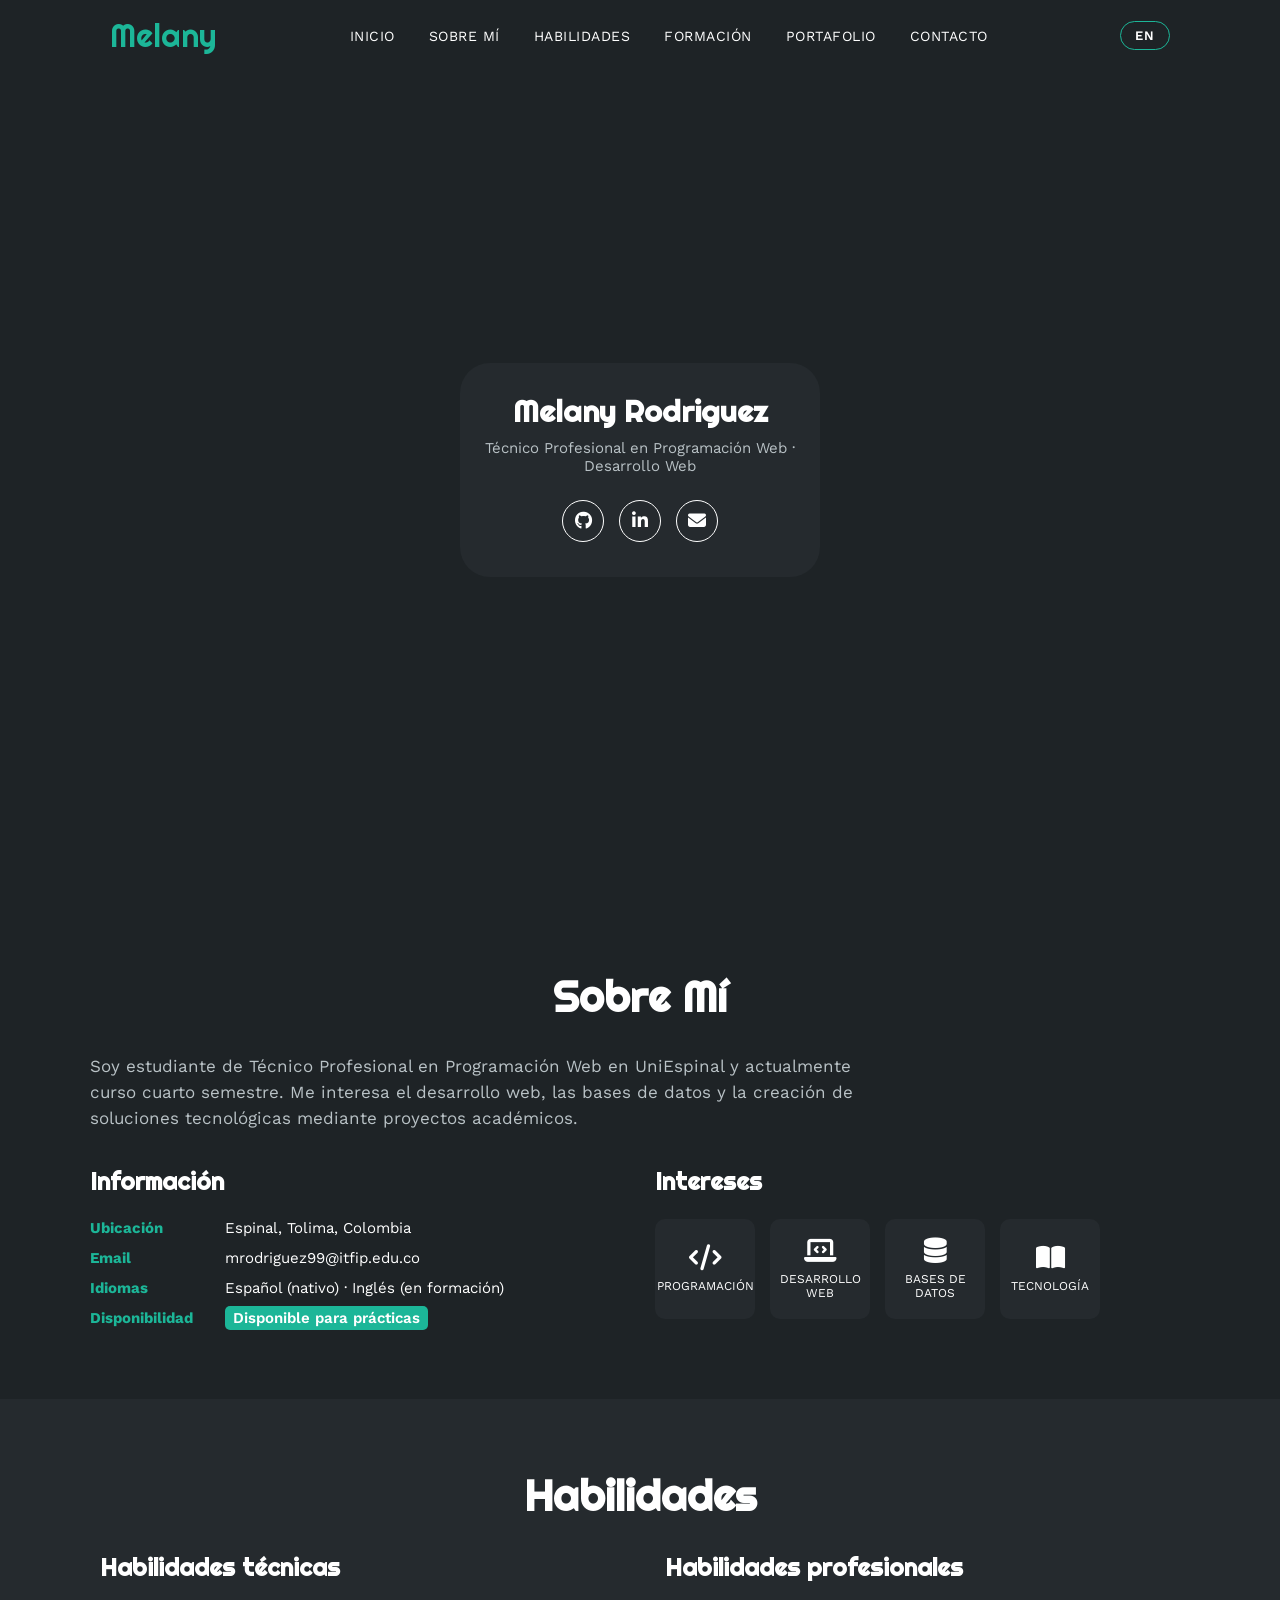
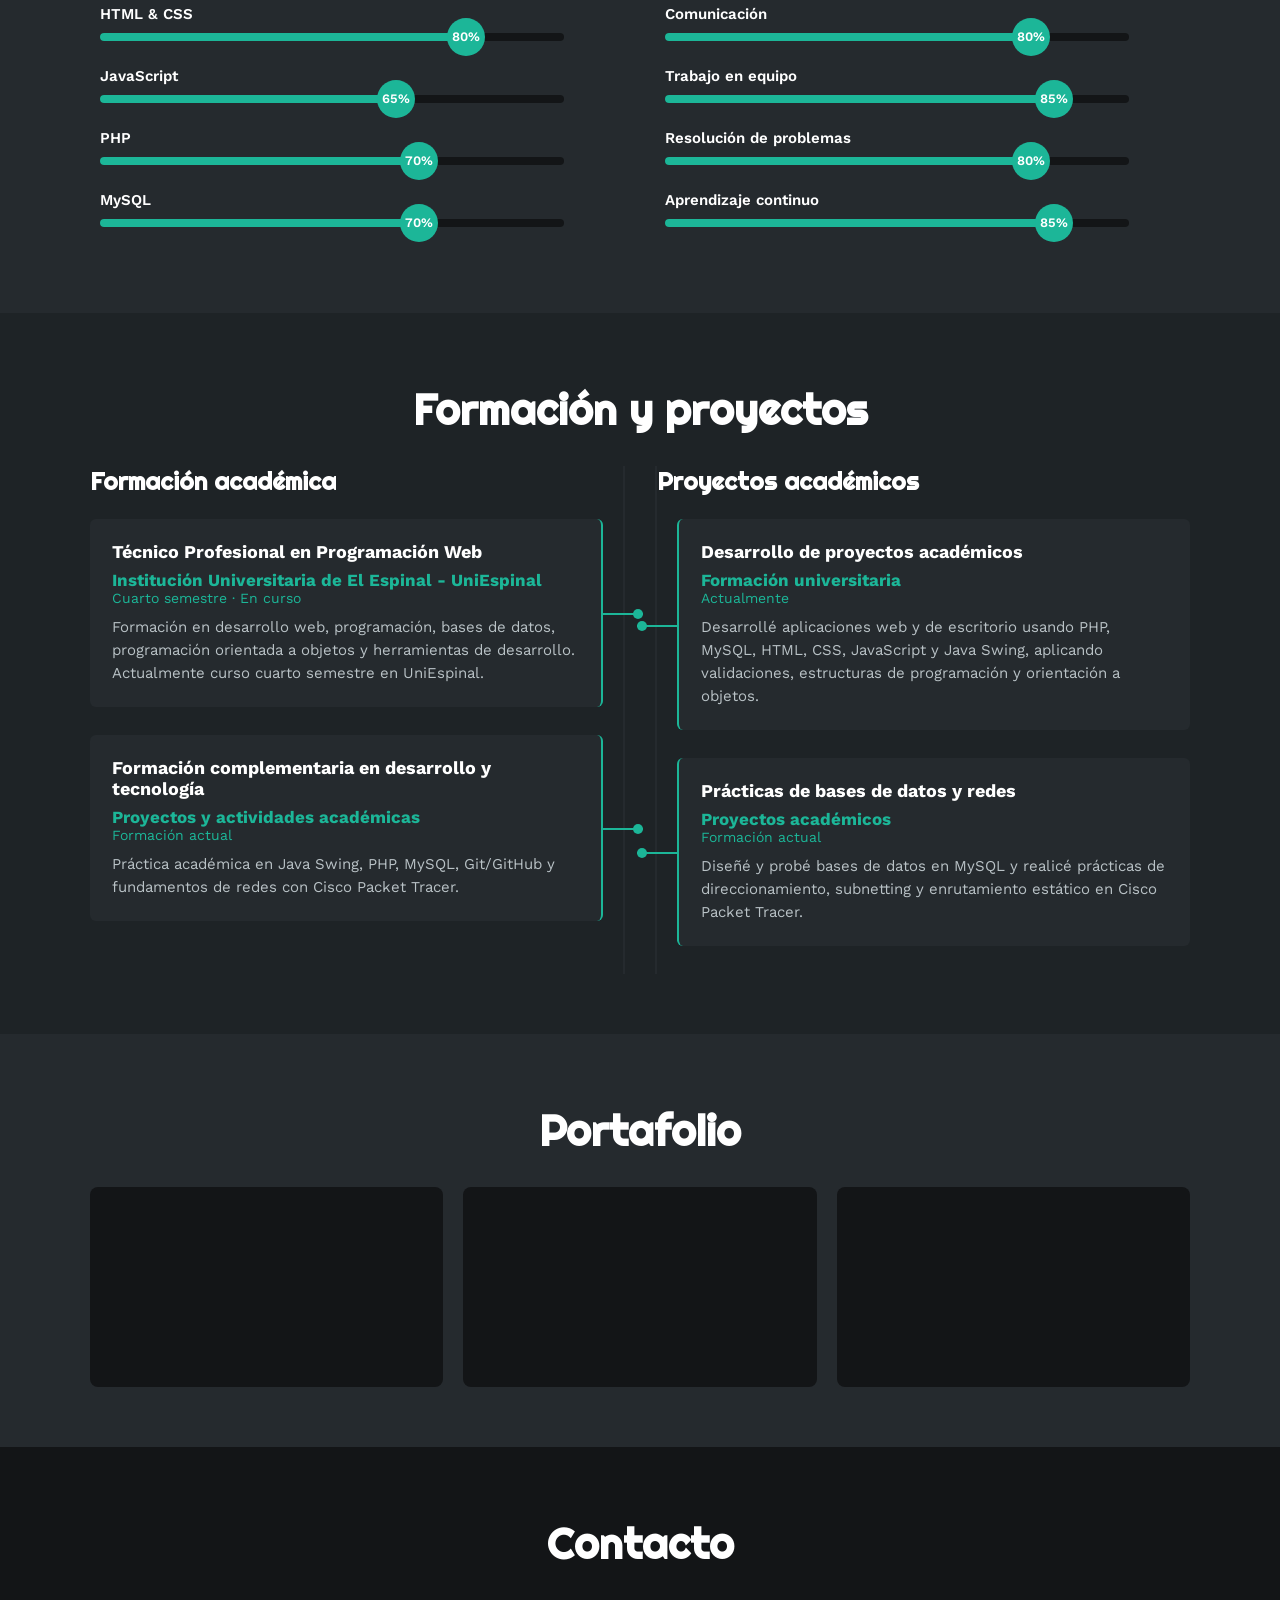
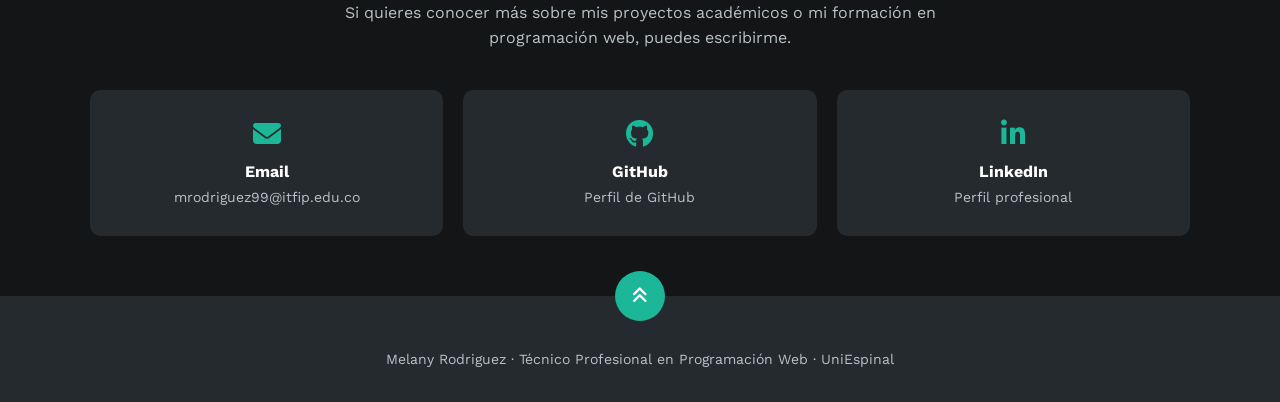
==== commit 8721b3fc: "Update index.html" ====
--- a/index.html
+++ b/index.html
@@ -2,720 +2,800 @@
 <html lang="es">
 
 <head>
-    <meta charset="UTF-8">
-    <meta name="viewport" content="width=device-width, initial-scale=1.0">
-
-    <title>Melany Rodriguez · Técnico Profesional en Programación Web</title>
-
-    <meta name="description"
-        content="Estudiante de Técnico Profesional en Programación Web interesada en desarrollo web, bases de datos y tecnología.">
-
-    <link rel="preconnect" href="https://fonts.googleapis.com">
-    <link rel="preconnect" href="https://fonts.gstatic.com" crossorigin>
-
-    <link href="https://fonts.googleapis.com/css2?family=Righteous&family=Work+Sans:wght@300;400;500;600;700&display=swap"
-        rel="stylesheet">
-
-    <link rel="stylesheet" href="style.css">
+  <meta charset="UTF-8">
+  <meta name="viewport" content="width=device-width, initial-scale=1.0">
+
+  <title>Melany Rodriguez · Técnico Profesional en Programación Web</title>
+
+  <meta name="description"
+    content="Estudiante de Técnico Profesional en Programación Web interesada en tecnología, desarrollo web, bases de datos y aprendizaje continuo.">
+
+  <link rel="stylesheet" href="https://cdnjs.cloudflare.com/ajax/libs/font-awesome/6.5.2/css/all.min.css"
+    crossorigin="anonymous" referrerpolicy="no-referrer">
+
+  <link rel="preconnect" href="https://fonts.googleapis.com">
+  <link rel="preconnect" href="https://fonts.gstatic.com" crossorigin>
+
+  <link rel="stylesheet" href="style.css">
 </head>
 
 <body>
 
-    <!-- ENCABEZADO -->
-    <div class="contenedor-header">
-
-        <header>
-
-            <div class="logo">
-                <a href="#inicio">Melany</a>
-            </div>
-
-            <nav id="nav">
-
-                <ul>
-
-                    <li>
-                        <a href="#inicio" data-i18n="nav.home">INICIO</a>
-                    </li>
-
-                    <li>
-                        <a href="#sobremi" data-i18n="nav.about">SOBRE MÍ</a>
-                    </li>
-
-                    <li>
-                        <a href="#skills" data-i18n="nav.skills">HABILIDADES</a>
-                    </li>
-
-                    <li>
-                        <a href="#curriculum" data-i18n="nav.resume">FORMACIÓN</a>
-                    </li>
-
-                    <li>
-                        <a href="#portfolio" data-i18n="nav.portfolio">PORTAFOLIO</a>
-                    </li>
-
-                    <li>
-                        <a href="#contacto" data-i18n="nav.contact">CONTACTO</a>
-                    </li>
-
-                </ul>
-
-            </nav>
-
-            <button id="btn-idioma">
-                EN
-            </button>
-
-            <div class="nav-responsive">
-                <i class="fa-solid fa-bars"></i>
-            </div>
-
-        </header>
+  <!-- ========================= HEADER ========================= -->
+  <div class="contenedor-header">
+
+    <header>
+
+      <div class="logo">
+        <a href="#inicio">Melany</a>
+      </div>
+
+      <nav id="nav">
+
+        <ul>
+
+          <li>
+            <a href="#inicio" data-i18n="nav.home" onclick="cerrarMenu()">INICIO</a>
+          </li>
+
+          <li>
+            <a href="#sobremi" data-i18n="nav.about" onclick="cerrarMenu()">SOBRE MÍ</a>
+          </li>
+
+          <li>
+            <a href="#skills" data-i18n="nav.skills" onclick="cerrarMenu()">HABILIDADES</a>
+          </li>
+
+          <li>
+            <a href="#curriculum" data-i18n="nav.resume" onclick="cerrarMenu()">FORMACIÓN</a>
+          </li>
+
+          <li>
+            <a href="#portfolio" data-i18n="nav.portfolio" onclick="cerrarMenu()">PROYECTOS</a>
+          </li>
+
+          <li>
+            <a href="#contacto" data-i18n="nav.contact" onclick="cerrarMenu()">CONTACTO</a>
+          </li>
+
+        </ul>
+
+      </nav>
+
+      <div class="acciones-header">
+
+        <button id="btn-idioma"
+          class="btn-idioma"
+          type="button"
+          onclick="cambiarIdioma()"
+          aria-label="Cambiar idioma">
+
+          <span class="idioma-activo">ES</span>
+          <span class="idioma-sep">/</span>
+          <span class="idioma-inactivo">EN</span>
+
+        </button>
+
+        <button class="nav-responsive"
+          type="button"
+          onclick="mostrarOcultarMenu()"
+          aria-label="Menú">
+
+          <i class="fa-solid fa-bars"></i>
+
+        </button>
+
+      </div>
+
+    </header>
+
+  </div>
+
+
+  <!-- ========================= HERO ========================= -->
+
+  <section id="inicio" class="inicio">
+
+    <div class="contenido-banner">
+
+      <div class="contenedor-img">
+
+        <img src="images/profile.jpg"
+          alt="Foto de Melany Rodriguez"
+          onerror="this.style.display='none'">
+
+      </div>
+
+      <h1>Melany Rodriguez</h1>
+
+      <h2 data-i18n="hero.role">
+        Técnico Profesional en Programación Web
+      </h2>
+
+      <div class="redes">
+
+        <a href="#"
+          aria-label="GitHub">
+          <i class="fa-brands fa-github"></i>
+        </a>
+
+        <a href="#"
+          aria-label="LinkedIn">
+          <i class="fa-brands fa-linkedin-in"></i>
+        </a>
+
+        <a href="mailto:mrodriguez99@itfip.edu.co"
+          aria-label="Correo electrónico">
+
+          <i class="fa-solid fa-envelope"></i>
+
+        </a>
+
+      </div>
 
     </div>
 
-
-    <!-- INICIO -->
-    <section id="inicio" class="inicio">
-
-        <div class="contenido-banner">
-
-            <div class="contenedor-img">
-                <img src="images/profile.jpg" alt="Foto de Melany Rodriguez"
-                    onerror="this.style.opacity='0'">
-            </div>
-
-            <h1>Melany Rodriguez</h1>
-
-            <h2 data-i18n="hero.role">
-                Técnico Profesional en Programación Web · Desarrollo Web
-            </h2>
-
-            <div class="redes">
-
-                <a href="#" aria-label="GitHub">
-                    <i class="fa-brands fa-github"></i>
-                </a>
-
-                <a href="#" aria-label="LinkedIn">
-                    <i class="fa-brands fa-linkedin-in"></i>
-                </a>
-
-                <a href="mailto:mrodriguez99@itfip.edu.co"
-                    aria-label="Correo electrónico">
-                    <i class="fa-solid fa-envelope"></i>
-                </a>
-
-            </div>
+  </section>
+
+
+  <!-- ========================= ABOUT ========================= -->
+
+  <section id="sobremi" class="sobremi">
+
+    <div class="contenido-seccion">
+
+      <h2 data-i18n="about.title">
+        Sobre Mí
+      </h2>
+
+      <p data-i18n="about.text">
+        Soy estudiante de Técnico Profesional en Programación Web y actualmente
+        curso cuarto semestre en UniEspinal. Me considero una persona responsable,
+        comprometida y con interés por seguir aprendiendo sobre tecnología y
+        desarrollo web. Me gusta aprender mediante la práctica y mejorar mis
+        conocimientos a través de las actividades y experiencias de mi formación.
+      </p>
+
+      <div class="fila">
+
+        <div class="col">
+
+          <h3 data-i18n="about.infoTitle">
+            Información
+          </h3>
+
+          <ul class="datos">
+
+            <li>
+
+              <strong data-i18n="about.labelLocation">
+                Ubicación
+              </strong>
+
+              <span data-i18n="about.valueLocation">
+                Espinal, Tolima, Colombia
+              </span>
+
+            </li>
+
+            <li>
+
+              <strong data-i18n="about.labelEmail">
+                Correo
+              </strong>
+
+              <span>
+                mrodriguez99@itfip.edu.co
+              </span>
+
+            </li>
+
+            <li>
+
+              <strong data-i18n="about.labelLanguages">
+                Idiomas
+              </strong>
+
+              <span data-i18n="about.valueLanguages">
+                Español (nativo) · Inglés (en formación)
+              </span>
+
+            </li>
+
+            <li>
+
+              <strong data-i18n="about.labelStatus">
+                Disponibilidad
+              </strong>
+
+              <span class="destacado" data-i18n="about.valueStatus">
+                Disponible para prácticas
+              </span>
+
+            </li>
+
+          </ul>
 
         </div>
 
-    </section>
-
-
-    <!-- SOBRE MÍ -->
-    <section id="sobremi" class="sobremi">
-
-        <div class="contenido-seccion">
-
-            <h2 data-i18n="about.title">
-                Sobre Mí
-            </h2>
-
-            <p data-i18n="about.text">
-                Soy estudiante de Técnico Profesional en Programación Web en UniEspinal y actualmente curso cuarto semestre.
-                Me interesa el desarrollo web, las bases de datos y la creación de soluciones tecnológicas mediante proyectos académicos.
+
+        <div class="col">
+
+          <h3 data-i18n="about.interestsTitle">
+            Intereses
+          </h3>
+
+          <div class="contenedor-intereses">
+
+            <div class="interes">
+
+              <i class="fa-solid fa-code"></i>
+
+              <span data-i18n="interest.1">
+                PROGRAMACIÓN
+              </span>
+
+            </div>
+
+            <div class="interes">
+
+              <i class="fa-solid fa-laptop-code"></i>
+
+              <span data-i18n="interest.2">
+                DESARROLLO WEB
+              </span>
+
+            </div>
+
+            <div class="interes">
+
+              <i class="fa-solid fa-database"></i>
+
+              <span data-i18n="interest.3">
+                BASES DE DATOS
+              </span>
+
+            </div>
+
+            <div class="interes">
+
+              <i class="fa-solid fa-book-open"></i>
+
+              <span data-i18n="interest.4">
+                APRENDIZAJE
+              </span>
+
+            </div>
+
+          </div>
+
+        </div>
+
+      </div>
+
+    </div>
+
+  </section>
+
+
+  <!-- ========================= SKILLS ========================= -->
+
+  <section id="skills" class="skills">
+
+    <div class="contenido-seccion">
+
+      <h2 data-i18n="skills.title">
+        Habilidades
+      </h2>
+
+      <div class="fila">
+
+
+        <!-- HABILIDADES TÉCNICAS -->
+
+        <div class="col">
+
+          <h3 data-i18n="skills.technical">
+            Habilidades técnicas
+          </h3>
+
+
+          <div class="skill">
+
+            <span class="skill-nombre">
+              HTML &amp; CSS
+            </span>
+
+            <div class="barra-skill">
+
+              <div class="progreso" data-percent="80">
+                <span>80%</span>
+              </div>
+
+            </div>
+
+          </div>
+
+
+          <div class="skill">
+
+            <span class="skill-nombre">
+              JavaScript
+            </span>
+
+            <div class="barra-skill">
+
+              <div class="progreso" data-percent="65">
+                <span>65%</span>
+              </div>
+
+            </div>
+
+          </div>
+
+
+          <div class="skill">
+
+            <span class="skill-nombre">
+              PHP
+            </span>
+
+            <div class="barra-skill">
+
+              <div class="progreso" data-percent="70">
+                <span>70%</span>
+              </div>
+
+            </div>
+
+          </div>
+
+
+          <div class="skill">
+
+            <span class="skill-nombre">
+              MySQL
+            </span>
+
+            <div class="barra-skill">
+
+              <div class="progreso" data-percent="70">
+                <span>70%</span>
+              </div>
+
+            </div>
+
+          </div>
+
+        </div>
+
+
+        <!-- HABILIDADES PROFESIONALES -->
+
+        <div class="col">
+
+          <h3 data-i18n="skills.professional">
+            Habilidades profesionales
+          </h3>
+
+
+          <div class="skill">
+
+            <span class="skill-nombre" data-i18n="skill.support">
+              Comunicación
+            </span>
+
+            <div class="barra-skill">
+
+              <div class="progreso" data-percent="80">
+                <span>80%</span>
+              </div>
+
+            </div>
+
+          </div>
+
+
+          <div class="skill">
+
+            <span class="skill-nombre" data-i18n="skill.teamwork">
+              Trabajo en equipo
+            </span>
+
+            <div class="barra-skill">
+
+              <div class="progreso" data-percent="85">
+                <span>85%</span>
+              </div>
+
+            </div>
+
+          </div>
+
+
+          <div class="skill">
+
+            <span class="skill-nombre" data-i18n="skill.problem">
+              Resolución de problemas
+            </span>
+
+            <div class="barra-skill">
+
+              <div class="progreso" data-percent="80">
+                <span>80%</span>
+              </div>
+
+            </div>
+
+          </div>
+
+
+          <div class="skill">
+
+            <span class="skill-nombre" data-i18n="skill.english">
+              Aprendizaje continuo
+            </span>
+
+            <div class="barra-skill">
+
+              <div class="progreso" data-percent="85">
+                <span>85%</span>
+              </div>
+
+            </div>
+
+          </div>
+
+        </div>
+
+      </div>
+
+    </div>
+
+  </section>
+
+
+  <!-- ========================= RESUME ========================= -->
+
+  <section id="curriculum" class="curriculum">
+
+    <div class="contenido-seccion">
+
+      <h2 data-i18n="resume.title">
+        Formación y experiencia
+      </h2>
+
+      <div class="fila">
+
+
+        <!-- FORMACIÓN -->
+
+        <div class="col izquierda">
+
+          <h3 data-i18n="resume.education">
+            Formación
+          </h3>
+
+
+          <div class="item izq">
+
+            <h4 data-i18n="edu.1.title">
+              Técnico Profesional en Programación Web
+            </h4>
+
+            <span class="casa">
+              Institución Universitaria de El Espinal - UniEspinal
+            </span>
+
+            <span class="fecha">
+              Cuarto semestre · En curso
+            </span>
+
+            <p data-i18n="edu.1.text">
+              Formación en programación, desarrollo web, bases de datos,
+              programación orientada a objetos, diseño de interfaces y
+              herramientas tecnológicas. Durante la carrera he desarrollado
+              diferentes actividades prácticas para fortalecer mis conocimientos.
             </p>
 
-            <div class="fila">
-
-                <!-- DATOS PERSONALES -->
-                <div class="col">
-
-                    <h3 data-i18n="about.infoTitle">
-                        Información
-                    </h3>
-
-                    <ul>
-
-                        <li>
-                            <strong data-i18n="about.labelLocation">
-                                Ubicación
-                            </strong>
-
-                            <span data-i18n="about.valueLocation">
-                                Espinal, Tolima, Colombia
-                            </span>
-                        </li>
-
-                        <li>
-                            <strong data-i18n="about.labelEmail">
-                                Email
-                            </strong>
-
-                            <span>
-                                mrodriguez99@itfip.edu.co
-                            </span>
-                        </li>
-
-                        <li>
-                            <strong data-i18n="about.labelLanguages">
-                                Idiomas
-                            </strong>
-
-                            <span data-i18n="about.valueLanguages">
-                                Español (nativo) · Inglés (en formación)
-                            </span>
-                        </li>
-
-                        <li>
-                            <strong data-i18n="about.labelStatus">
-                                Disponibilidad
-                            </strong>
-
-                            <span data-i18n="about.valueStatus">
-                                Disponible para prácticas
-                            </span>
-                        </li>
-
-                    </ul>
-
-                </div>
-
-
-                <!-- INTERESES -->
-                <div class="col">
-
-                    <h3 data-i18n="about.interestsTitle">
-                        Intereses
-                    </h3>
-
-                    <div class="contenedor-intereses">
-
-                        <div class="interes">
-                            <i class="fa-solid fa-code"></i>
-                            <span data-i18n="interest.1">
-                                PROGRAMACIÓN
-                            </span>
-                        </div>
-
-                        <div class="interes">
-                            <i class="fa-solid fa-laptop-code"></i>
-                            <span data-i18n="interest.2">
-                                DESARROLLO WEB
-                            </span>
-                        </div>
-
-                        <div class="interes">
-                            <i class="fa-solid fa-database"></i>
-                            <span data-i18n="interest.3">
-                                BASES DE DATOS
-                            </span>
-                        </div>
-
-                        <div class="interes">
-                            <i class="fa-solid fa-microchip"></i>
-                            <span data-i18n="interest.4">
-                                TECNOLOGÍA
-                            </span>
-                        </div>
-
-                    </div>
-
-                </div>
-
-            </div>
+            <div class="conectori">
+              <div class="circuloi"></div>
+            </div>
+
+          </div>
+
+
+          <div class="item izq">
+
+            <h4 data-i18n="edu.2.title">
+              Formación práctica en tecnología
+            </h4>
+
+            <span class="casa">
+              Proyectos y actividades académicas
+            </span>
+
+            <span class="fecha">
+              Formación actual
+            </span>
+
+            <p data-i18n="edu.2.text">
+              He fortalecido mis conocimientos mediante prácticas de programación
+              en Java, PHP, HTML, CSS y JavaScript, además del manejo de bases de
+              datos MySQL y herramientas como Eclipse y GitHub.
+            </p>
+
+            <div class="conectori">
+              <div class="circuloi"></div>
+            </div>
+
+          </div>
 
         </div>
 
-    </section>
-
-
-    <!-- HABILIDADES -->
-    <section class="skills" id="skills">
-
-        <div class="contenido-seccion">
-
-            <h2 data-i18n="skills.title">
-                Habilidades
-            </h2>
-
-            <div class="fila">
-
-                <!-- HABILIDADES TÉCNICAS -->
-                <div class="col">
-
-                    <h3 data-i18n="skills.technical">
-                        Habilidades técnicas
-                    </h3>
-
-                    <div class="skill">
-
-                        <span>HTML & CSS</span>
-
-                        <div class="barra-skill">
-
-                            <div class="progreso" data-percent="80">
-                                <span>80%</span>
-                            </div>
-
-                        </div>
-
-                    </div>
-
-
-                    <div class="skill">
-
-                        <span>JavaScript</span>
-
-                        <div class="barra-skill">
-
-                            <div class="progreso" data-percent="65">
-                                <span>65%</span>
-                            </div>
-
-                        </div>
-
-                    </div>
-
-
-                    <div class="skill">
-
-                        <span>PHP</span>
-
-                        <div class="barra-skill">
-
-                            <div class="progreso" data-percent="70">
-                                <span>70%</span>
-                            </div>
-
-                        </div>
-
-                    </div>
-
-
-                    <div class="skill">
-
-                        <span>MySQL</span>
-
-                        <div class="barra-skill">
-
-                            <div class="progreso" data-percent="70">
-                                <span>70%</span>
-                            </div>
-
-                        </div>
-
-                    </div>
-
-                </div>
-
-
-                <!-- HABILIDADES PROFESIONALES -->
-                <div class="col">
-
-                    <h3 data-i18n="skills.professional">
-                        Habilidades profesionales
-                    </h3>
-
-                    <div class="skill">
-
-                        <span data-i18n="skill.support">
-                            Comunicación
-                        </span>
-
-                        <div class="barra-skill">
-
-                            <div class="progreso" data-percent="80">
-                                <span>80%</span>
-                            </div>
-
-                        </div>
-
-                    </div>
-
-
-                    <div class="skill">
-
-                        <span data-i18n="skill.teamwork">
-                            Trabajo en equipo
-                        </span>
-
-                        <div class="barra-skill">
-
-                            <div class="progreso" data-percent="85">
-                                <span>85%</span>
-                            </div>
-
-                        </div>
-
-                    </div>
-
-
-                    <div class="skill">
-
-                        <span data-i18n="skill.problem">
-                            Resolución de problemas
-                        </span>
-
-                        <div class="barra-skill">
-
-                            <div class="progreso" data-percent="80">
-                                <span>80%</span>
-                            </div>
-
-                        </div>
-
-                    </div>
-
-
-                    <div class="skill">
-
-                        <span data-i18n="skill.english">
-                            Aprendizaje continuo
-                        </span>
-
-                        <div class="barra-skill">
-
-                            <div class="progreso" data-percent="85">
-                                <span>85%</span>
-                            </div>
-
-                        </div>
-
-                    </div>
-
-                </div>
-
-            </div>
+
+        <!-- EXPERIENCIA -->
+
+        <div class="col derecha">
+
+          <h3 data-i18n="resume.experience">
+            Experiencia
+          </h3>
+
+
+          <div class="item der">
+
+            <h4 data-i18n="exp.1.title">
+              Experiencia académica en programación
+            </h4>
+
+            <span class="casa">
+              Formación universitaria
+            </span>
+
+            <span class="fecha">
+              Actualmente
+            </span>
+
+            <p data-i18n="exp.1.text">
+              Durante mi formación he realizado diferentes ejercicios y proyectos
+              académicos relacionados con programación, desarrollo web y bases de
+              datos. Estas actividades me han permitido practicar la lógica,
+              trabajar con diferentes herramientas y aprender de los errores.
+            </p>
+
+            <div class="conectord">
+              <div class="circulod"></div>
+            </div>
+
+          </div>
+
+
+          <div class="item der">
+
+            <h4 data-i18n="exp.2.title">
+              Práctica con herramientas tecnológicas
+            </h4>
+
+            <span class="casa">
+              Proyectos académicos
+            </span>
+
+            <span class="fecha">
+              Formación actual
+            </span>
+
+            <p data-i18n="exp.2.text">
+              He trabajado con diferentes herramientas de desarrollo y tecnología,
+              incluyendo Eclipse, MySQL, GitHub y Cisco Packet Tracer. También he
+              realizado prácticas de interfaces gráficas, bases de datos, redes y
+              programación orientada a objetos.
+            </p>
+
+            <div class="conectord">
+              <div class="circulod"></div>
+            </div>
+
+          </div>
 
         </div>
 
-    </section>
-
-
-    <!-- FORMACIÓN Y PROYECTOS -->
-    <section id="curriculum" class="curriculum">
-
-        <div class="contenido-seccion">
-
-            <h2 data-i18n="resume.title">
-                Formación y proyectos
-            </h2>
-
-            <div class="fila">
-
-                <!-- EDUCACIÓN -->
-                <div class="col izquierda">
-
-                    <h3 data-i18n="resume.education">
-                        Formación académica
-                    </h3>
-
-
-                    <div class="item izq">
-
-                        <h4 data-i18n="edu.1.title">
-                            Técnico Profesional en Programación Web
-                        </h4>
-
-                        <span class="casa">
-                            Institución Universitaria de El Espinal - UniEspinal
-                        </span>
-
-                        <span class="fecha">
-                            4.º semestre · En curso
-                        </span>
-
-                        <p data-i18n="edu.1.text">
-                            Formación en desarrollo web, programación, bases de datos,
-                            programación orientada a objetos y herramientas de desarrollo.
-                            Actualmente curso cuarto semestre en UniEspinal.
-                        </p>
-
-                        <div class="conectori">
-                            <div class="circuloi"></div>
-                        </div>
-
-                    </div>
-
-
-                    <div class="item izq">
-
-                        <h4 data-i18n="edu.2.title">
-                            Formación complementaria en desarrollo y tecnología
-                        </h4>
-
-                        <span class="casa">
-                            Proyectos y prácticas académicas
-                        </span>
-
-                        <span class="fecha">
-                            Formación actual
-                        </span>
-
-                        <p data-i18n="edu.2.text">
-                            Práctica académica en Java Swing, PHP, MySQL, Git/GitHub
-                            y fundamentos de redes con Cisco Packet Tracer.
-                        </p>
-
-                        <div class="conectori">
-                            <div class="circuloi"></div>
-                        </div>
-
-                    </div>
-
-                </div>
-
-
-                <!-- PROYECTOS / EXPERIENCIA -->
-                <div class="col derecha">
-
-                    <h3 data-i18n="resume.experience">
-                        Proyectos académicos
-                    </h3>
-
-
-                    <div class="item der">
-
-                        <h4 data-i18n="exp.1.title">
-                            Desarrollo de proyectos académicos
-                        </h4>
-
-                        <span class="casa">
-                            Programación Web y Java
-                        </span>
-
-                        <span class="fecha">
-                            Formación universitaria
-                        </span>
-
-                        <p data-i18n="exp.1.text">
-                            Desarrollé aplicaciones web y de escritorio usando PHP,
-                            MySQL, HTML, CSS, JavaScript y Java Swing, aplicando
-                            validaciones, estructuras de programación y orientación a objetos.
-                        </p>
-
-                        <div class="conectord">
-                            <div class="circulod"></div>
-                        </div>
-
-                    </div>
-
-
-                    <div class="item der">
-
-                        <h4 data-i18n="exp.2.title">
-                            Prácticas de bases de datos y redes
-                        </h4>
-
-                        <span class="casa">
-                            MySQL y Cisco Packet Tracer
-                        </span>
-
-                        <span class="fecha">
-                            Formación universitaria
-                        </span>
-
-                        <p data-i18n="exp.2.text">
-                            Diseñé y probé bases de datos en MySQL y realicé prácticas
-                            de direccionamiento, subnetting y enrutamiento estático
-                            en Cisco Packet Tracer.
-                        </p>
-
-                        <div class="conectord">
-                            <div class="circulod"></div>
-                        </div>
-
-                    </div>
-
-                </div>
-
-            </div>
-
-        </div>
-
-    </section>
-
-
-    <!-- PORTAFOLIO -->
-    <section id="portfolio" class="portfolio">
-
-        <div class="contenido-seccion">
-
-            <h2 data-i18n="portfolio.title">
-                Portafolio
-            </h2>
-
-            <div class="galeria">
-
-
-                <!-- PROYECTO 1 -->
-                <div class="proyecto">
-
-                    <img src="images/p1.jpg"
-                        alt="Sistema Web de Notas y Asistencias"
-                        onerror="this.style.opacity='0'">
-
-                    <div class="overlay">
-
-                        <h3 data-i18n="project.1.title">
-                            Sistema Web de Notas y Asistencias
-                        </h3>
-
-                        <p data-i18n="project.1.text">
-                            PHP · MySQL · HTML · CSS · JavaScript · XP
-                        </p>
-
-                    </div>
-
-                </div>
-
-
-                <!-- PROYECTO 2 -->
-                <div class="proyecto">
-
-                    <img src="images/p2.jpg"
-                        alt="Proyecto de Figuras Geométricas"
-                        onerror="this.style.opacity='0'">
-
-                    <div class="overlay">
-
-                        <h3 data-i18n="project.2.title">
-                            Figuras Geométricas
-                        </h3>
-
-                        <p data-i18n="project.2.text">
-                            PHP · POO · Herencia · Polimorfismo · Encapsulamiento
-                        </p>
-
-                    </div>
-
-                </div>
-
-
-                <!-- PROYECTO 3 -->
-                <div class="proyecto">
-
-                    <img src="images/p3.jpg"
-                        alt="Aplicaciones Java Swing"
-                        onerror="this.style.opacity='0'">
-
-                    <div class="overlay">
-
-                        <h3 data-i18n="project.3.title">
-                            Aplicaciones Java Swing
-                        </h3>
-
-                        <p data-i18n="project.3.text">
-                            Java · Swing · Eclipse · Interfaces gráficas · Validaciones
-                        </p>
-
-                    </div>
-
-                </div>
-
-            </div>
-
-        </div>
-
-    </section>
-
-
-    <!-- CONTACTO -->
-    <section id="contacto" class="contacto">
-
-        <div class="contenido-seccion">
-
-            <h2 data-i18n="contact.title">
-                Contacto
-            </h2>
-
-            <p data-i18n="contact.intro">
-                Si quieres conocer más sobre mis proyectos académicos o mi formación
-                en programación web, puedes escribirme.
+      </div>
+
+    </div>
+
+  </section>
+
+
+  <!-- ========================= PORTFOLIO ========================= -->
+
+  <section id="portfolio" class="portfolio">
+
+    <div class="contenido-seccion">
+
+      <h2 data-i18n="portfolio.title">
+        Proyectos
+      </h2>
+
+      <div class="galeria">
+
+
+        <a class="proyecto"
+          href="#"
+          target="_blank"
+          rel="noopener">
+
+          <img src="images/project-1.png"
+            alt="Sistema web de notas y asistencias"
+            onerror="this.style.opacity=0">
+
+          <div class="overlay">
+
+            <h3 data-i18n="project.1.title">
+              Sistema Web de Notas y Asistencias
+            </h3>
+
+            <p data-i18n="project.1.text">
+              PHP · MySQL · HTML · CSS · JavaScript
             </p>
 
-            <div class="fila">
-
-
-                <!-- EMAIL -->
-                <div class="col">
-
-                    <div class="contacto-card">
-
-                        <i class="fa-solid fa-envelope"></i>
-
-                        <h3 data-i18n="contact.emailLabel">
-                            Email
-                        </h3>
-
-                        <a href="mailto:mrodriguez99@itfip.edu.co">
-                            mrodriguez99@itfip.edu.co
-                        </a>
-
-                    </div>
-
-                </div>
-
-
-                <!-- GITHUB -->
-                <div class="col">
-
-                    <div class="contacto-card">
-
-                        <i class="fa-brands fa-github"></i>
-
-                        <h3>
-                            GitHub
-                        </h3>
-
-                        <a href="#">
-                            Perfil de GitHub
-                        </a>
-
-                    </div>
-
-                </div>
-
-
-                <!-- LINKEDIN -->
-                <div class="col">
-
-                    <div class="contacto-card">
-
-                        <i class="fa-brands fa-linkedin"></i>
-
-                        <h3>
-                            LinkedIn
-                        </h3>
-
-                        <a href="#" data-i18n="contact.linkedinValue">
-                            Perfil profesional
-                        </a>
-
-                    </div>
-
-                </div>
-
-            </div>
-
-        </div>
-
-    </section>
-
-
-    <!-- FOOTER -->
-    <footer>
-
-        <div class="footer-nota" data-i18n="footer.note">
-            Melany Rodriguez · Técnico Profesional en Programación Web · UniEspinal
-        </div>
-
-    </footer>
-
-
-    <script src="script.js"></script>
+          </div>
+
+        </a>
+
+
+        <a class="proyecto"
+          href="#"
+          target="_blank"
+          rel="noopener">
+
+          <img src="images/project-2.png"
+            alt="Aplicación de figuras geométricas"
+            onerror="this.style.opacity=0">
+
+          <div class="overlay">
+
+            <h3 data-i18n="project.2.title">
+              Figuras Geométricas
+            </h3>
+
+            <p data-i18n="project.2.text">
+              PHP · Programación Orientada a Objetos
+            </p>
+
+          </div>
+
+        </a>
+
+
+        <a class="proyecto"
+          href="#"
+          target="_blank"
+          rel="noopener">
+
+          <img src="images/project-3.png"
+            alt="Aplicaciones Java Swing"
+            onerror="this.style.opacity=0">
+
+          <div class="overlay">
+
+            <h3 data-i18n="project.3.title">
+              Aplicaciones Java Swing
+            </h3>
+
+            <p data-i18n="project.3.text">
+              Java · Eclipse · Interfaces gráficas
+            </p>
+
+          </div>
+
+        </a>
+
+      </div>
+
+    </div>
+
+  </section>
+
+
+  <!-- ========================= CONTACT ========================= -->
+
+  <section id="contacto" class="contacto">
+
+    <div class="contenido-seccion">
+
+      <h2 data-i18n="contact.title">
+        Contacto
+      </h2>
+
+      <p class="contacto-intro" data-i18n="contact.intro">
+        Si quieres conocer más sobre mi formación, mis intereses o los proyectos
+        que he realizado durante mi carrera, puedes comunicarte conmigo a través
+        de mi correo electrónico.
+      </p>
+
+
+      <div class="tarjetas-contacto">
+
+
+        <a class="tarjeta"
+          href="mailto:mrodriguez99@itfip.edu.co">
+
+          <i class="fa-solid fa-envelope"></i>
+
+          <strong data-i18n="contact.emailLabel">
+            Correo
+          </strong>
+
+          <span>
+            mrodriguez99@itfip.edu.co
+          </span>
+
+        </a>
+
+
+        <a class="tarjeta"
+          href="#"
+          target="_blank"
+          rel="noopener">
+
+          <i class="fa-brands fa-github"></i>
+
+          <strong>
+            GitHub
+          </strong>
+
+          <span>
+            Perfil de GitHub
+          </span>
+
+        </a>
+
+
+        <a class="tarjeta"
+          href="#"
+          target="_blank"
+          rel="noopener">
+
+          <i class="fa-brands fa-linkedin-in"></i>
+
+          <strong>
+            LinkedIn
+          </strong>
+
+          <span data-i18n="contact.linkedinValue">
+            Perfil profesional
+          </span>
+
+        </a>
+
+      </div>
+
+    </div>
+
+  </section>
+
+
+  <!-- ========================= FOOTER ========================= -->
+
+  <footer>
+
+    <a href="#inicio"
+      class="arriba"
+      aria-label="Volver al inicio">
+
+      <i class="fa-solid fa-angles-up"></i>
+
+    </a>
+
+    <p class="footer-nota" data-i18n="footer.note">
+      Melany Rodriguez · Técnico Profesional en Programación Web · UniEspinal
+    </p>
+
+  </footer>
+
+
+  <script src="script.js"></script>
 
 </body>
 
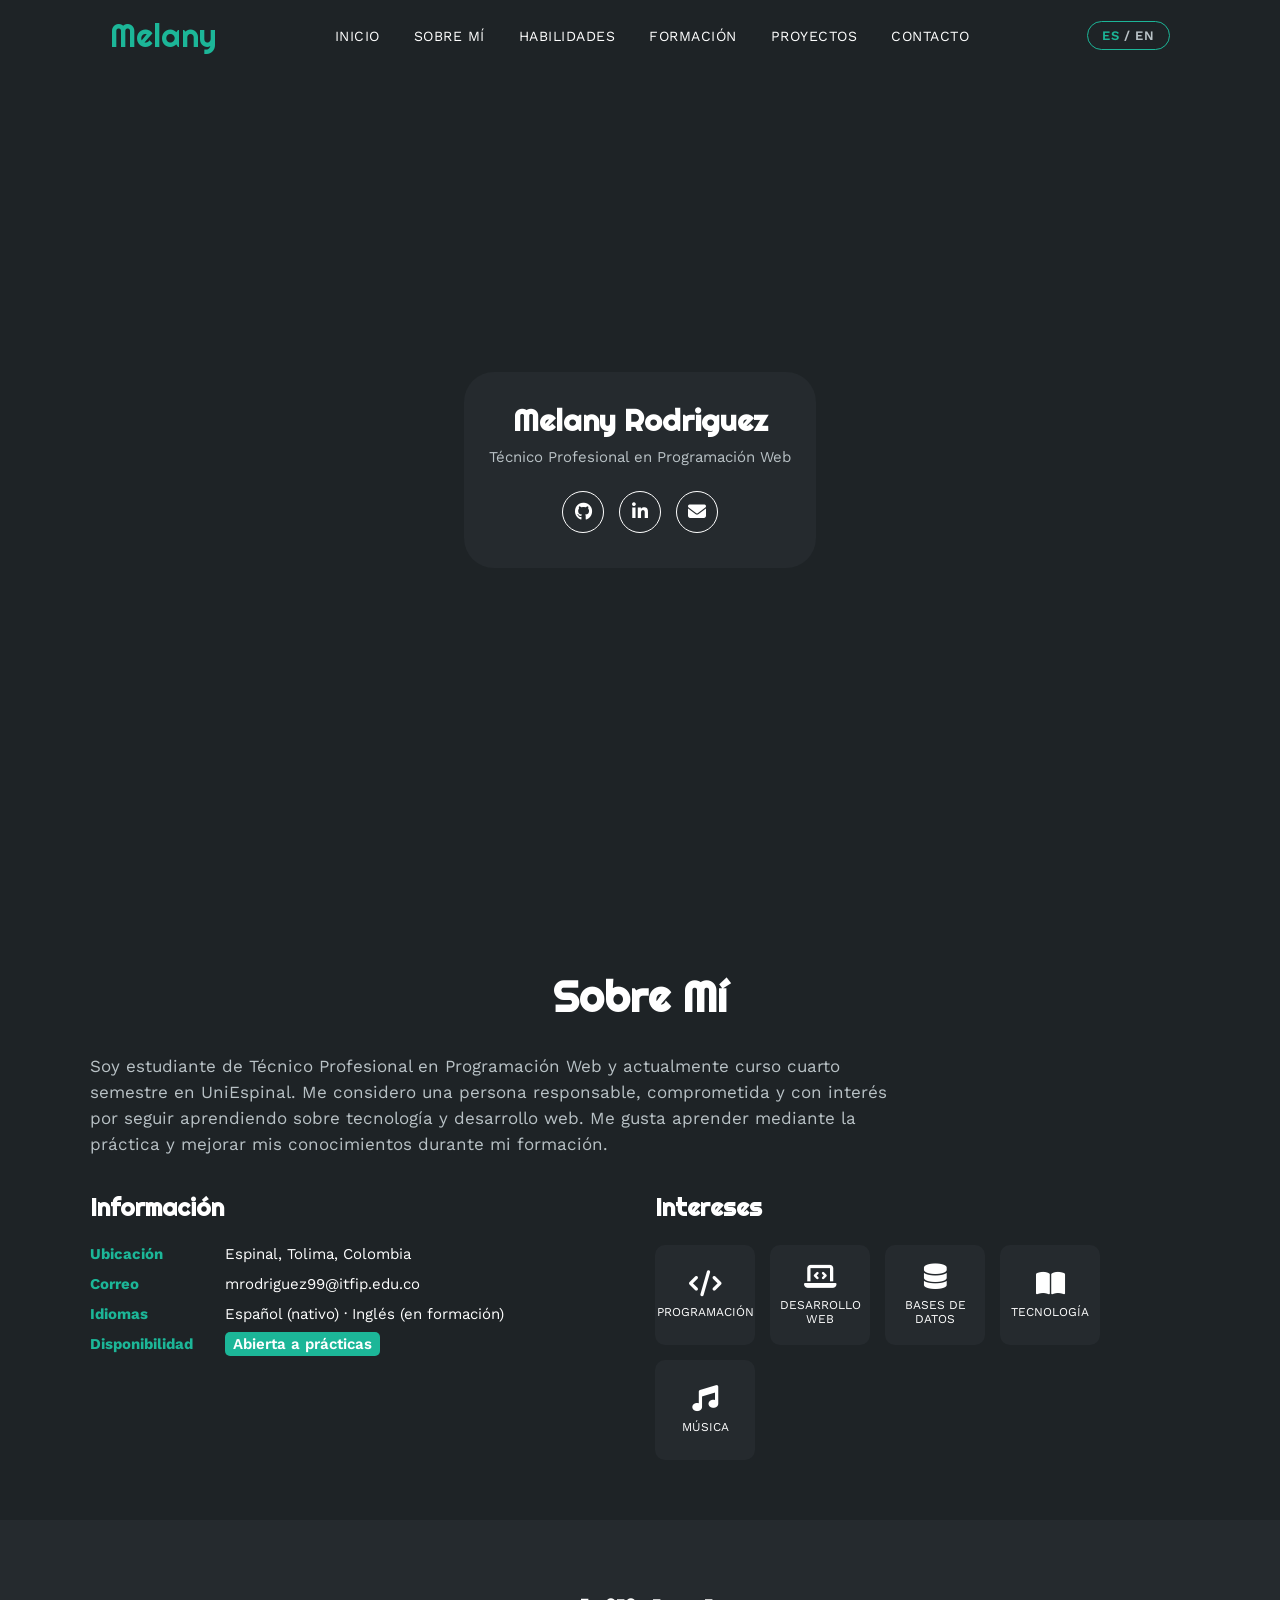
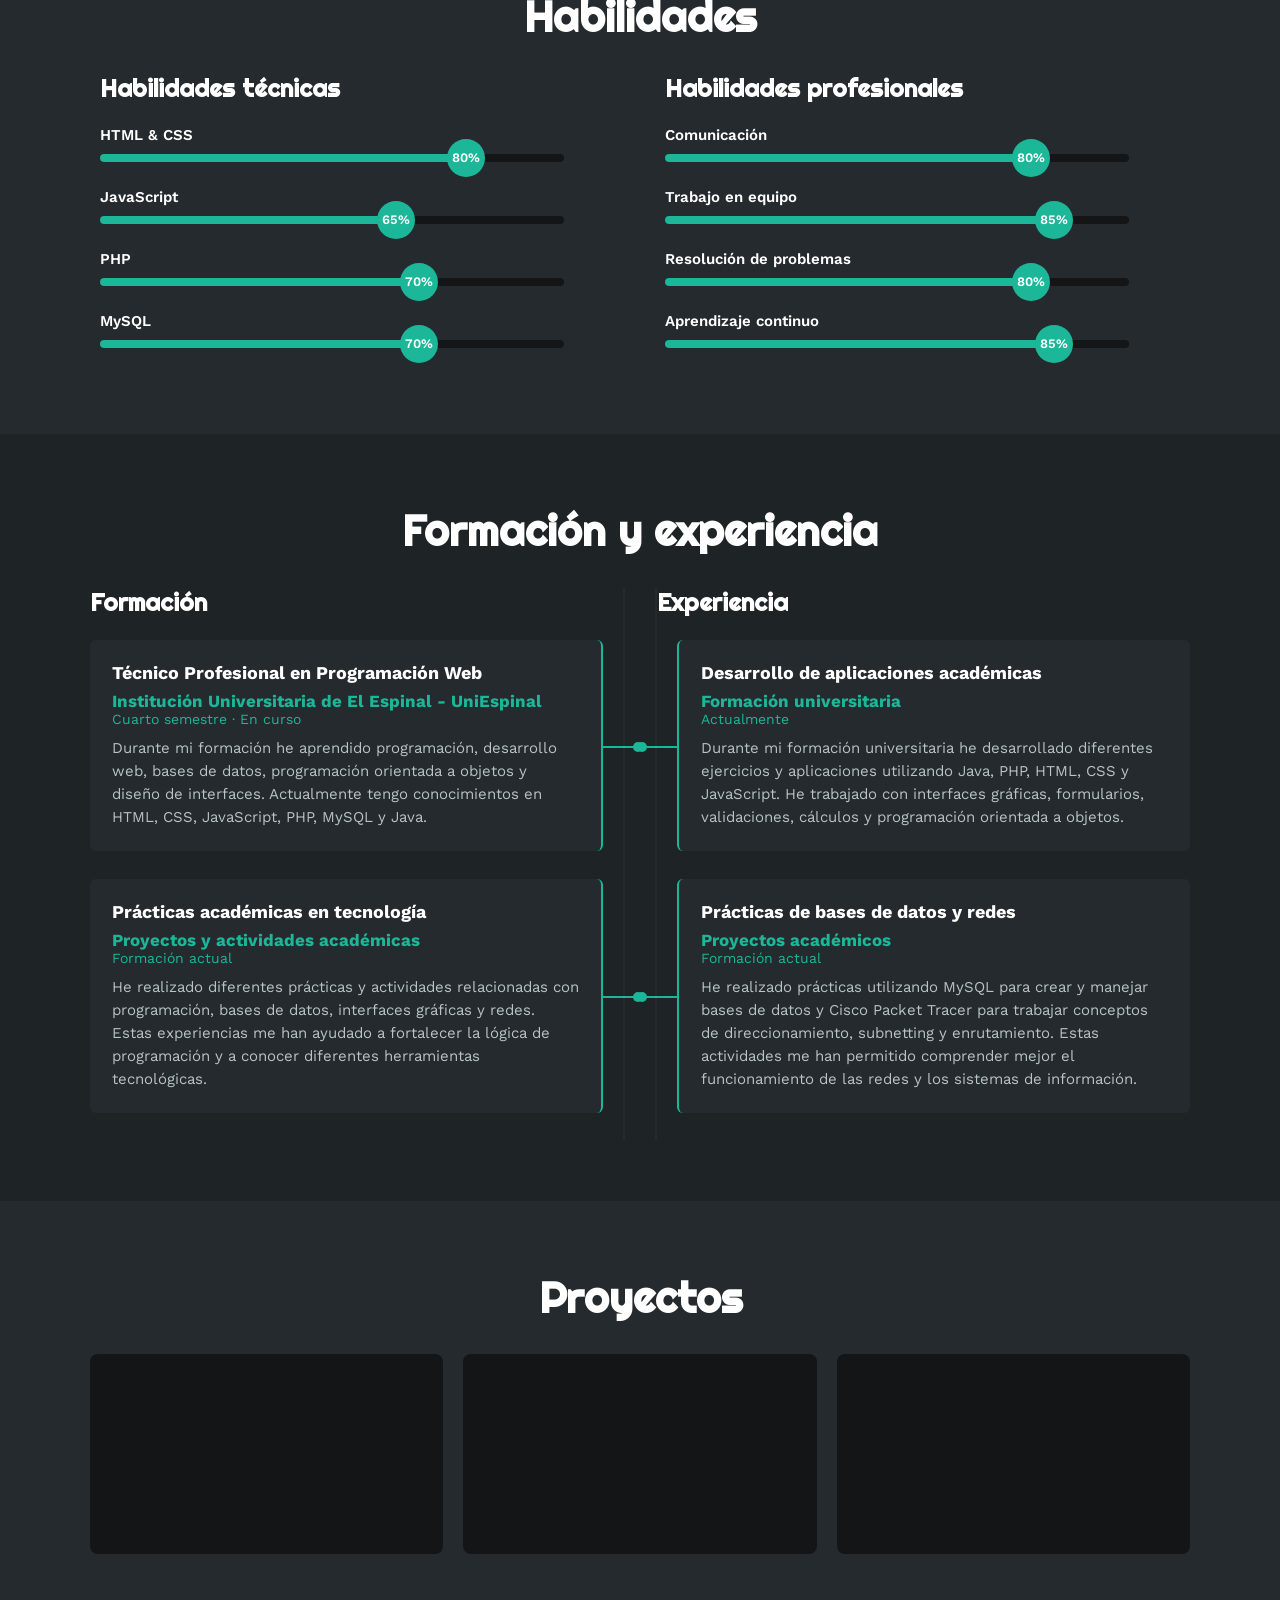
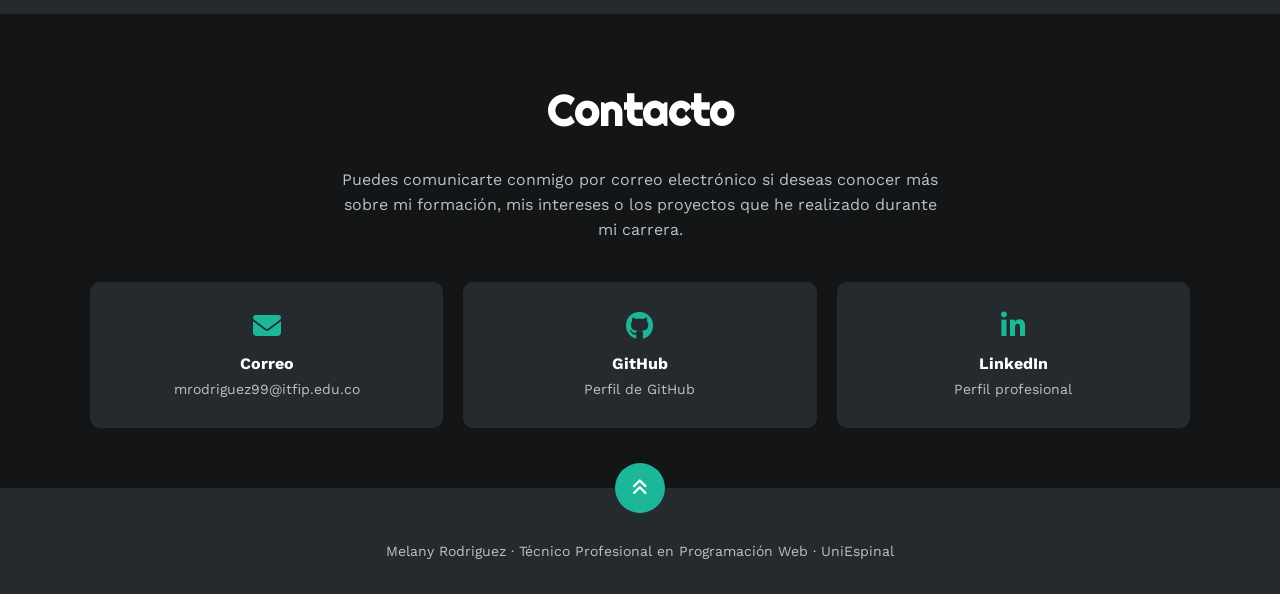
==== commit 3ba9d0f5: "Update index.html" ====
--- a/index.html
+++ b/index.html
@@ -21,7 +21,6 @@
 
 <body>
 
-  <!-- ========================= HEADER ========================= -->
   <div class="contenedor-header">
 
     <header>
@@ -92,8 +91,6 @@
   </div>
 
 
-  <!-- ========================= HERO ========================= -->
-
   <section id="inicio" class="inicio">
 
     <div class="contenido-banner">
@@ -114,13 +111,11 @@
 
       <div class="redes">
 
-        <a href="#"
-          aria-label="GitHub">
+        <a href="#" aria-label="GitHub">
           <i class="fa-brands fa-github"></i>
         </a>
 
-        <a href="#"
-          aria-label="LinkedIn">
+        <a href="#" aria-label="LinkedIn">
           <i class="fa-brands fa-linkedin-in"></i>
         </a>
 
@@ -137,8 +132,6 @@
 
   </section>
 
-
-  <!-- ========================= ABOUT ========================= -->
 
   <section id="sobremi" class="sobremi">
 
@@ -267,6 +260,16 @@
 
             </div>
 
+            <div class="interes">
+
+              <i class="fa-solid fa-music"></i>
+
+              <span data-i18n="interest.5">
+                MÚSICA
+              </span>
+
+            </div>
+
           </div>
 
         </div>
@@ -277,8 +280,6 @@
 
   </section>
 
-
-  <!-- ========================= SKILLS ========================= -->
 
   <section id="skills" class="skills">
 
@@ -290,16 +291,12 @@
 
       <div class="fila">
 
-
-        <!-- HABILIDADES TÉCNICAS -->
-
         <div class="col">
 
           <h3 data-i18n="skills.technical">
             Habilidades técnicas
           </h3>
 
-
           <div class="skill">
 
             <span class="skill-nombre">
@@ -316,7 +313,6 @@
 
           </div>
 
-
           <div class="skill">
 
             <span class="skill-nombre">
@@ -333,7 +329,6 @@
 
           </div>
 
-
           <div class="skill">
 
             <span class="skill-nombre">
@@ -350,7 +345,6 @@
 
           </div>
 
-
           <div class="skill">
 
             <span class="skill-nombre">
@@ -370,15 +364,12 @@
         </div>
 
 
-        <!-- HABILIDADES PROFESIONALES -->
-
         <div class="col">
 
           <h3 data-i18n="skills.professional">
             Habilidades profesionales
           </h3>
 
-
           <div class="skill">
 
             <span class="skill-nombre" data-i18n="skill.support">
@@ -395,7 +386,6 @@
 
           </div>
 
-
           <div class="skill">
 
             <span class="skill-nombre" data-i18n="skill.teamwork">
@@ -412,7 +402,6 @@
 
           </div>
 
-
           <div class="skill">
 
             <span class="skill-nombre" data-i18n="skill.problem">
@@ -429,7 +418,6 @@
 
           </div>
 
-
           <div class="skill">
 
             <span class="skill-nombre" data-i18n="skill.english">
@@ -455,8 +443,6 @@
   </section>
 
 
-  <!-- ========================= RESUME ========================= -->
-
   <section id="curriculum" class="curriculum">
 
     <div class="contenido-seccion">
@@ -467,16 +453,12 @@
 
       <div class="fila">
 
-
-        <!-- FORMACIÓN -->
-
         <div class="col izquierda">
 
           <h3 data-i18n="resume.education">
             Formación
           </h3>
 
-
           <div class="item izq">
 
             <h4 data-i18n="edu.1.title">
@@ -494,8 +476,7 @@
             <p data-i18n="edu.1.text">
               Formación en programación, desarrollo web, bases de datos,
               programación orientada a objetos, diseño de interfaces y
-              herramientas tecnológicas. Durante la carrera he desarrollado
-              diferentes actividades prácticas para fortalecer mis conocimientos.
+              herramientas tecnológicas.
             </p>
 
             <div class="conectori">
@@ -503,7 +484,6 @@
             </div>
 
           </div>
-
 
           <div class="item izq">
 
@@ -534,14 +514,11 @@
         </div>
 
 
-        <!-- EXPERIENCIA -->
-
         <div class="col derecha">
 
           <h3 data-i18n="resume.experience">
             Experiencia
           </h3>
-
 
           <div class="item der">
 
@@ -570,7 +547,6 @@
 
           </div>
 
-
           <div class="item der">
 
             <h4 data-i18n="exp.2.title">
@@ -607,8 +583,6 @@
   </section>
 
 
-  <!-- ========================= PORTFOLIO ========================= -->
-
   <section id="portfolio" class="portfolio">
 
     <div class="contenido-seccion">
@@ -619,24 +593,23 @@
 
       <div class="galeria">
 
-
         <a class="proyecto"
-          href="#"
+          href="proyectos/calculadora.html"
           target="_blank"
           rel="noopener">
 
           <img src="images/project-1.png"
-            alt="Sistema web de notas y asistencias"
+            alt="Calculadora"
             onerror="this.style.opacity=0">
 
           <div class="overlay">
 
             <h3 data-i18n="project.1.title">
-              Sistema Web de Notas y Asistencias
+              Calculadora
             </h3>
 
             <p data-i18n="project.1.text">
-              PHP · MySQL · HTML · CSS · JavaScript
+              HTML · CSS · JavaScript
             </p>
 
           </div>
@@ -645,22 +618,22 @@
 
 
         <a class="proyecto"
-          href="#"
+          href="proyectos/lista-tareas.html"
           target="_blank"
           rel="noopener">
 
           <img src="images/project-2.png"
-            alt="Aplicación de figuras geométricas"
+            alt="Lista de tareas"
             onerror="this.style.opacity=0">
 
           <div class="overlay">
 
             <h3 data-i18n="project.2.title">
-              Figuras Geométricas
+              Lista de tareas
             </h3>
 
             <p data-i18n="project.2.text">
-              PHP · Programación Orientada a Objetos
+              HTML · CSS · JavaScript
             </p>
 
           </div>
@@ -669,22 +642,22 @@
 
 
         <a class="proyecto"
-          href="#"
+          href="proyectos/conversor.html"
           target="_blank"
           rel="noopener">
 
           <img src="images/project-3.png"
-            alt="Aplicaciones Java Swing"
+            alt="Conversor de unidades"
             onerror="this.style.opacity=0">
 
           <div class="overlay">
 
             <h3 data-i18n="project.3.title">
-              Aplicaciones Java Swing
+              Conversor de unidades
             </h3>
 
             <p data-i18n="project.3.text">
-              Java · Eclipse · Interfaces gráficas
+              HTML · CSS · JavaScript
             </p>
 
           </div>
@@ -697,8 +670,6 @@
 
   </section>
 
-
-  <!-- ========================= CONTACT ========================= -->
 
   <section id="contacto" class="contacto">
 
@@ -714,9 +685,7 @@
         de mi correo electrónico.
       </p>
 
-
       <div class="tarjetas-contacto">
-
 
         <a class="tarjeta"
           href="mailto:mrodriguez99@itfip.edu.co">
@@ -776,8 +745,6 @@
   </section>
 
 
-  <!-- ========================= FOOTER ========================= -->
-
   <footer>
 
     <a href="#inicio"
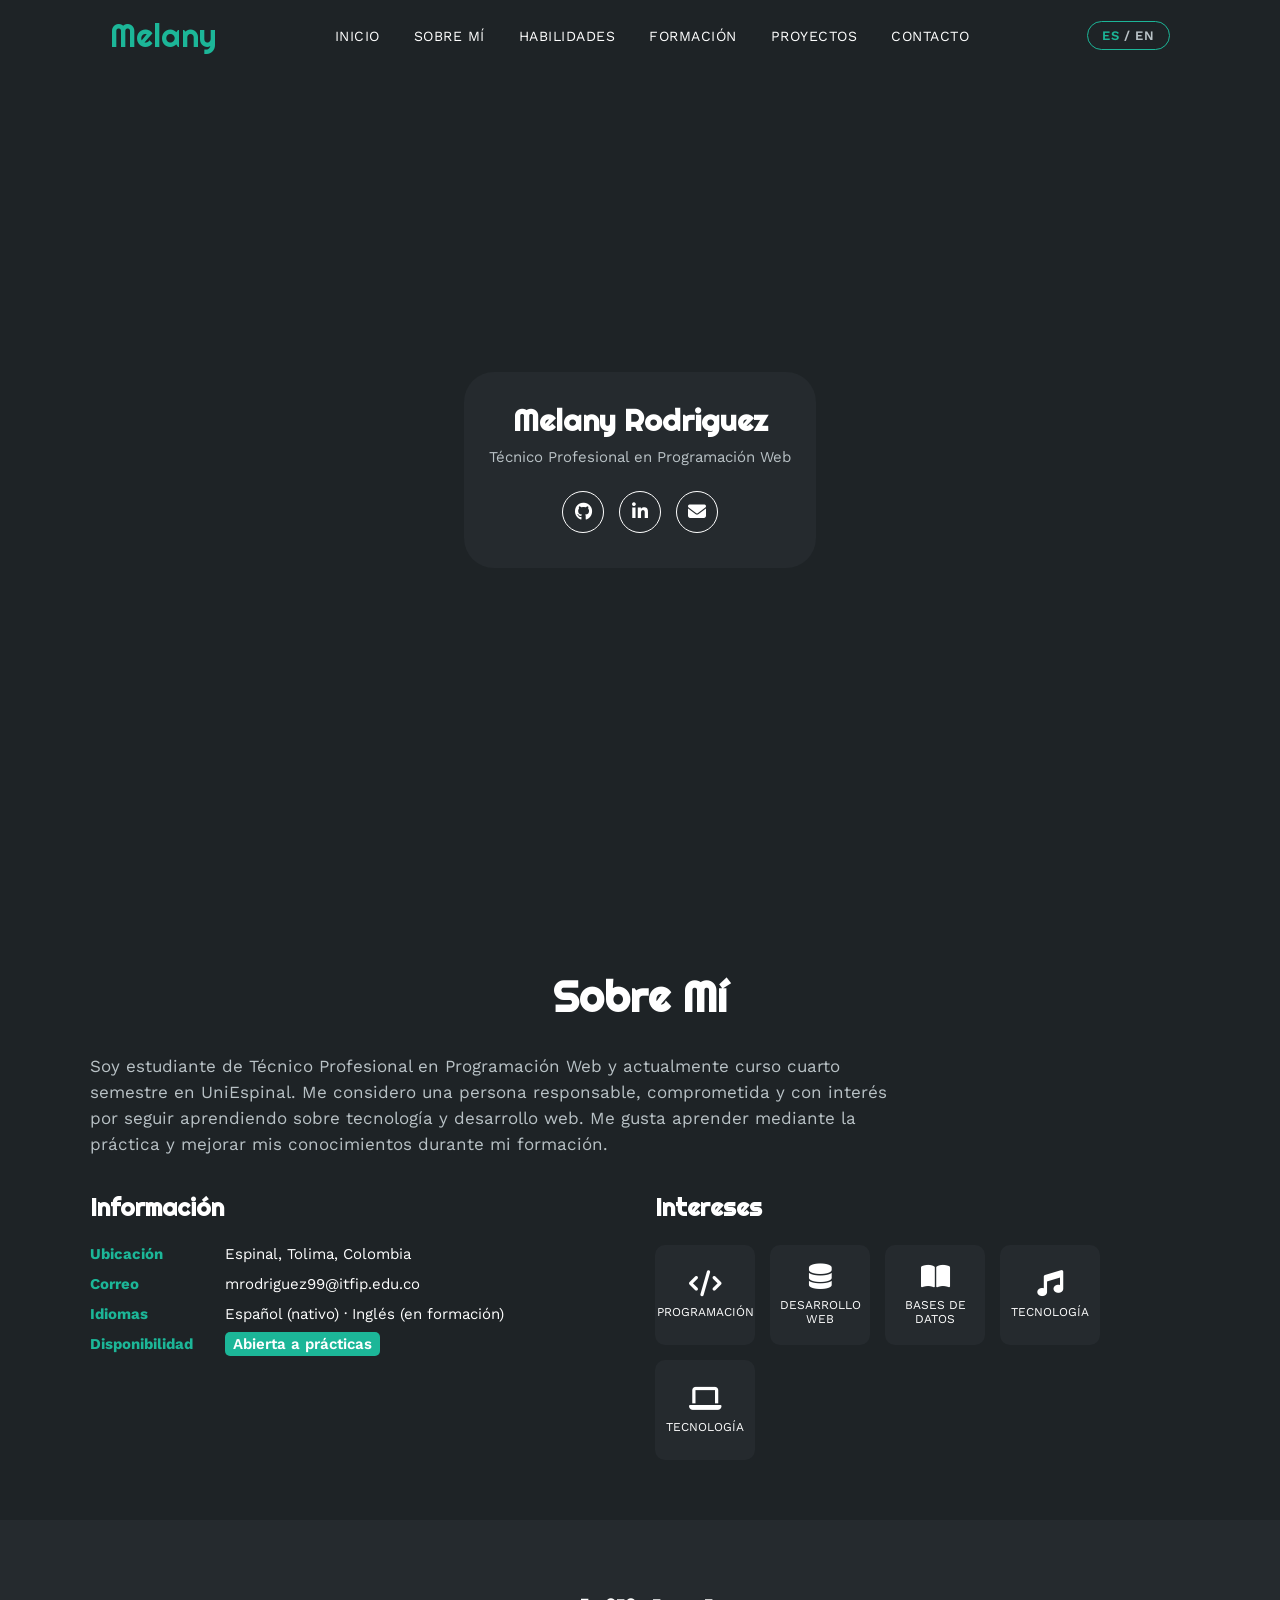
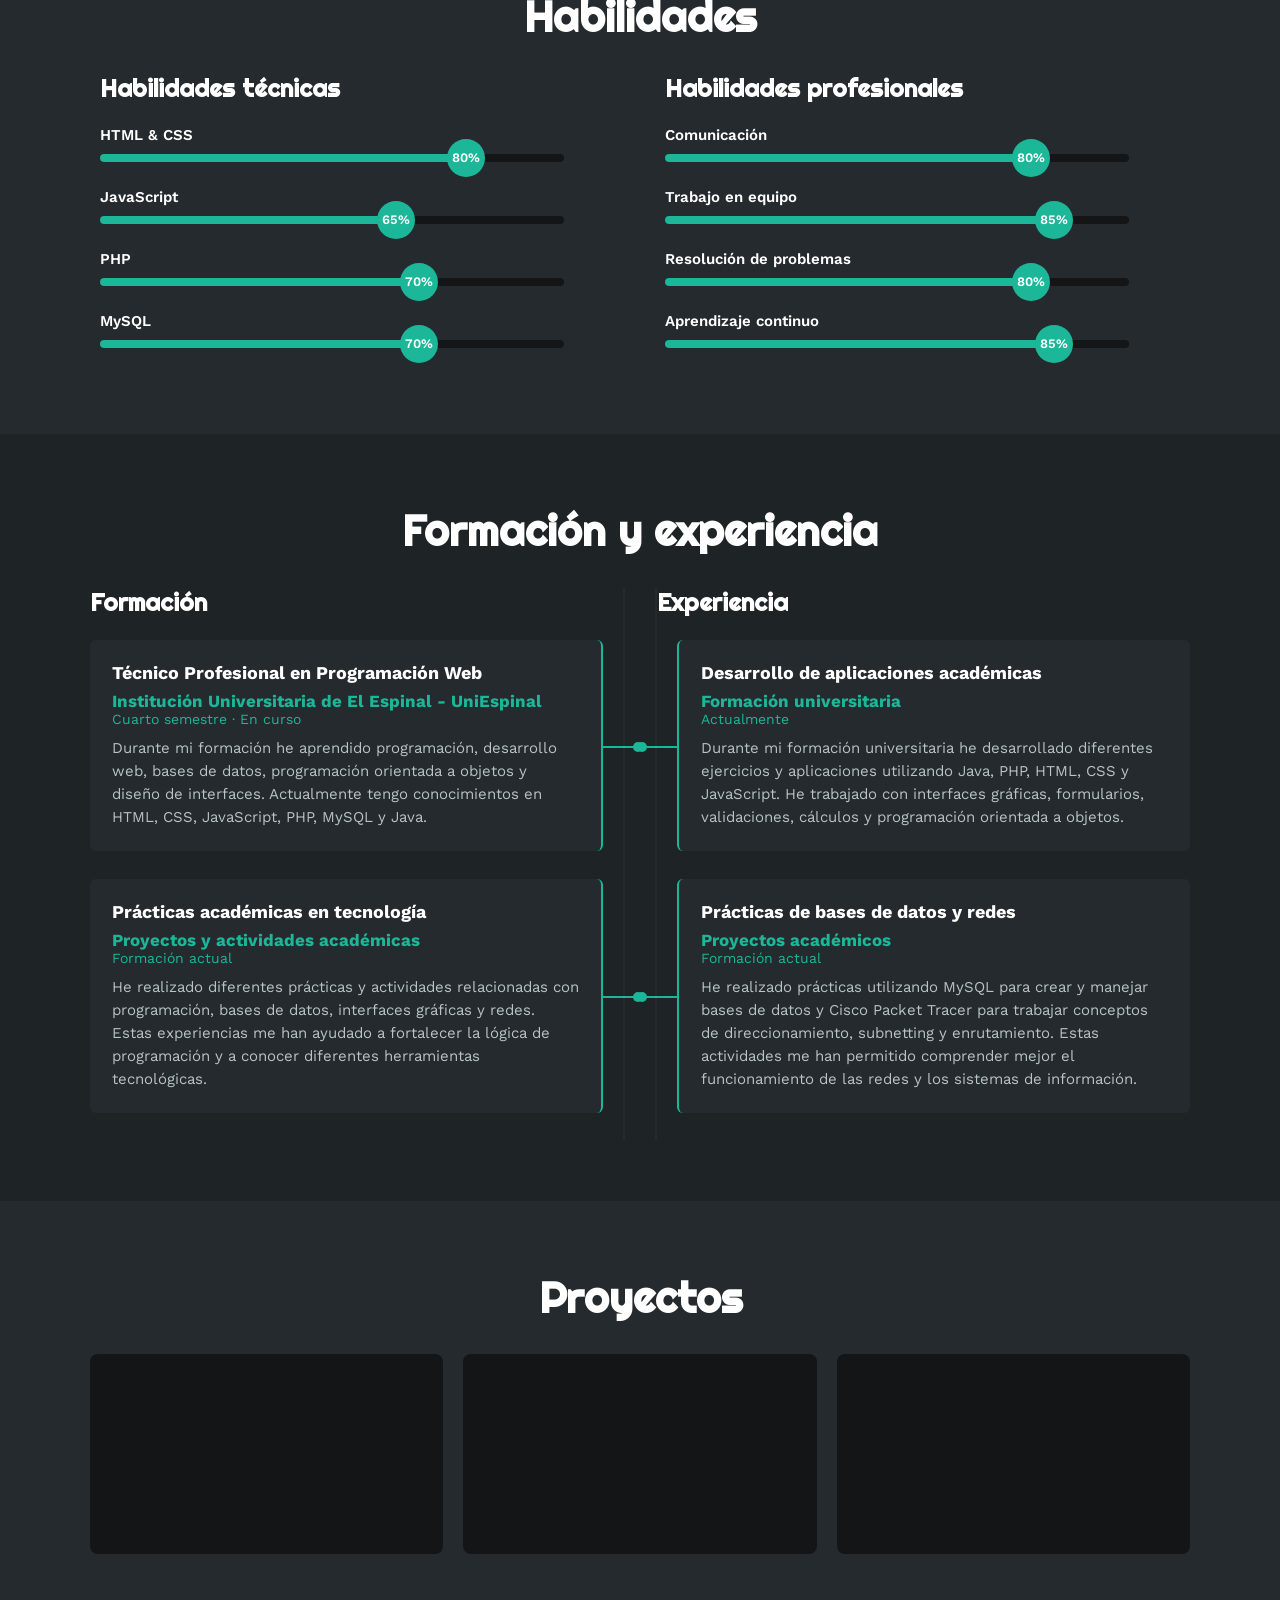
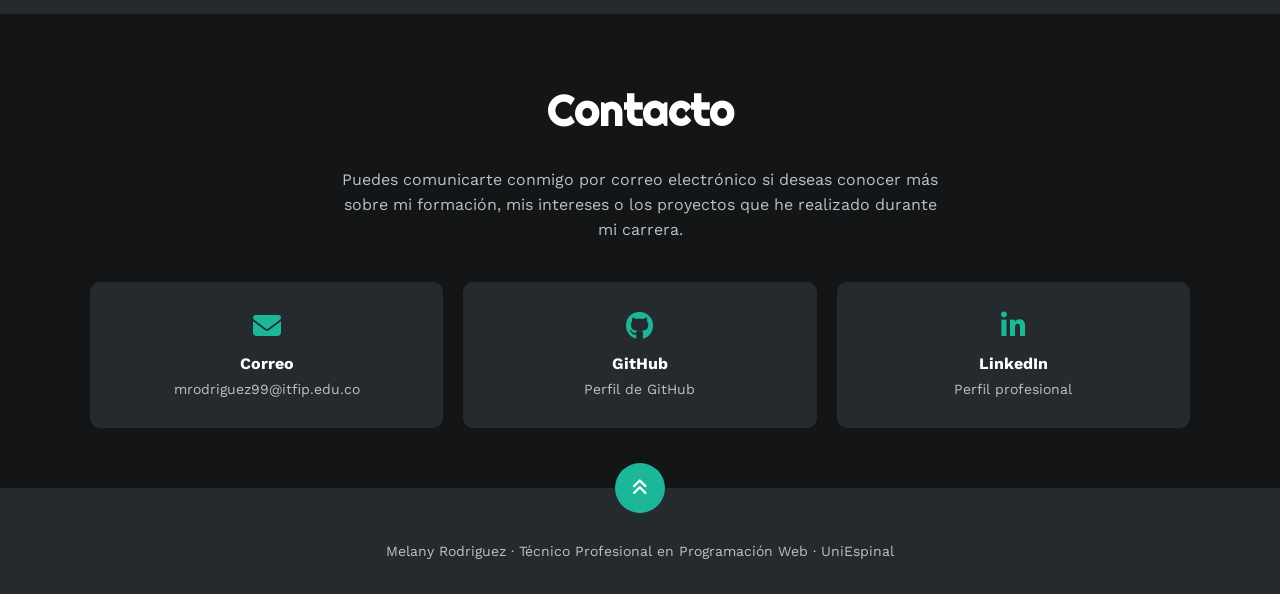
==== commit b7e93485: "Update index.html" ====
--- a/index.html
+++ b/index.html
@@ -8,7 +8,7 @@
   <title>Melany Rodriguez · Técnico Profesional en Programación Web</title>
 
   <meta name="description"
-    content="Estudiante de Técnico Profesional en Programación Web interesada en tecnología, desarrollo web, bases de datos y aprendizaje continuo.">
+    content="Estudiante de Técnico Profesional en Programación Web interesada en tecnología, programación, bases de datos, lectura y aprendizaje continuo.">
 
   <link rel="stylesheet" href="https://cdnjs.cloudflare.com/ajax/libs/font-awesome/6.5.2/css/all.min.css"
     crossorigin="anonymous" referrerpolicy="no-referrer">
@@ -145,7 +145,7 @@
         Soy estudiante de Técnico Profesional en Programación Web y actualmente
         curso cuarto semestre en UniEspinal. Me considero una persona responsable,
         comprometida y con interés por seguir aprendiendo sobre tecnología y
-        desarrollo web. Me gusta aprender mediante la práctica y mejorar mis
+        programación. Me gusta aprender mediante la práctica y mejorar mis
         conocimientos a través de las actividades y experiencias de mi formación.
       </p>
 
@@ -232,40 +232,40 @@
 
             <div class="interes">
 
-              <i class="fa-solid fa-laptop-code"></i>
+              <i class="fa-solid fa-database"></i>
 
               <span data-i18n="interest.2">
-                DESARROLLO WEB
+                BASES DE DATOS
               </span>
 
             </div>
 
             <div class="interes">
 
-              <i class="fa-solid fa-database"></i>
+              <i class="fa-solid fa-book-open"></i>
 
               <span data-i18n="interest.3">
-                BASES DE DATOS
+                LEER
               </span>
 
             </div>
 
             <div class="interes">
 
-              <i class="fa-solid fa-book-open"></i>
+              <i class="fa-solid fa-music"></i>
 
               <span data-i18n="interest.4">
-                APRENDIZAJE
+                MÚSICA
               </span>
 
             </div>
 
             <div class="interes">
 
-              <i class="fa-solid fa-music"></i>
+              <i class="fa-solid fa-laptop"></i>
 
               <span data-i18n="interest.5">
-                MÚSICA
+                TECNOLOGÍA
               </span>
 
             </div>
@@ -609,7 +609,7 @@
             </h3>
 
             <p data-i18n="project.1.text">
-              HTML · CSS · JavaScript
+              Calculadora para realizar operaciones matemáticas básicas.
             </p>
 
           </div>
@@ -633,7 +633,7 @@
             </h3>
 
             <p data-i18n="project.2.text">
-              HTML · CSS · JavaScript
+              Aplicación para agregar, completar y eliminar tareas.
             </p>
 
           </div>
@@ -657,7 +657,7 @@
             </h3>
 
             <p data-i18n="project.3.text">
-              HTML · CSS · JavaScript
+              Herramienta para convertir diferentes unidades de medida.
             </p>
 
           </div>
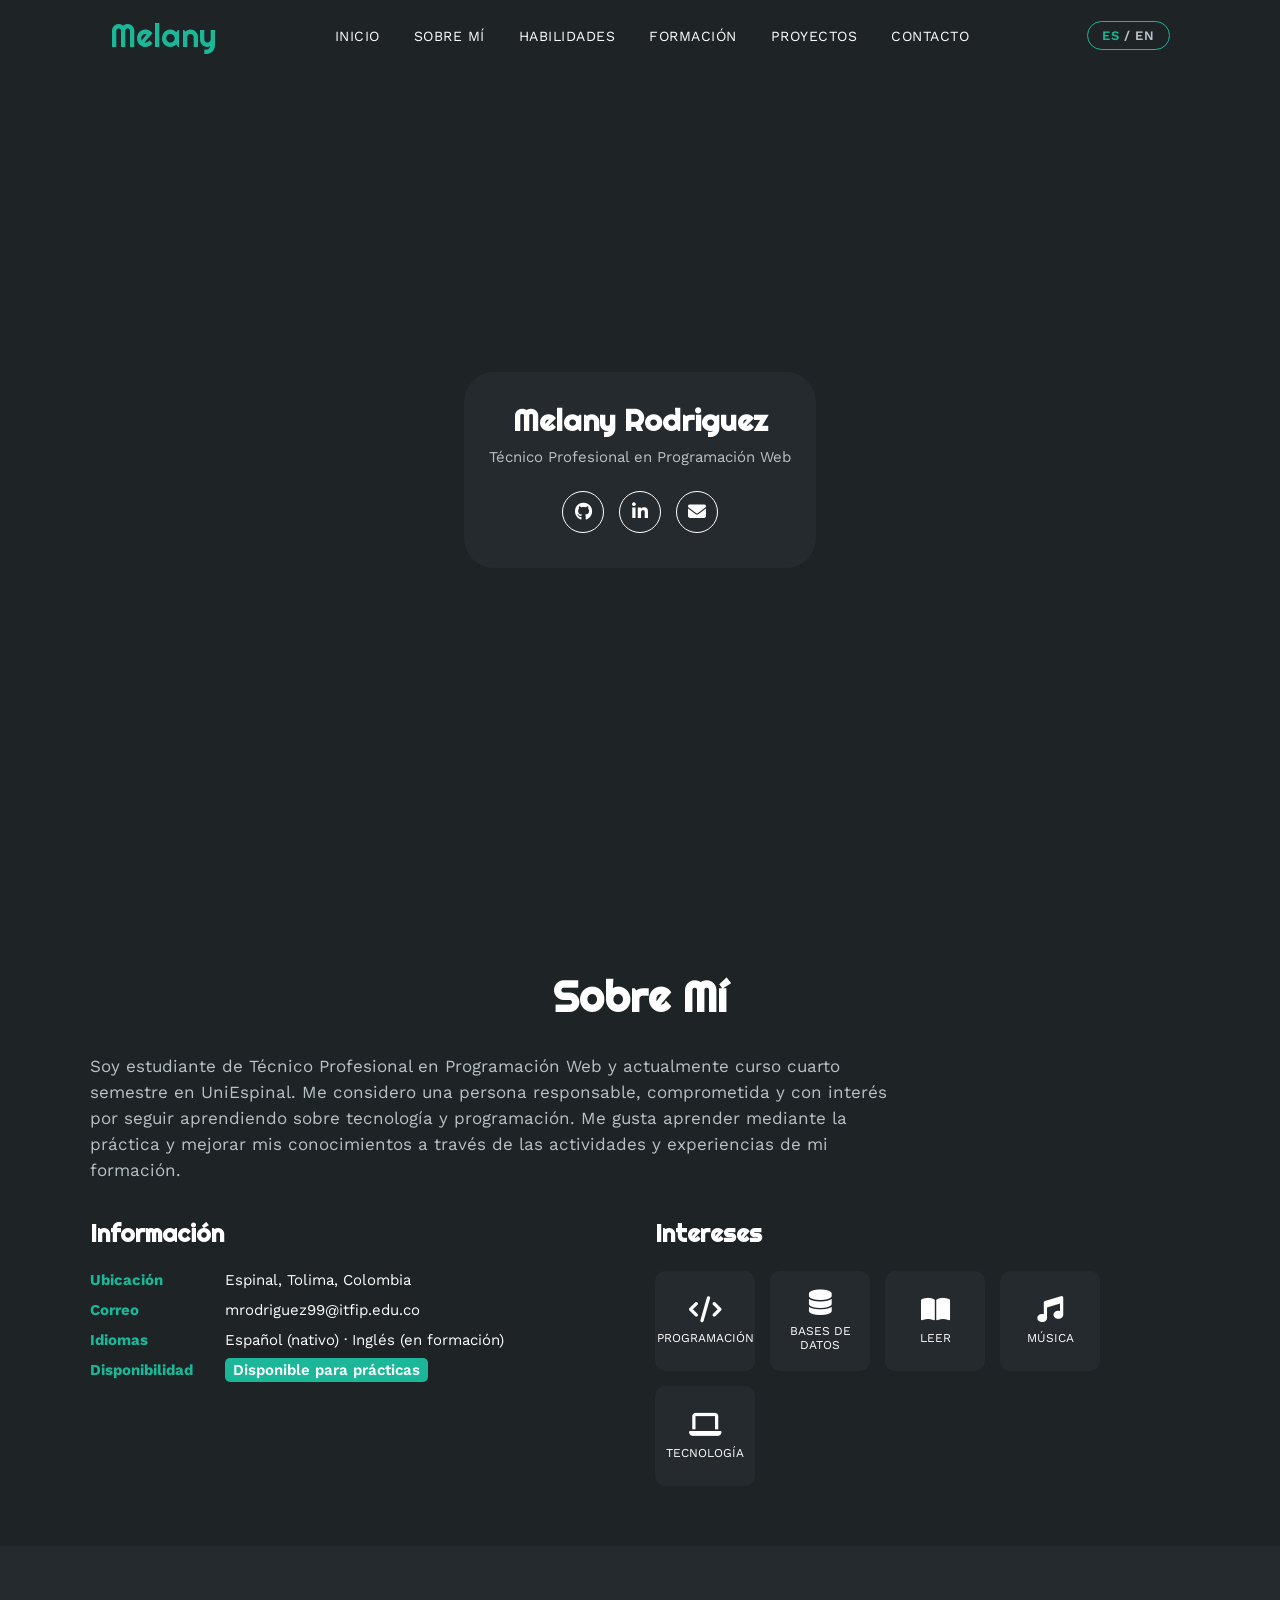
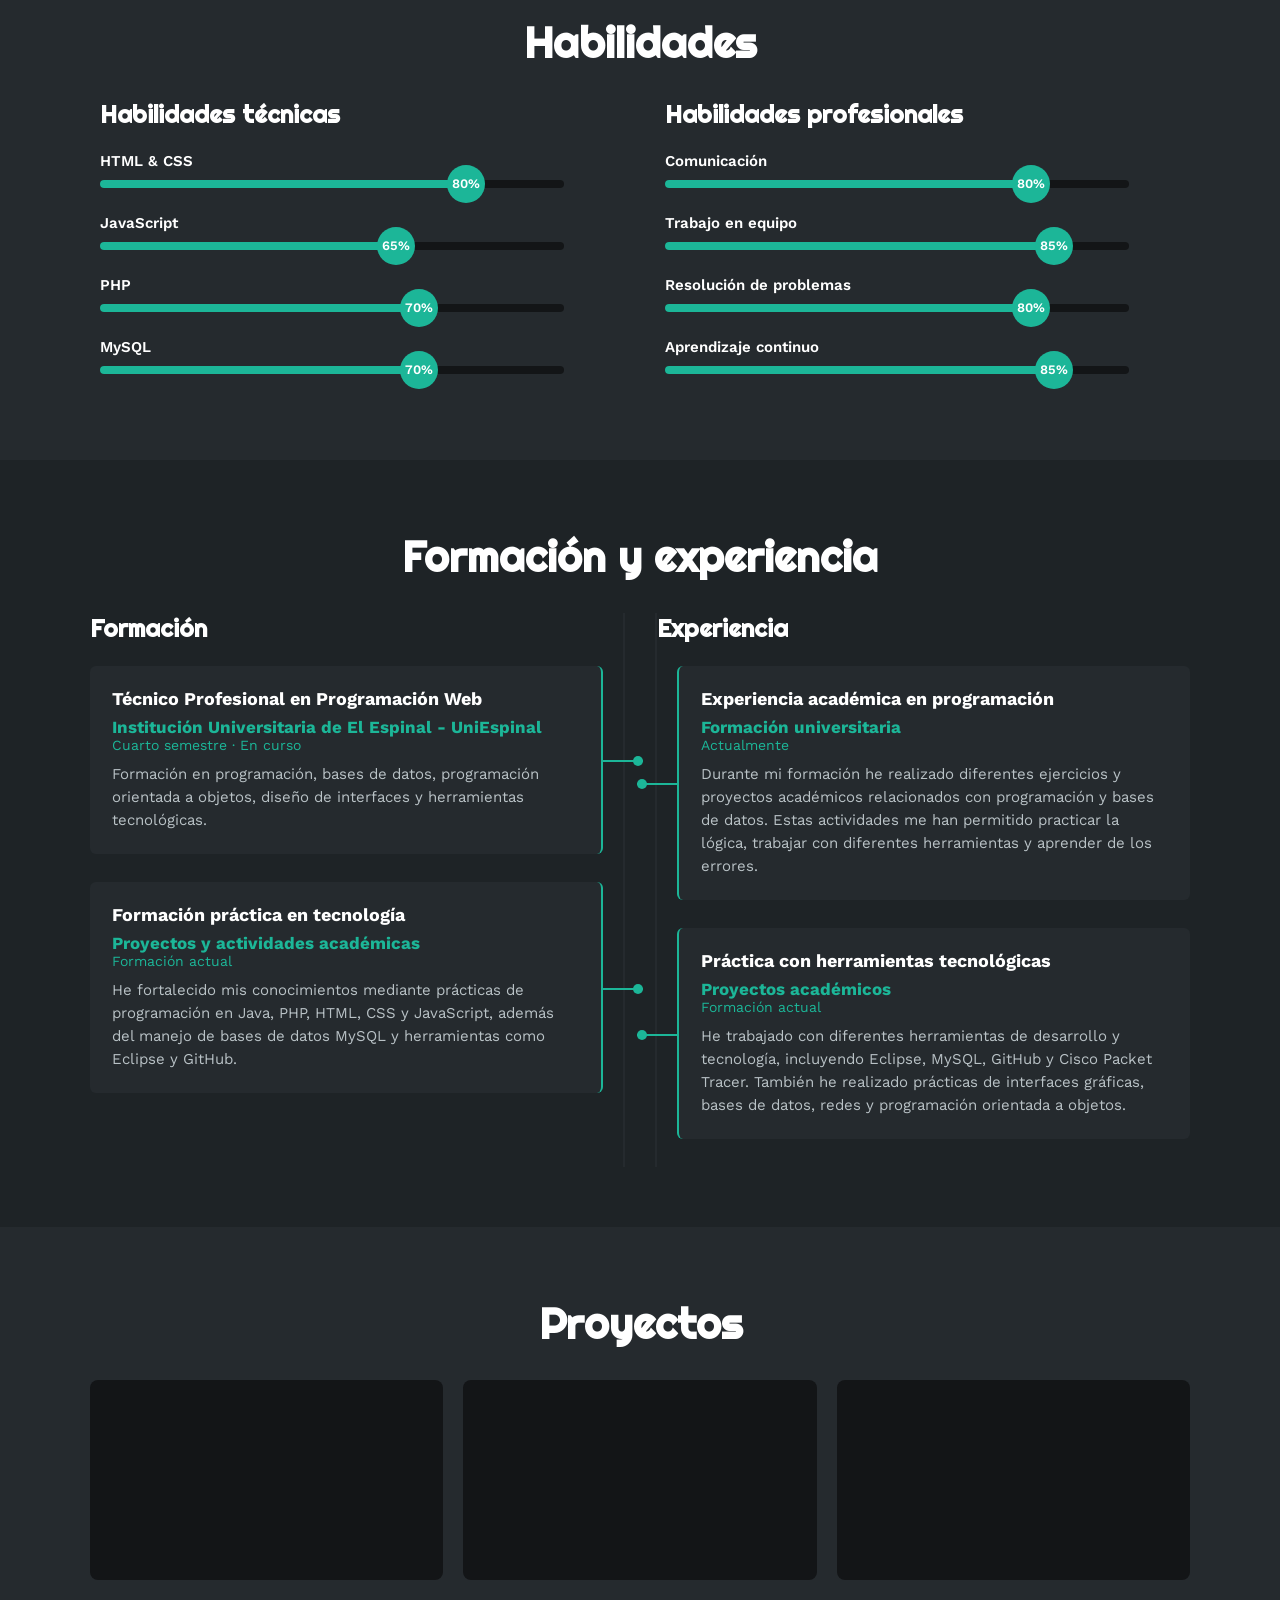
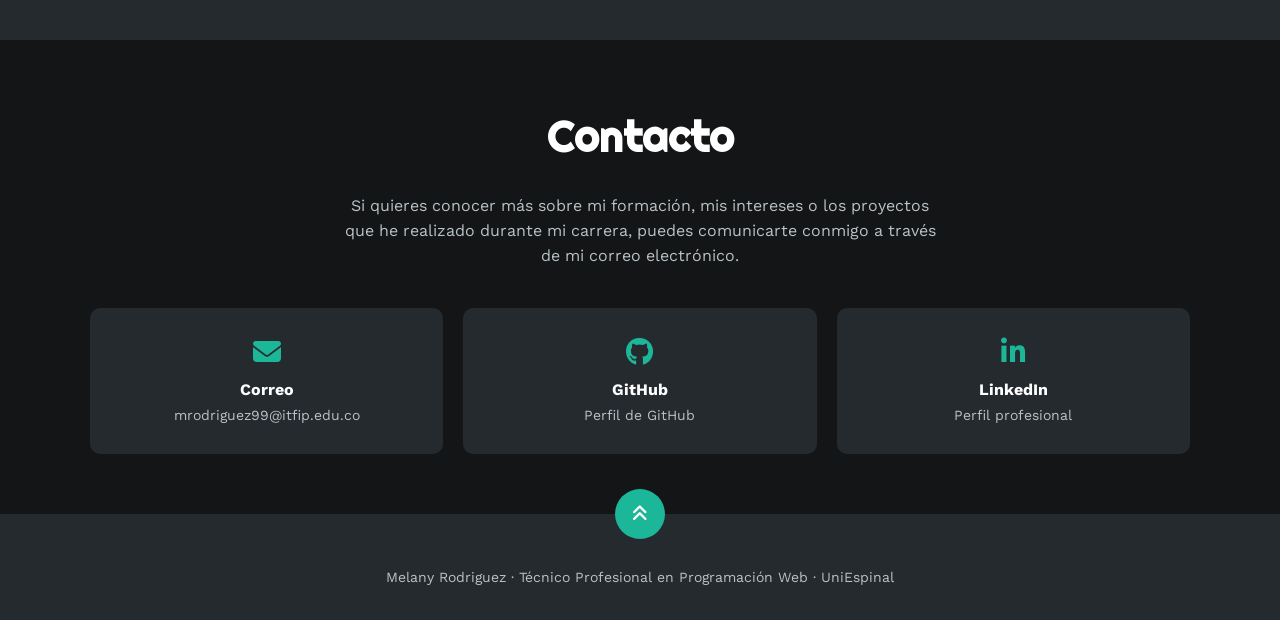
==== commit c31ee551: "Update index.html" ====
--- a/index.html
+++ b/index.html
@@ -10,8 +10,10 @@
   <meta name="description"
     content="Estudiante de Técnico Profesional en Programación Web interesada en tecnología, programación, bases de datos, lectura y aprendizaje continuo.">
 
-  <link rel="stylesheet" href="https://cdnjs.cloudflare.com/ajax/libs/font-awesome/6.5.2/css/all.min.css"
-    crossorigin="anonymous" referrerpolicy="no-referrer">
+  <link rel="stylesheet"
+    href="https://cdnjs.cloudflare.com/ajax/libs/font-awesome/6.5.2/css/all.min.css"
+    crossorigin="anonymous"
+    referrerpolicy="no-referrer">
 
   <link rel="preconnect" href="https://fonts.googleapis.com">
   <link rel="preconnect" href="https://fonts.gstatic.com" crossorigin>
@@ -34,27 +36,39 @@
         <ul>
 
           <li>
-            <a href="#inicio" data-i18n="nav.home" onclick="cerrarMenu()">INICIO</a>
+            <a href="#inicio"
+              data-i18n="nav.home"
+              onclick="cerrarMenu()">INICIO</a>
           </li>
 
           <li>
-            <a href="#sobremi" data-i18n="nav.about" onclick="cerrarMenu()">SOBRE MÍ</a>
+            <a href="#sobremi"
+              data-i18n="nav.about"
+              onclick="cerrarMenu()">SOBRE MÍ</a>
           </li>
 
           <li>
-            <a href="#skills" data-i18n="nav.skills" onclick="cerrarMenu()">HABILIDADES</a>
+            <a href="#skills"
+              data-i18n="nav.skills"
+              onclick="cerrarMenu()">HABILIDADES</a>
           </li>
 
           <li>
-            <a href="#curriculum" data-i18n="nav.resume" onclick="cerrarMenu()">FORMACIÓN</a>
+            <a href="#curriculum"
+              data-i18n="nav.resume"
+              onclick="cerrarMenu()">FORMACIÓN</a>
           </li>
 
           <li>
-            <a href="#portfolio" data-i18n="nav.portfolio" onclick="cerrarMenu()">PROYECTOS</a>
+            <a href="#portfolio"
+              data-i18n="nav.portfolio"
+              onclick="cerrarMenu()">PROYECTOS</a>
           </li>
 
           <li>
-            <a href="#contacto" data-i18n="nav.contact" onclick="cerrarMenu()">CONTACTO</a>
+            <a href="#contacto"
+              data-i18n="nav.contact"
+              onclick="cerrarMenu()">CONTACTO</a>
           </li>
 
         </ul>
@@ -91,6 +105,8 @@
   </div>
 
 
+  <!-- INICIO -->
+
   <section id="inicio" class="inicio">
 
     <div class="contenido-banner">
@@ -111,12 +127,18 @@
 
       <div class="redes">
 
-        <a href="#" aria-label="GitHub">
+        <a href="#"
+          aria-label="GitHub">
+
           <i class="fa-brands fa-github"></i>
+
         </a>
 
-        <a href="#" aria-label="LinkedIn">
+        <a href="#"
+          aria-label="LinkedIn">
+
           <i class="fa-brands fa-linkedin-in"></i>
+
         </a>
 
         <a href="mailto:mrodriguez99@itfip.edu.co"
@@ -132,6 +154,8 @@
 
   </section>
 
+
+  <!-- SOBRE MÍ -->
 
   <section id="sobremi" class="sobremi">
 
@@ -201,7 +225,8 @@
                 Disponibilidad
               </strong>
 
-              <span class="destacado" data-i18n="about.valueStatus">
+              <span class="destacado"
+                data-i18n="about.valueStatus">
                 Disponible para prácticas
               </span>
 
@@ -281,6 +306,8 @@
   </section>
 
 
+  <!-- HABILIDADES -->
+
   <section id="skills" class="skills">
 
     <div class="contenido-seccion">
@@ -305,13 +332,17 @@
 
             <div class="barra-skill">
 
-              <div class="progreso" data-percent="80">
+              <div class="progreso"
+                data-percent="80">
+
                 <span>80%</span>
+
               </div>
 
             </div>
 
           </div>
+
 
           <div class="skill">
 
@@ -321,13 +352,17 @@
 
             <div class="barra-skill">
 
-              <div class="progreso" data-percent="65">
+              <div class="progreso"
+                data-percent="65">
+
                 <span>65%</span>
+
               </div>
 
             </div>
 
           </div>
+
 
           <div class="skill">
 
@@ -337,13 +372,17 @@
 
             <div class="barra-skill">
 
-              <div class="progreso" data-percent="70">
+              <div class="progreso"
+                data-percent="70">
+
                 <span>70%</span>
+
               </div>
 
             </div>
 
           </div>
+
 
           <div class="skill">
 
@@ -353,8 +392,11 @@
 
             <div class="barra-skill">
 
-              <div class="progreso" data-percent="70">
+              <div class="progreso"
+                data-percent="70">
+
                 <span>70%</span>
+
               </div>
 
             </div>
@@ -372,62 +414,89 @@
 
           <div class="skill">
 
-            <span class="skill-nombre" data-i18n="skill.support">
+            <span class="skill-nombre"
+              data-i18n="skill.support">
+
               Comunicación
+
             </span>
 
             <div class="barra-skill">
 
-              <div class="progreso" data-percent="80">
+              <div class="progreso"
+                data-percent="80">
+
                 <span>80%</span>
+
               </div>
 
             </div>
 
           </div>
 
+
           <div class="skill">
 
-            <span class="skill-nombre" data-i18n="skill.teamwork">
+            <span class="skill-nombre"
+              data-i18n="skill.teamwork">
+
               Trabajo en equipo
+
             </span>
 
             <div class="barra-skill">
 
-              <div class="progreso" data-percent="85">
+              <div class="progreso"
+                data-percent="85">
+
                 <span>85%</span>
+
               </div>
 
             </div>
 
           </div>
 
+
           <div class="skill">
 
-            <span class="skill-nombre" data-i18n="skill.problem">
+            <span class="skill-nombre"
+              data-i18n="skill.problem">
+
               Resolución de problemas
+
             </span>
 
             <div class="barra-skill">
 
-              <div class="progreso" data-percent="80">
+              <div class="progreso"
+                data-percent="80">
+
                 <span>80%</span>
+
               </div>
 
             </div>
 
           </div>
 
+
           <div class="skill">
 
-            <span class="skill-nombre" data-i18n="skill.english">
+            <span class="skill-nombre"
+              data-i18n="skill.english">
+
               Aprendizaje continuo
+
             </span>
 
             <div class="barra-skill">
 
-              <div class="progreso" data-percent="85">
+              <div class="progreso"
+                data-percent="85">
+
                 <span>85%</span>
+
               </div>
 
             </div>
@@ -442,6 +511,8 @@
 
   </section>
 
+
+  <!-- FORMACIÓN Y EXPERIENCIA -->
 
   <section id="curriculum" class="curriculum">
 
@@ -453,12 +524,16 @@
 
       <div class="fila">
 
+
+        <!-- FORMACIÓN -->
+
         <div class="col izquierda">
 
           <h3 data-i18n="resume.education">
             Formación
           </h3>
 
+
           <div class="item izq">
 
             <h4 data-i18n="edu.1.title">
@@ -469,14 +544,15 @@
               Institución Universitaria de El Espinal - UniEspinal
             </span>
 
-            <span class="fecha">
+            <span class="fecha"
+              data-i18n="edu.1.date">
               Cuarto semestre · En curso
             </span>
 
             <p data-i18n="edu.1.text">
-              Formación en programación, desarrollo web, bases de datos,
-              programación orientada a objetos, diseño de interfaces y
-              herramientas tecnológicas.
+              Formación en programación, bases de datos,
+              programación orientada a objetos, diseño de
+              interfaces y herramientas tecnológicas.
             </p>
 
             <div class="conectori">
@@ -484,6 +560,7 @@
             </div>
 
           </div>
+
 
           <div class="item izq">
 
@@ -491,18 +568,21 @@
               Formación práctica en tecnología
             </h4>
 
-            <span class="casa">
+            <span class="casa"
+              data-i18n="edu.2.place">
               Proyectos y actividades académicas
             </span>
 
-            <span class="fecha">
+            <span class="fecha"
+              data-i18n="edu.2.date">
               Formación actual
             </span>
 
             <p data-i18n="edu.2.text">
-              He fortalecido mis conocimientos mediante prácticas de programación
-              en Java, PHP, HTML, CSS y JavaScript, además del manejo de bases de
-              datos MySQL y herramientas como Eclipse y GitHub.
+              He fortalecido mis conocimientos mediante prácticas
+              de programación en Java, PHP, HTML, CSS y JavaScript,
+              además del manejo de bases de datos MySQL y
+              herramientas como Eclipse y GitHub.
             </p>
 
             <div class="conectori">
@@ -513,6 +593,8 @@
 
         </div>
 
+
+        <!-- EXPERIENCIA -->
 
         <div class="col derecha">
 
@@ -520,25 +602,29 @@
             Experiencia
           </h3>
 
+
           <div class="item der">
 
             <h4 data-i18n="exp.1.title">
               Experiencia académica en programación
             </h4>
 
-            <span class="casa">
+            <span class="casa"
+              data-i18n="exp.1.place">
               Formación universitaria
             </span>
 
-            <span class="fecha">
+            <span class="fecha"
+              data-i18n="exp.1.date">
               Actualmente
             </span>
 
             <p data-i18n="exp.1.text">
-              Durante mi formación he realizado diferentes ejercicios y proyectos
-              académicos relacionados con programación, desarrollo web y bases de
-              datos. Estas actividades me han permitido practicar la lógica,
-              trabajar con diferentes herramientas y aprender de los errores.
+              Durante mi formación he realizado diferentes
+              ejercicios y proyectos académicos relacionados
+              con programación y bases de datos. Estas actividades
+              me han permitido practicar la lógica, trabajar con
+              diferentes herramientas y aprender de los errores.
             </p>
 
             <div class="conectord">
@@ -546,6 +632,7 @@
             </div>
 
           </div>
+
 
           <div class="item der">
 
@@ -553,18 +640,21 @@
               Práctica con herramientas tecnológicas
             </h4>
 
-            <span class="casa">
+            <span class="casa"
+              data-i18n="exp.2.place">
               Proyectos académicos
             </span>
 
-            <span class="fecha">
+            <span class="fecha"
+              data-i18n="exp.2.date">
               Formación actual
             </span>
 
             <p data-i18n="exp.2.text">
-              He trabajado con diferentes herramientas de desarrollo y tecnología,
-              incluyendo Eclipse, MySQL, GitHub y Cisco Packet Tracer. También he
-              realizado prácticas de interfaces gráficas, bases de datos, redes y
+              He trabajado con diferentes herramientas de desarrollo
+              y tecnología, incluyendo Eclipse, MySQL, GitHub y
+              Cisco Packet Tracer. También he realizado prácticas
+              de interfaces gráficas, bases de datos, redes y
               programación orientada a objetos.
             </p>
 
@@ -582,6 +672,8 @@
 
   </section>
 
+
+  <!-- PROYECTOS -->
 
   <section id="portfolio" class="portfolio">
 
@@ -592,6 +684,9 @@
       </h2>
 
       <div class="galeria">
+
+
+        <!-- CALCULADORA -->
 
         <a class="proyecto"
           href="proyectos/calculadora.html"
@@ -612,10 +707,17 @@
               Calculadora para realizar operaciones matemáticas básicas.
             </p>
 
+            <span class="tecnologias"
+              data-i18n="project.1.tech">
+              Tecnologías: HTML, CSS, JavaScript
+            </span>
+
           </div>
 
         </a>
 
+
+        <!-- LISTA DE TAREAS -->
 
         <a class="proyecto"
           href="proyectos/lista-tareas.html"
@@ -636,10 +738,17 @@
               Aplicación para agregar, completar y eliminar tareas.
             </p>
 
+            <span class="tecnologias"
+              data-i18n="project.2.tech">
+              Tecnologías: HTML, CSS, JavaScript
+            </span>
+
           </div>
 
         </a>
 
+
+        <!-- CONVERSOR -->
 
         <a class="proyecto"
           href="proyectos/conversor.html"
@@ -660,6 +769,11 @@
               Herramienta para convertir diferentes unidades de medida.
             </p>
 
+            <span class="tecnologias"
+              data-i18n="project.3.tech">
+              Tecnologías: HTML, CSS, JavaScript
+            </span>
+
           </div>
 
         </a>
@@ -670,6 +784,8 @@
 
   </section>
 
+
+  <!-- CONTACTO -->
 
   <section id="contacto" class="contacto">
 
@@ -679,13 +795,21 @@
         Contacto
       </h2>
 
-      <p class="contacto-intro" data-i18n="contact.intro">
-        Si quieres conocer más sobre mi formación, mis intereses o los proyectos
-        que he realizado durante mi carrera, puedes comunicarte conmigo a través
-        de mi correo electrónico.
+      <p class="contacto-intro"
+        data-i18n="contact.intro">
+
+        Si quieres conocer más sobre mi formación,
+        mis intereses o los proyectos que he realizado
+        durante mi carrera, puedes comunicarte conmigo
+        a través de mi correo electrónico.
+
       </p>
 
+
       <div class="tarjetas-contacto">
+
+
+        <!-- CORREO -->
 
         <a class="tarjeta"
           href="mailto:mrodriguez99@itfip.edu.co">
@@ -702,6 +826,8 @@
 
         </a>
 
+
+        <!-- GITHUB -->
 
         <a class="tarjeta"
           href="#"
@@ -714,12 +840,14 @@
             GitHub
           </strong>
 
-          <span>
+          <span data-i18n="contact.githubValue">
             Perfil de GitHub
           </span>
 
         </a>
 
+
+        <!-- LINKEDIN -->
 
         <a class="tarjeta"
           href="#"
@@ -745,6 +873,8 @@
   </section>
 
 
+  <!-- PIE DE PÁGINA -->
+
   <footer>
 
     <a href="#inicio"
@@ -755,8 +885,11 @@
 
     </a>
 
-    <p class="footer-nota" data-i18n="footer.note">
+    <p class="footer-nota"
+      data-i18n="footer.note">
+
       Melany Rodriguez · Técnico Profesional en Programación Web · UniEspinal
+
     </p>
 
   </footer>
